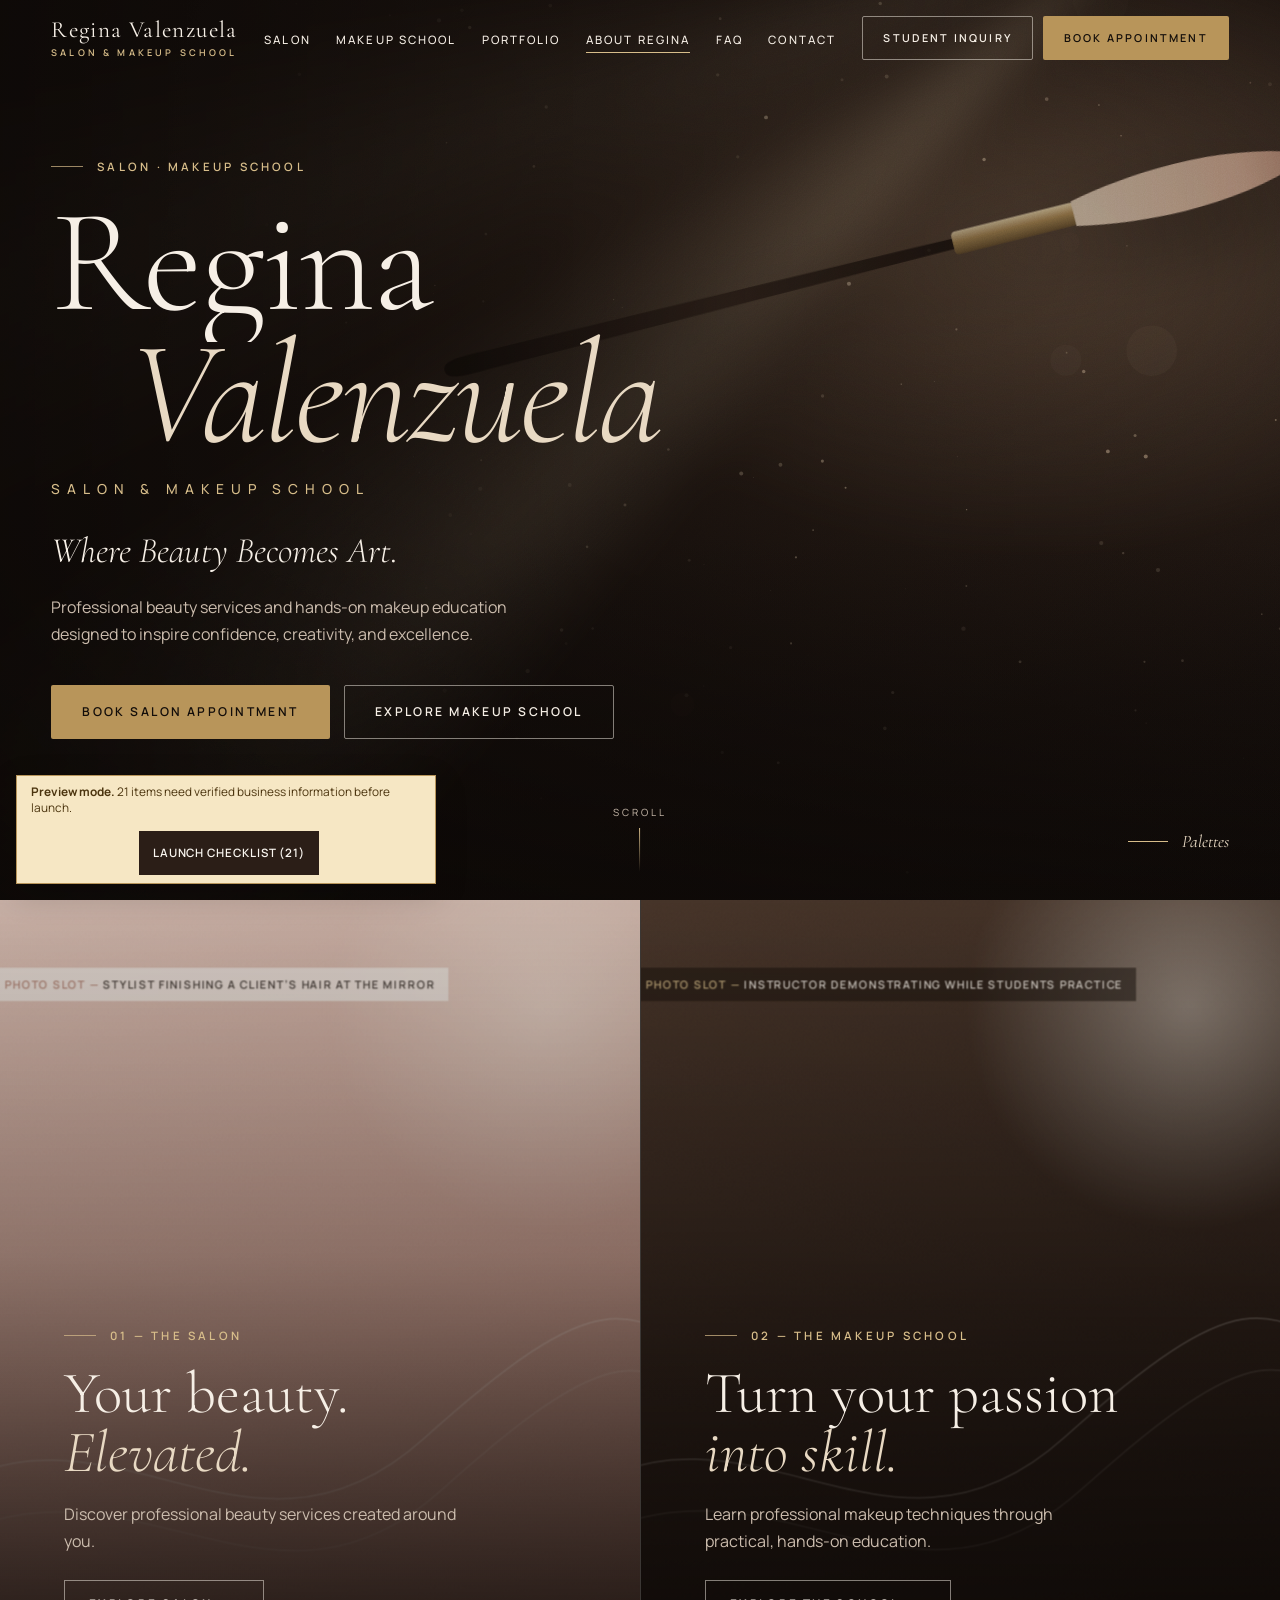
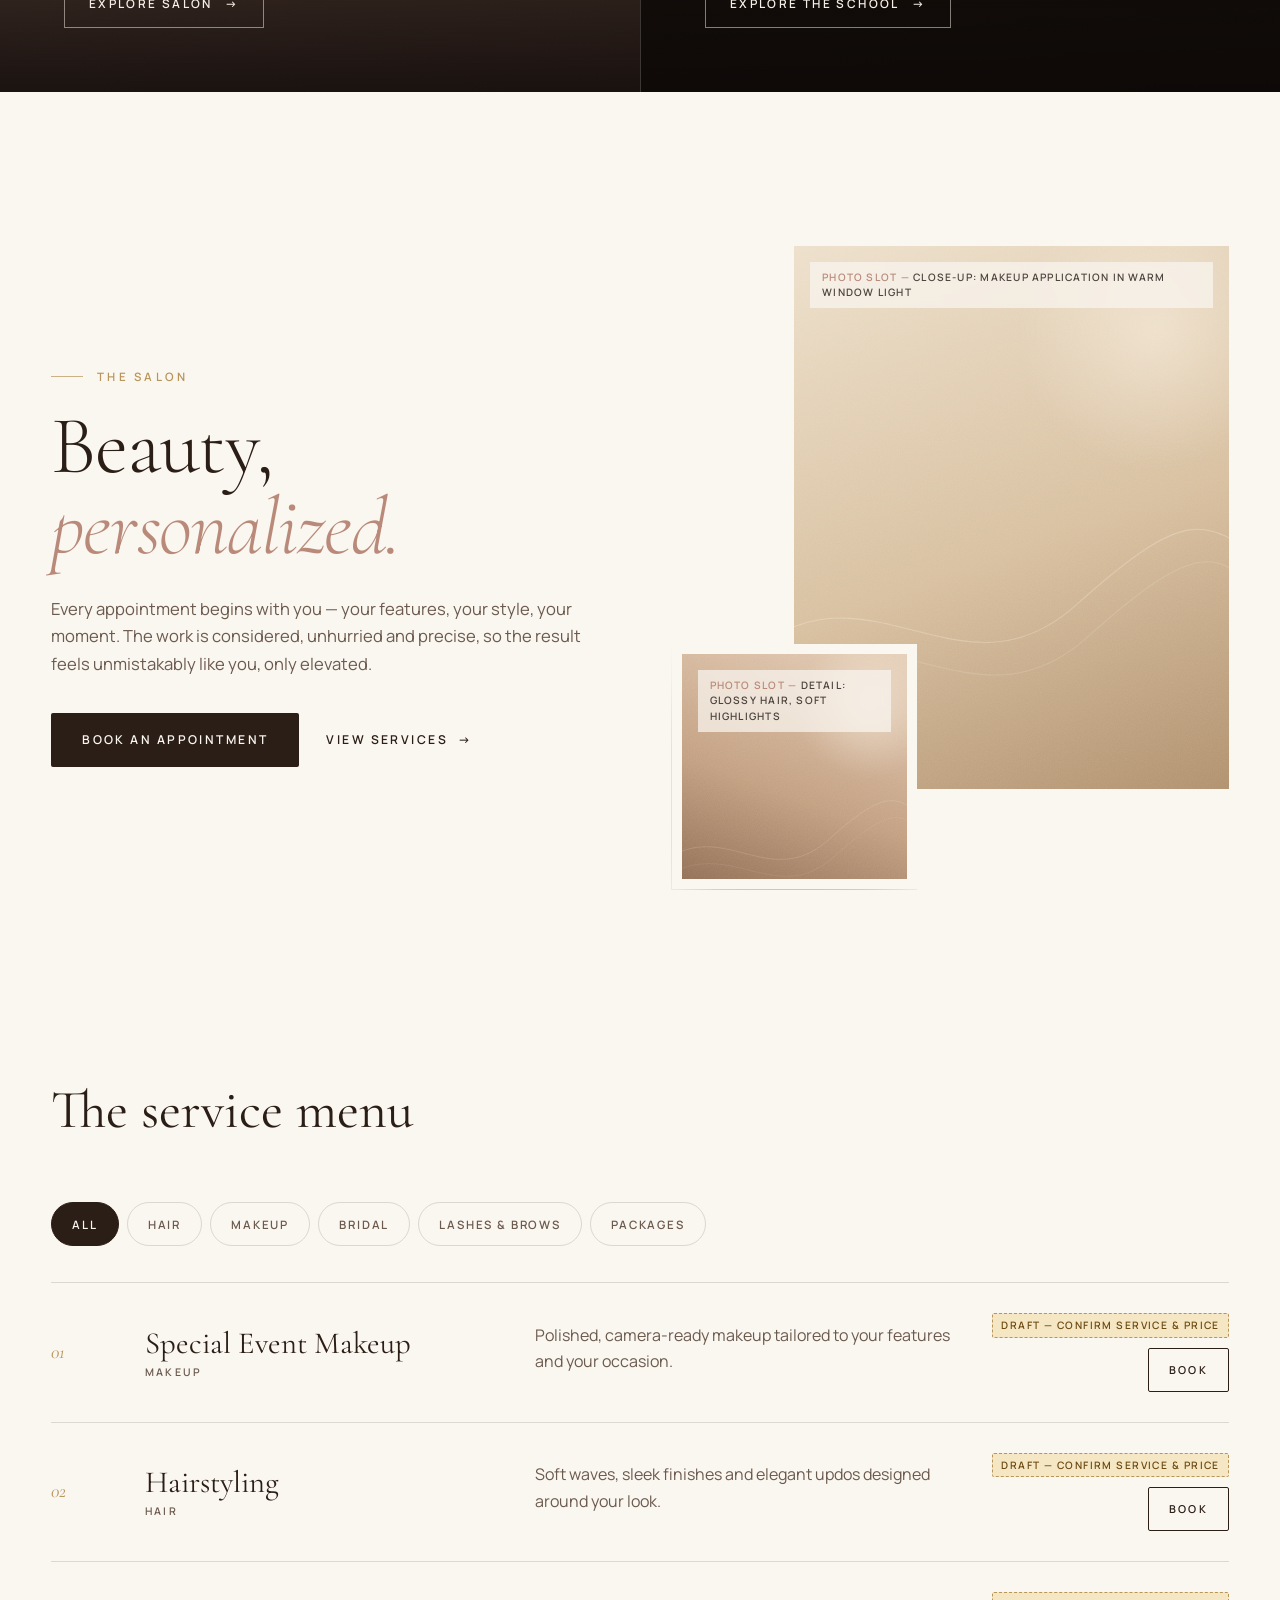
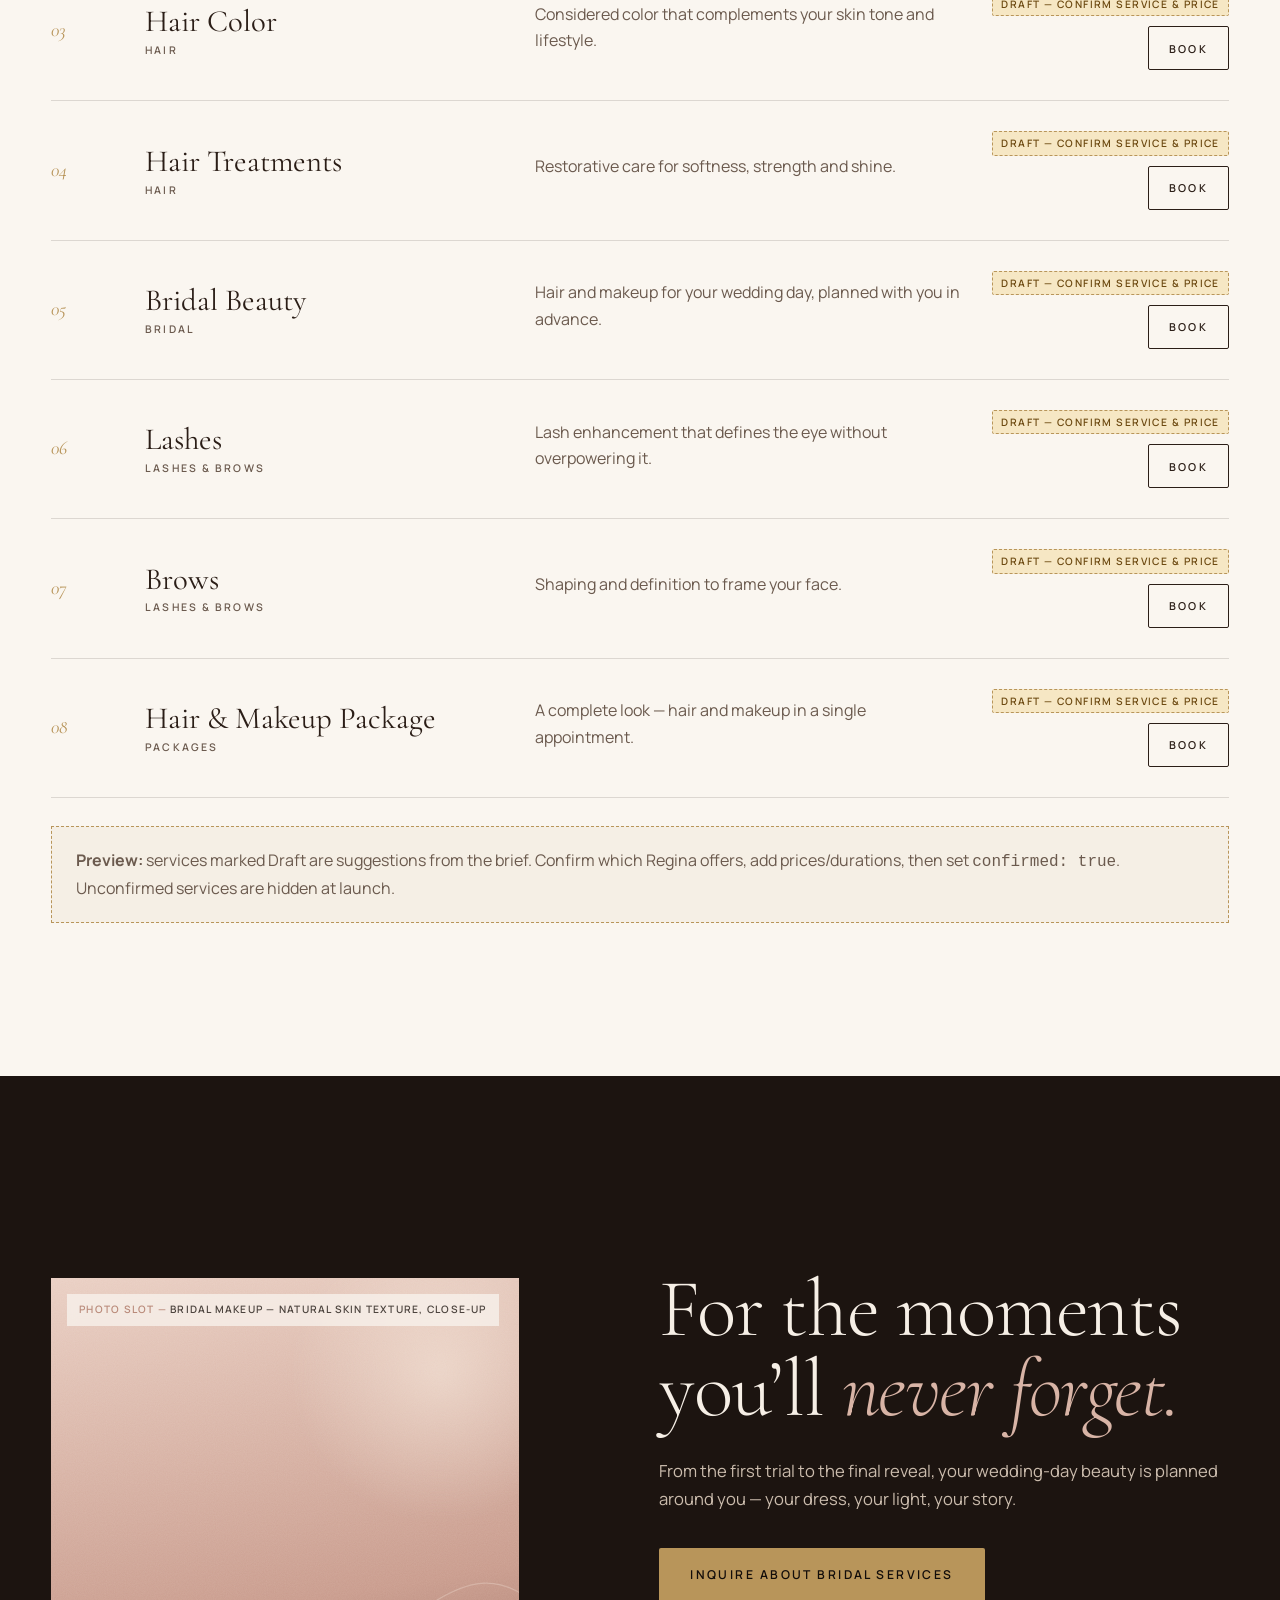
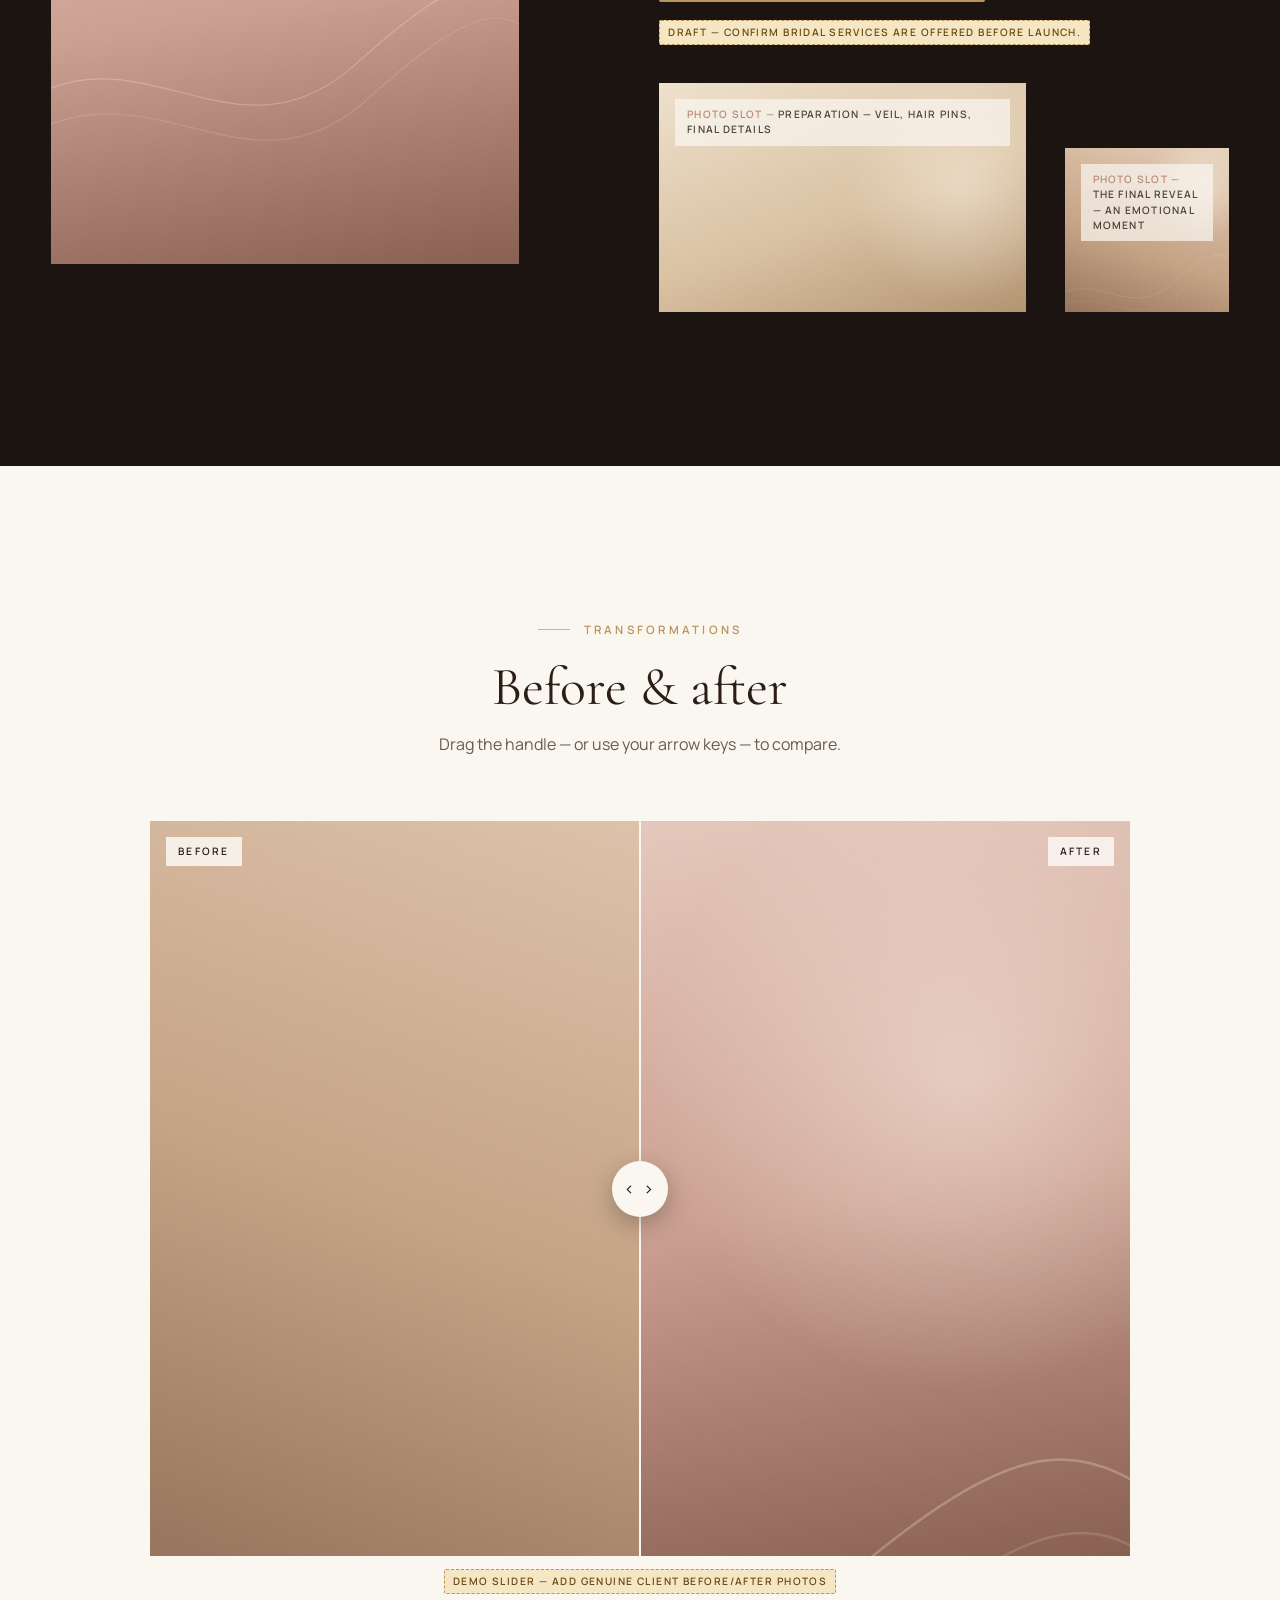
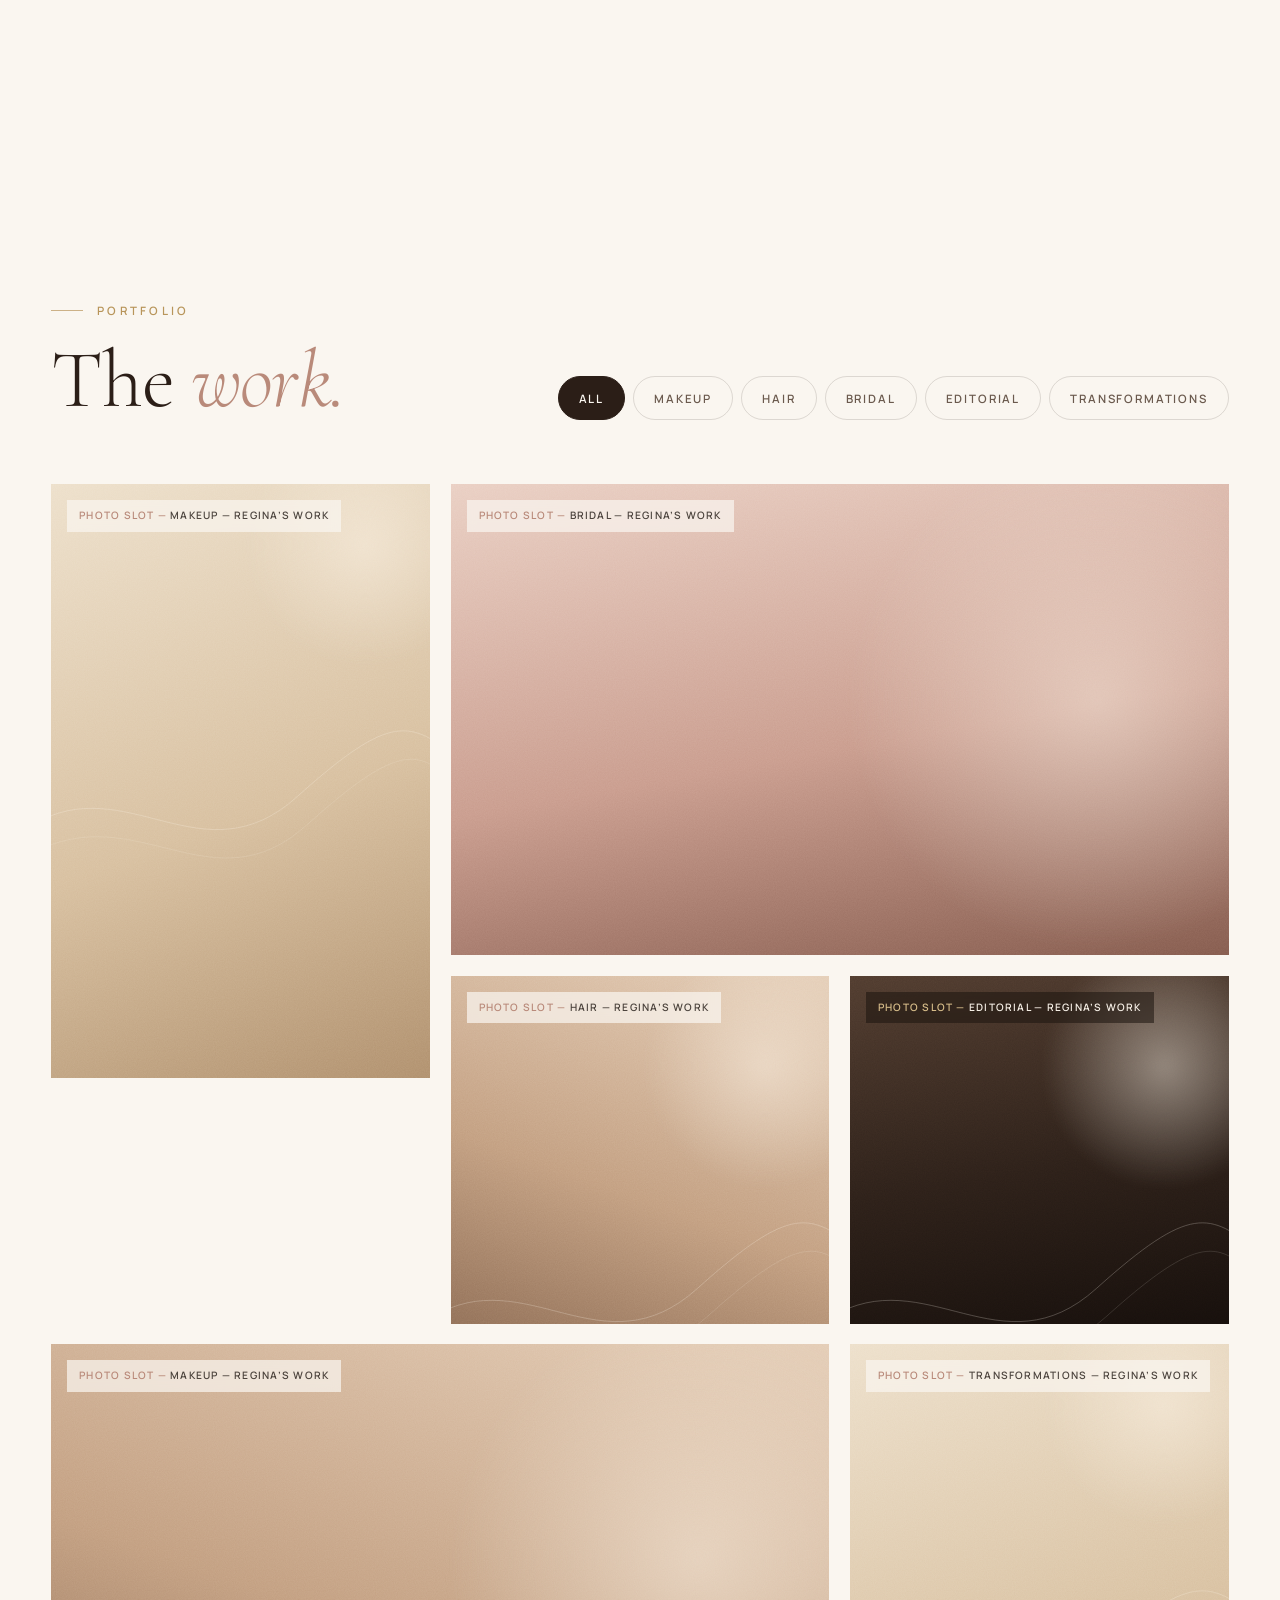
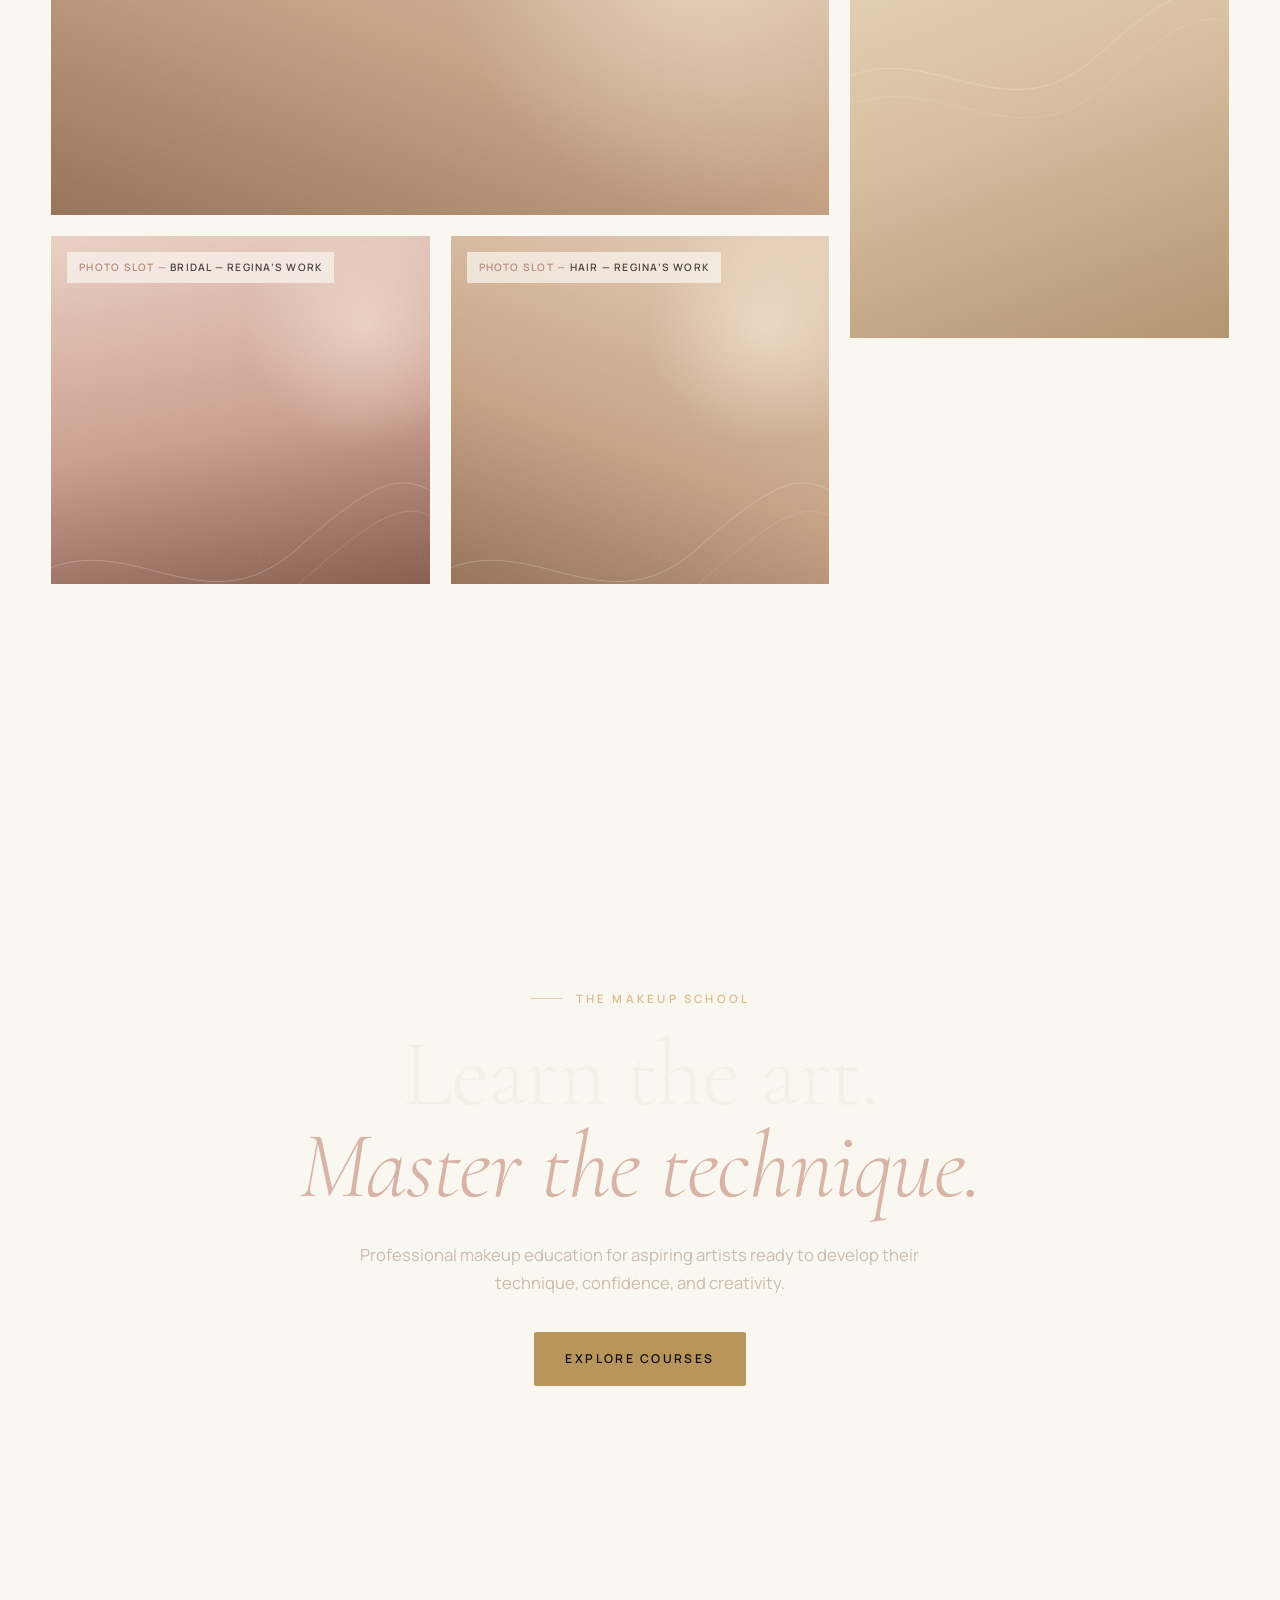
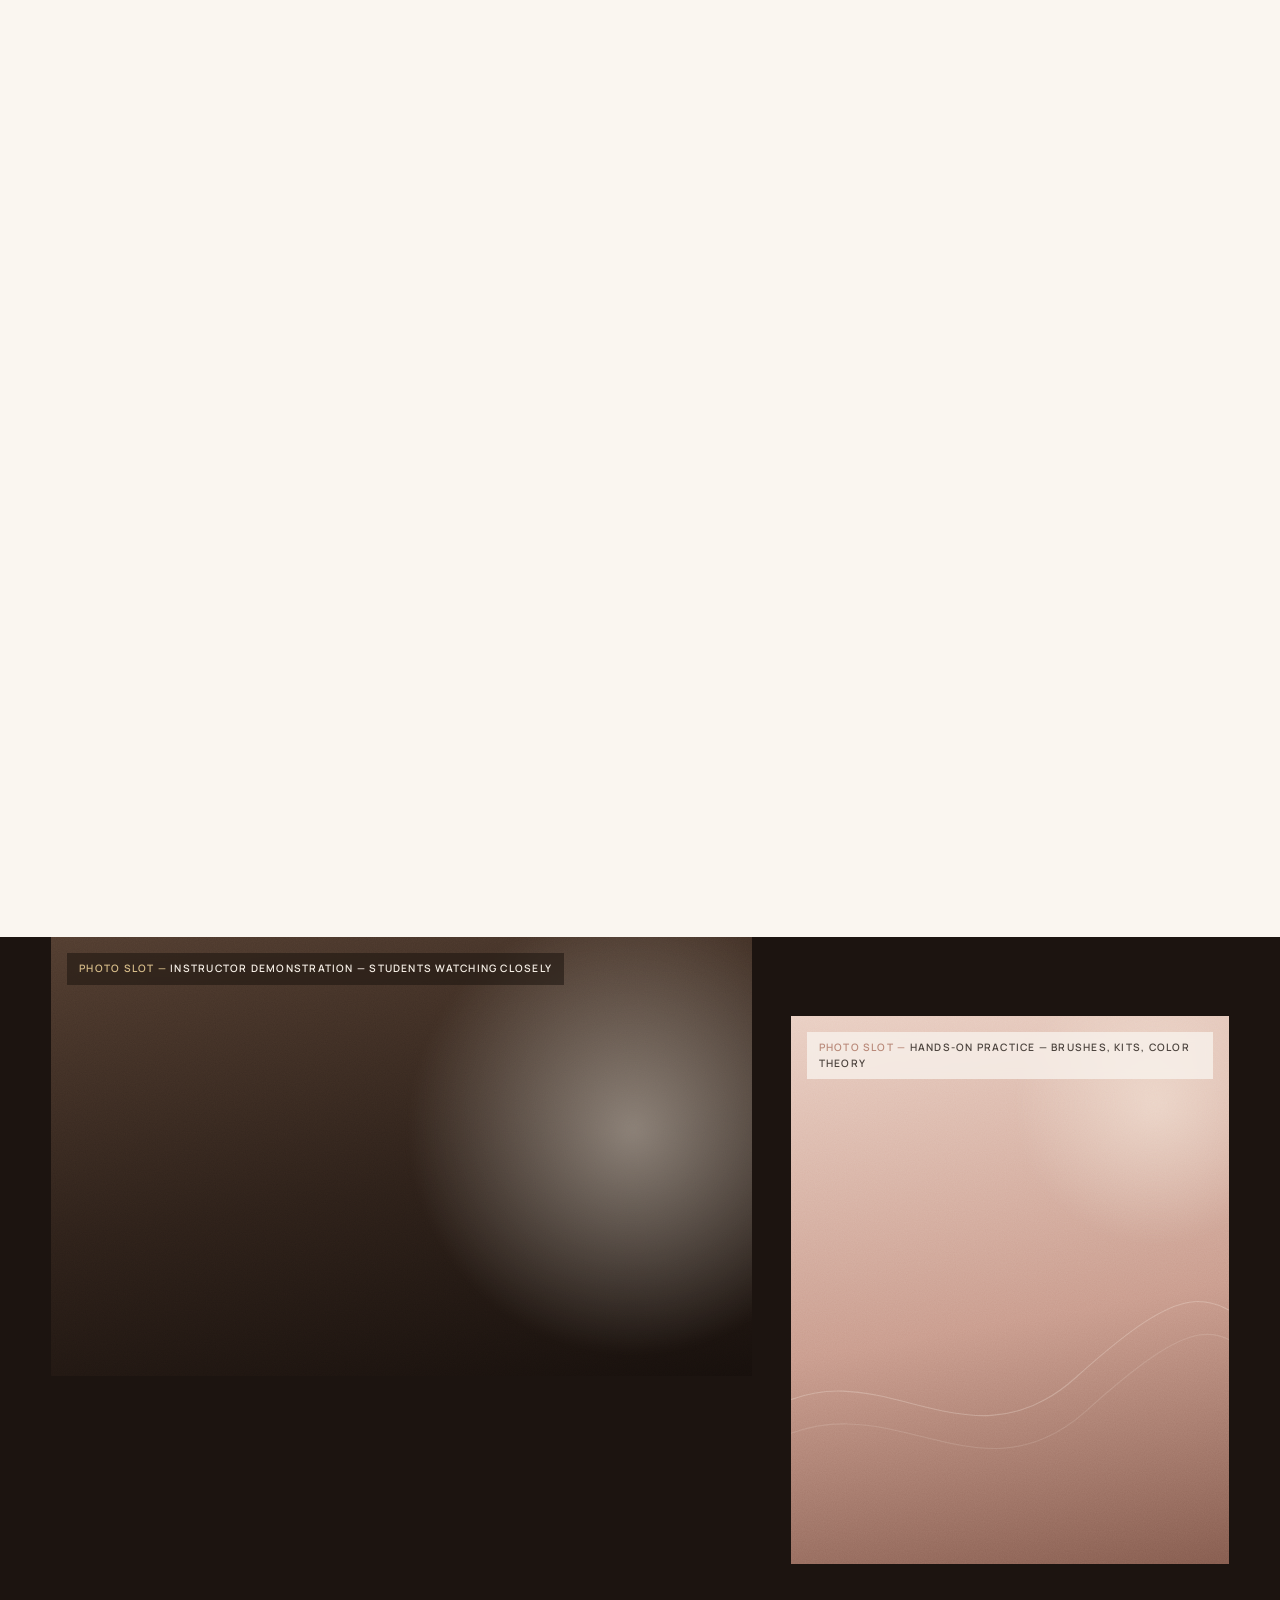
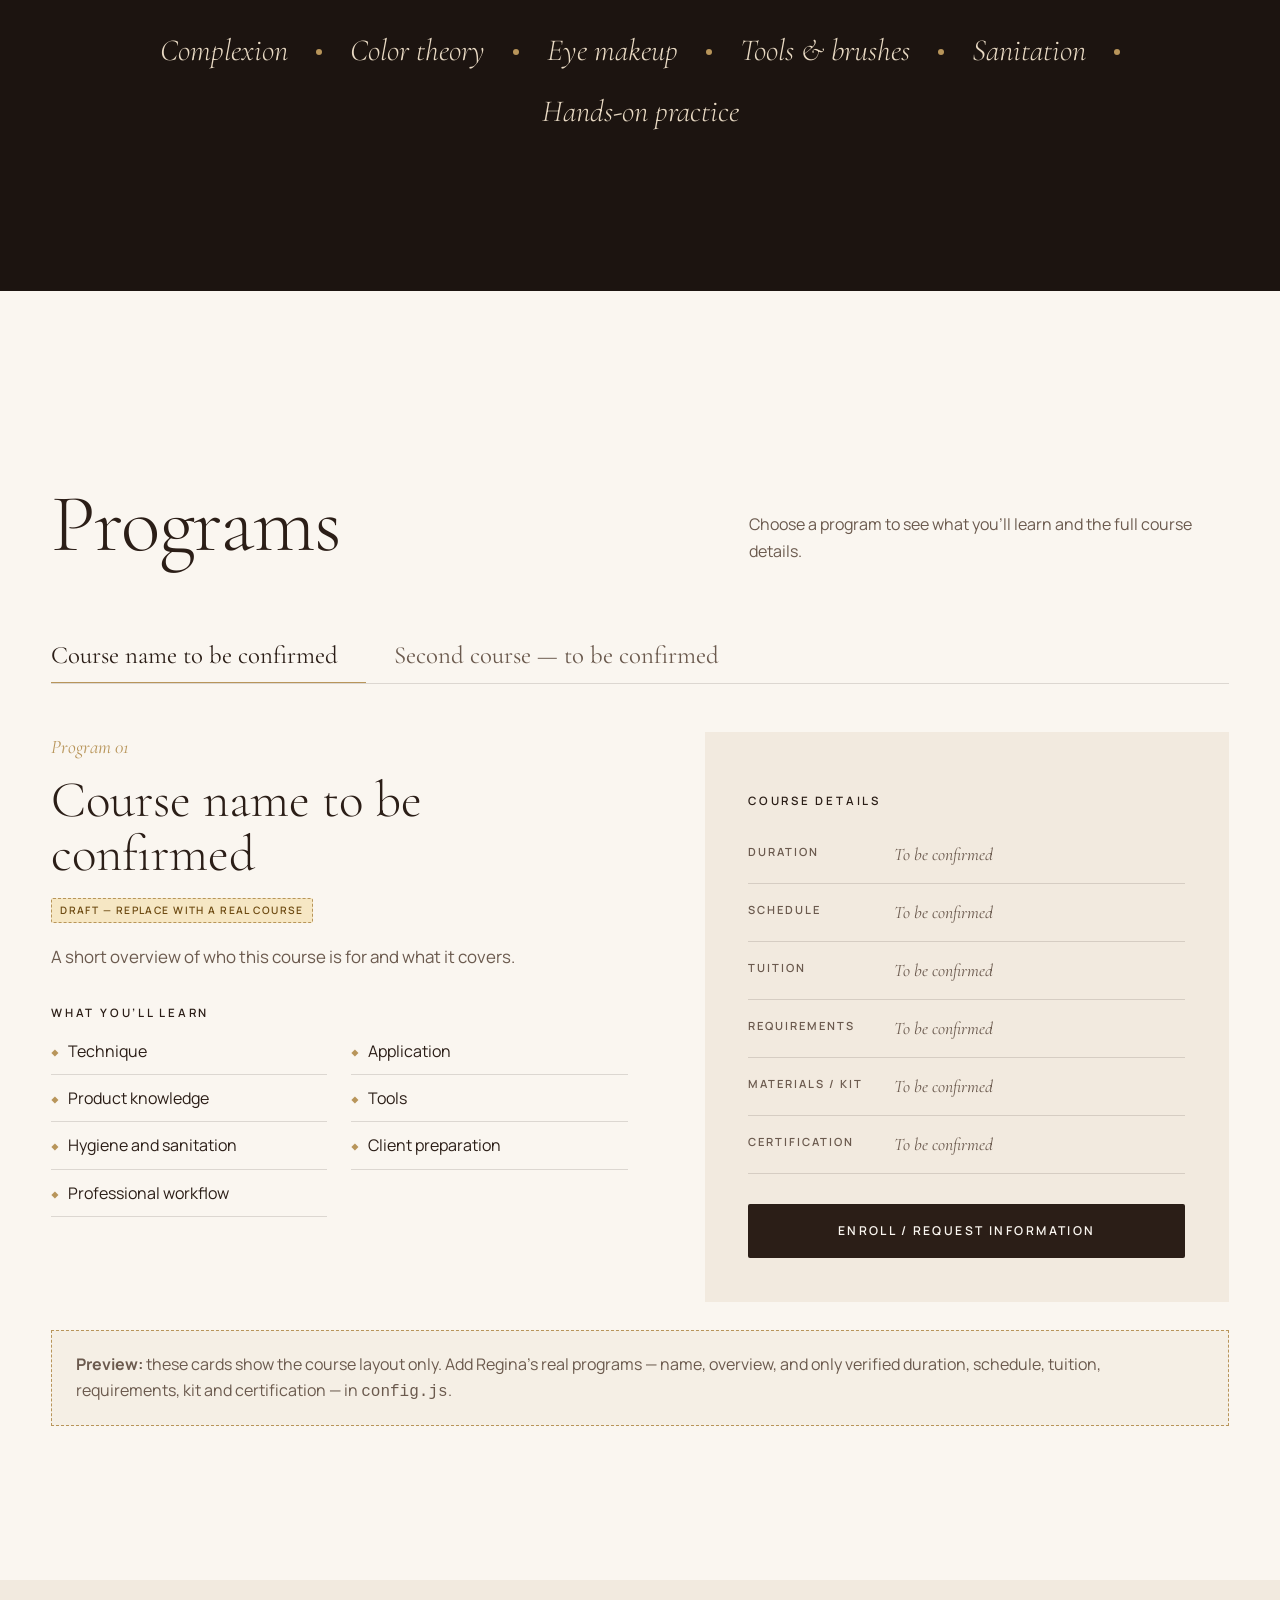
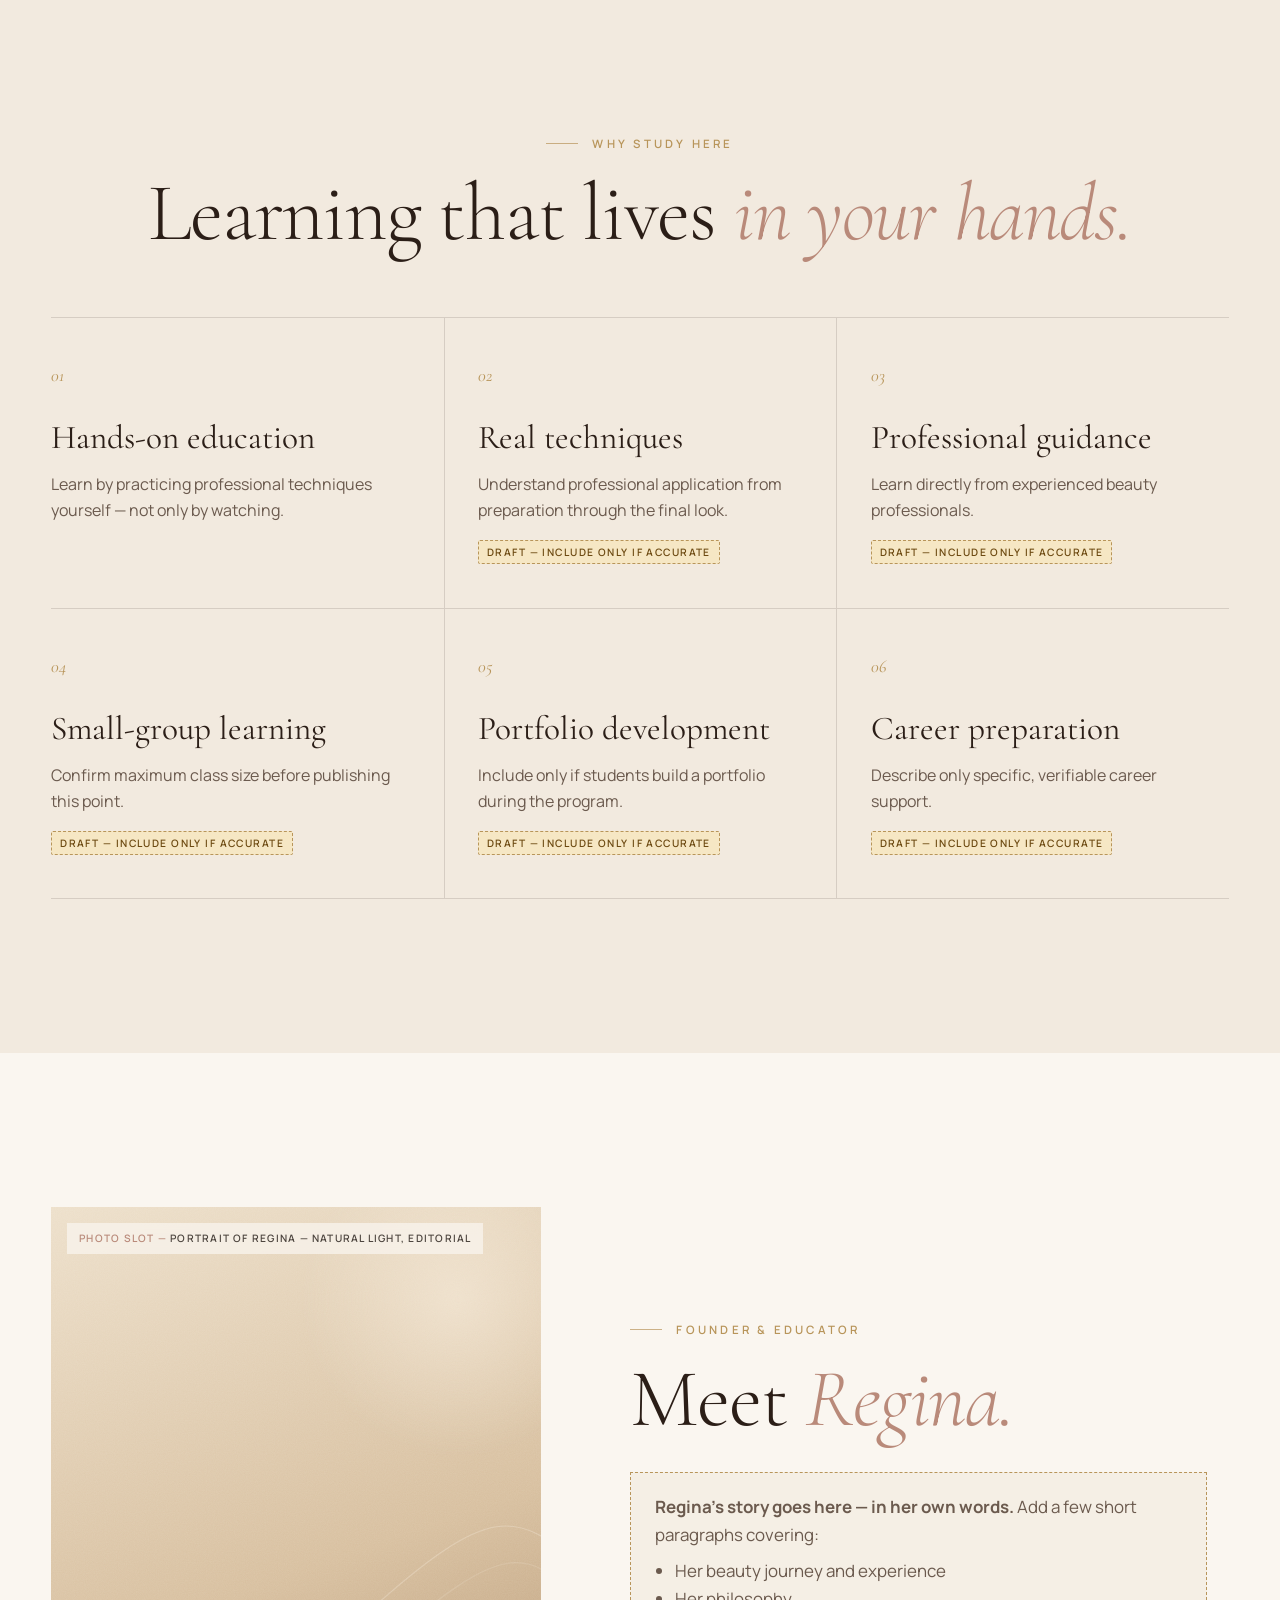
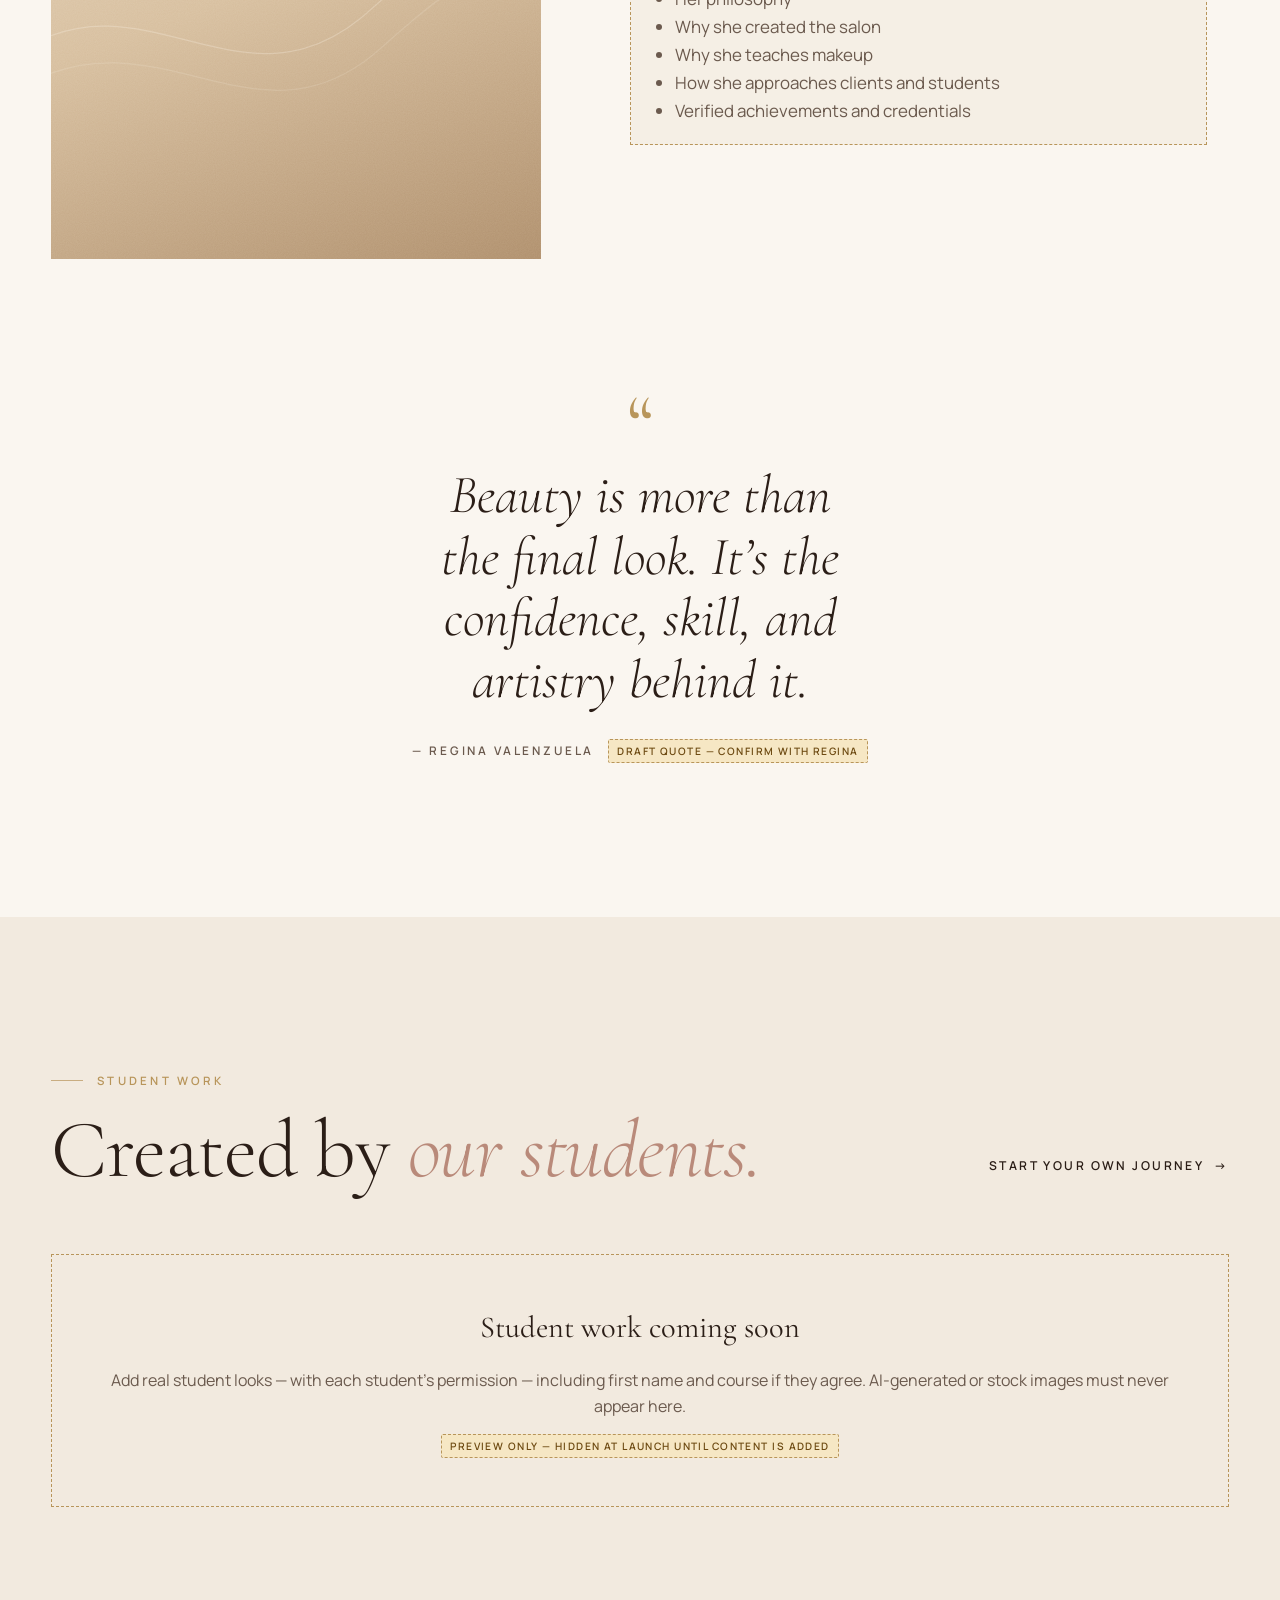
==== index.html @ accd5f9f "Build Regina Valenzuela Salon & Makeup School website Static, dependency-free site: cinematic hero, " ====
<!doctype html>
<html lang="en">
<head>
  <meta charset="utf-8">
  <meta name="viewport" content="width=device-width, initial-scale=1, viewport-fit=cover">
  <title>Regina Valenzuela Salon &amp; Makeup School | Beauty Services &amp; Makeup Classes</title>
  <meta name="description" content="Regina Valenzuela Salon & Makeup School — professional beauty services and hands-on makeup education. Book a salon appointment or explore makeup courses.">
  <meta name="theme-color" content="#1c1410">
  <meta name="color-scheme" content="light">

  <!-- Set the canonical/og:url once the domain is live (see README). -->
  <meta property="og:type" content="website">
  <meta property="og:site_name" content="Regina Valenzuela Salon & Makeup School">
  <meta property="og:title" content="Regina Valenzuela Salon & Makeup School">
  <meta property="og:description" content="Where beauty becomes art. Professional beauty services and hands-on makeup education.">
  <meta property="og:image" content="assets/img/og-image.png">
  <meta property="og:image:width" content="1200">
  <meta property="og:image:height" content="630">
  <meta property="og:image:alt" content="Regina Valenzuela — Salon & Makeup School. Where beauty becomes art.">
  <meta name="twitter:card" content="summary_large_image">
  <meta name="twitter:title" content="Regina Valenzuela Salon & Makeup School">
  <meta name="twitter:description" content="Where beauty becomes art. Professional beauty services and hands-on makeup education.">
  <meta name="twitter:image" content="assets/img/og-image.png">

  <link rel="icon" href="assets/img/favicon.svg" type="image/svg+xml">
  <link rel="icon" href="assets/img/favicon-32.png" sizes="32x32" type="image/png">
  <link rel="apple-touch-icon" href="assets/img/apple-touch-icon.png">
  <link rel="manifest" href="site.webmanifest">

  <link rel="preconnect" href="https://fonts.googleapis.com">
  <link rel="preconnect" href="https://fonts.gstatic.com" crossorigin>
  <link rel="stylesheet" href="https://fonts.googleapis.com/css2?family=Cormorant+Garamond:ital,wght@0,300;0,400;0,500;1,300;1,400&family=Manrope:wght@400;500;600&display=swap">
  <link rel="stylesheet" href="assets/css/styles.css">

  <script src="assets/js/config.js"></script>
  <script src="assets/js/main.js" defer></script>
</head>
<body>
  <a class="skip-link" href="#main">Skip to content</a>

  <!-- Preview banner (only rendered while config.preview is true) -->
  <div class="preview-bar" id="preview-bar" hidden>
    <p><strong>Preview mode.</strong> <span id="preview-count"></span></p>
    <button type="button" class="preview-bar__btn" id="preview-open">View launch checklist</button>
  </div>

  <header class="site-header" id="site-header">
    <div class="site-header__inner">
      <a class="brand" href="#top" aria-label="Regina Valenzuela Salon & Makeup School — home">
        <span class="brand__name">Regina Valenzuela</span>
        <span class="brand__sub">Salon &amp; Makeup School</span>
      </a>
      <nav class="nav" aria-label="Primary">
        <ul class="nav__list">
          <li><a href="#salon">Salon</a></li>
          <li><a href="#school">Makeup School</a></li>
          <li><a href="#portfolio">Portfolio</a></li>
          <li><a href="#about">About Regina</a></li>
          <li><a href="#faq">FAQ</a></li>
          <li><a href="#contact">Contact</a></li>
        </ul>
      </nav>
      <div class="site-header__actions">
        <a class="btn btn--small btn--outline-light js-enroll" href="#inquire">Student Inquiry</a>
        <a class="btn btn--small btn--gold js-book" href="#inquire">Book Appointment</a>
        <button class="menu-toggle" type="button" aria-expanded="false" aria-controls="mobile-menu" id="menu-toggle">
          <span class="menu-toggle__lines" aria-hidden="true"></span>
          <span class="visually-hidden">Menu</span>
        </button>
      </div>
    </div>
  </header>

  <div class="mobile-menu" id="mobile-menu" role="dialog" aria-modal="true" aria-label="Menu" hidden>
    <nav aria-label="Mobile">
      <ul class="mobile-menu__list">
        <li><a href="#salon">Salon</a></li>
        <li><a href="#services">Services</a></li>
        <li><a href="#school">Makeup School</a></li>
        <li><a href="#courses">Courses</a></li>
        <li><a href="#portfolio">Portfolio</a></li>
        <li><a href="#about">About Regina</a></li>
        <li><a href="#reviews">Reviews</a></li>
        <li><a href="#faq">FAQ</a></li>
        <li><a href="#contact">Contact</a></li>
      </ul>
    </nav>
    <div class="mobile-menu__cta">
      <a class="btn btn--gold btn--block js-book" href="#inquire">Book Salon Appointment</a>
      <a class="btn btn--outline-light btn--block js-enroll" href="#inquire">Explore Makeup School</a>
    </div>
  </div>

  <main id="main">

    <!-- ============ HERO ============ -->
    <section class="hero" id="top" aria-labelledby="hero-title">
      <div class="hero__media" aria-hidden="true">
        <div class="hero__light"></div>
        <canvas class="hero__powder" id="powder"></canvas>
        <svg class="hero__brush" viewBox="0 0 900 120" preserveAspectRatio="xMidYMid meet" focusable="false">
          <defs>
            <linearGradient id="handle" x1="0" x2="1">
              <stop offset="0" stop-color="#140d09"/><stop offset=".55" stop-color="#3a2a20"/><stop offset="1" stop-color="#1b120d"/>
            </linearGradient>
            <linearGradient id="ferrule" x1="0" x2="0" y1="0" y2="1">
              <stop offset="0" stop-color="#f1dfb8"/><stop offset=".45" stop-color="#b8955a"/><stop offset="1" stop-color="#6f5530"/>
            </linearGradient>
            <linearGradient id="bristle" x1="0" x2="1">
              <stop offset="0" stop-color="#e9d6c0"/><stop offset=".7" stop-color="#c9a792"/><stop offset="1" stop-color="#a77d6a"/>
            </linearGradient>
          </defs>
          <path d="M20 60 C 20 52, 30 50, 60 51 L 520 55 L 520 65 L 60 69 C 30 70, 20 68, 20 60 Z" fill="url(#handle)"/>
          <rect x="518" y="49" width="120" height="22" rx="4" fill="url(#ferrule)"/>
          <path d="M636 48 C 700 34, 790 30, 860 56 C 876 60, 876 60, 860 64 C 790 90, 700 86, 636 72 Z" fill="url(#bristle)"/>
        </svg>
        <video class="hero__video" id="hero-video" muted loop playsinline preload="none" hidden></video>
        <div class="hero__vignette"></div>
      </div>

      <div class="hero__content">
        <p class="eyebrow eyebrow--light hero__eyebrow reveal-hero" style="--d:.2s">Salon · Makeup School</p>
        <h1 class="hero__title" id="hero-title">
          <span class="hero__line reveal-hero" style="--d:.45s">Regina</span>
          <span class="hero__line reveal-hero" style="--d:.65s">Valenzuela</span>
          <span class="hero__descriptor reveal-hero" style="--d:.95s">Salon &amp; Makeup School</span>
        </h1>
        <p class="hero__tagline reveal-hero" style="--d:1.25s"><em>Where Beauty Becomes Art.</em></p>
        <p class="hero__copy reveal-hero" style="--d:1.45s">Professional beauty services and hands-on makeup education designed to inspire confidence, creativity, and excellence.</p>
        <div class="hero__actions reveal-hero" style="--d:1.65s">
          <a class="btn btn--gold js-book" href="#inquire">Book Salon Appointment</a>
          <a class="btn btn--outline-light" href="#school">Explore Makeup School</a>
        </div>
      </div>

      <p class="hero__reel" aria-hidden="true"><span id="reel-word">Brushes</span></p>
      <a class="hero__scroll" href="#paths"><span>Scroll</span><span class="hero__scroll-line" aria-hidden="true"></span></a>
    </section>

    <!-- ============ TWO PATHS ============ -->
    <section class="paths" id="paths" aria-label="Choose your path">
      <a class="path path--salon" href="#salon">
        <div class="path__media" data-slot="path-salon" data-tone="blush" data-shot="Stylist finishing a client’s hair at the mirror"></div>
        <div class="path__body">
          <p class="eyebrow eyebrow--light">01 — The Salon</p>
          <h2 class="path__title">Your beauty.<br><em>Elevated.</em></h2>
          <p class="path__copy">Discover professional beauty services created around you.</p>
          <span class="path__cta">Explore Salon <span aria-hidden="true">→</span></span>
        </div>
      </a>
      <a class="path path--school" href="#school">
        <div class="path__media" data-slot="path-school" data-tone="espresso" data-shot="Instructor demonstrating while students practice"></div>
        <div class="path__body">
          <p class="eyebrow eyebrow--light">02 — The Makeup School</p>
          <h2 class="path__title">Turn your passion<br><em>into skill.</em></h2>
          <p class="path__copy">Learn professional makeup techniques through practical, hands-on education.</p>
          <span class="path__cta">Explore the School <span aria-hidden="true">→</span></span>
        </div>
      </a>
    </section>

    <!-- ============ SALON ============ -->
    <section class="salon section" id="salon" aria-labelledby="salon-title">
      <div class="container salon__intro">
        <div class="salon__text">
          <p class="eyebrow reveal">The Salon</p>
          <h2 class="display reveal" id="salon-title">Beauty,<br><em>personalized.</em></h2>
          <p class="lede reveal">Every appointment begins with you — your features, your style, your moment. The work is considered, unhurried and precise, so the result feels unmistakably like you, only elevated.</p>
          <div class="reveal">
            <a class="btn btn--dark js-book" href="#inquire">Book an Appointment</a>
            <a class="link-arrow" href="#services">View services <span aria-hidden="true">→</span></a>
          </div>
        </div>
        <div class="salon__images">
          <figure class="frame frame--tall reveal-mask" data-slot="salon-intro-1" data-tone="champagne" data-shot="Close-up: makeup application in warm window light"></figure>
          <figure class="frame frame--small reveal-mask" data-slot="salon-intro-2" data-tone="nude" data-shot="Detail: glossy hair, soft highlights"></figure>
        </div>
      </div>

      <div class="container services" id="services" aria-labelledby="services-title">
        <div class="section-head">
          <p class="eyebrow reveal">Services</p>
          <h2 class="h2 reveal" id="services-title">The service menu</h2>
        </div>
        <div class="filters" role="group" aria-label="Filter services" id="service-filters"></div>
        <div class="service-list" id="service-list" aria-live="polite"></div>
        <p class="note" id="services-note" hidden></p>
      </div>
    </section>

    <!-- ============ BRIDAL ============ -->
    <section class="bridal section section--dark" id="bridal" aria-labelledby="bridal-title">
      <div class="container bridal__grid">
        <figure class="frame frame--tall bridal__img1 reveal-mask" data-slot="bridal-1" data-tone="blush" data-shot="Bridal makeup — natural skin texture, close-up"></figure>
        <div class="bridal__text">
          <p class="eyebrow eyebrow--light reveal">Bridal &amp; Special Occasions</p>
          <h2 class="display display--light reveal" id="bridal-title">For the moments<br>you’ll <em>never forget.</em></h2>
          <p class="lede lede--light reveal">From the first trial to the final reveal, your wedding-day beauty is planned around you — your dress, your light, your story.</p>
          <div class="reveal"><a class="btn btn--gold" href="#inquire" data-inquiry="salon" data-interest="Bridal">Inquire About Bridal Services</a></div>
          <p class="draft-note" id="bridal-draft" hidden>Draft — confirm bridal services are offered before launch.</p>
        </div>
        <figure class="frame frame--wide bridal__img2 reveal-mask" data-slot="bridal-2" data-tone="champagne" data-shot="Preparation — veil, hair pins, final details"></figure>
        <figure class="frame frame--small bridal__img3 reveal-mask" data-slot="bridal-3" data-tone="nude" data-shot="The final reveal — an emotional moment"></figure>
      </div>
    </section>

    <!-- ============ BEFORE / AFTER ============ -->
    <section class="section transformations" id="transformations" aria-labelledby="ba-title">
      <div class="container">
        <div class="section-head section-head--center">
          <p class="eyebrow reveal">Transformations</p>
          <h2 class="h2 reveal" id="ba-title">Before &amp; after</h2>
          <p class="section-sub reveal">Drag the handle — or use your arrow keys — to compare.</p>
        </div>
        <div class="filters filters--center" role="group" aria-label="Filter transformations" id="ba-filters"></div>
        <div class="ba-stage" id="ba-stage"></div>
      </div>
    </section>

    <!-- ============ PORTFOLIO ============ -->
    <section class="section portfolio" id="portfolio" aria-labelledby="portfolio-title">
      <div class="container">
        <div class="section-head section-head--split">
          <div>
            <p class="eyebrow reveal">Portfolio</p>
            <h2 class="display reveal" id="portfolio-title">The <em>work.</em></h2>
          </div>
          <div class="filters" role="group" aria-label="Filter portfolio" id="portfolio-filters"></div>
        </div>
        <div class="portfolio__grid" id="portfolio-grid"></div>
      </div>
    </section>

    <!-- ============ SCHOOL TRANSITION ============ -->
    <section class="school-transition" id="school" aria-labelledby="school-title">
      <div class="school-transition__sticky">
        <svg class="stroke" viewBox="0 0 1600 600" preserveAspectRatio="xMidYMid slice" aria-hidden="true" focusable="false">
          <defs>
            <linearGradient id="strokeGrad" x1="0" x2="1">
              <stop offset="0" stop-color="#d8b4a6"/><stop offset=".5" stop-color="#e8d9c3"/><stop offset="1" stop-color="#b8955a"/>
            </linearGradient>
          </defs>
          <path id="stroke-path" d="M-80 380 C 240 250, 520 470, 820 320 S 1360 170, 1700 300" fill="none" stroke="url(#strokeGrad)" stroke-width="120" stroke-linecap="round"/>
        </svg>
        <div class="school-transition__content">
          <p class="eyebrow eyebrow--light">The Makeup School</p>
          <h2 class="display display--light school-transition__title" id="school-title">Learn the art.<br><em>Master the technique.</em></h2>
          <p class="lede lede--light">Professional makeup education for aspiring artists ready to develop their technique, confidence, and creativity.</p>
          <a class="btn btn--gold" href="#courses">Explore Courses</a>
        </div>
      </div>
    </section>

    <section class="section section--dark school-intro" aria-label="Inside the classroom">
      <div class="container school-intro__grid">
        <figure class="frame frame--wide reveal-mask" data-slot="school-1" data-tone="espresso" data-shot="Instructor demonstration — students watching closely"></figure>
        <figure class="frame frame--tall reveal-mask" data-slot="school-2" data-tone="blush" data-shot="Hands-on practice — brushes, kits, color theory"></figure>
        <ul class="topic-list reveal" aria-label="Areas of study">
          <li>Complexion</li><li>Color theory</li><li>Eye makeup</li><li>Tools &amp; brushes</li><li>Sanitation</li><li>Hands-on practice</li>
        </ul>
      </div>
    </section>

    <!-- ============ COURSES ============ -->
    <section class="section courses" id="courses" aria-labelledby="courses-title">
      <div class="container">
        <div class="section-head section-head--split">
          <div>
            <p class="eyebrow reveal">Courses</p>
            <h2 class="display reveal" id="courses-title">Programs</h2>
          </div>
          <p class="section-sub reveal">Choose a program to see what you’ll learn and the full course details.</p>
        </div>
        <div class="course-tabs" role="tablist" aria-label="Courses" id="course-tabs"></div>
        <div id="course-panels"></div>
        <p class="note" id="courses-note" hidden></p>
      </div>
    </section>

    <!-- ============ WHY STUDY HERE ============ -->
    <section class="section section--cream why" id="why" aria-labelledby="why-title">
      <div class="container">
        <div class="section-head section-head--center">
          <p class="eyebrow reveal">Why study here</p>
          <h2 class="display reveal" id="why-title">Learning that lives <em>in your hands.</em></h2>
        </div>
        <ol class="why__list" id="why-list"></ol>
      </div>
    </section>

    <!-- ============ MEET REGINA ============ -->
    <section class="section about" id="about" aria-labelledby="about-title">
      <div class="container about__grid">
        <figure class="frame frame--portrait about__portrait reveal-mask" data-slot="regina-portrait" data-tone="champagne" data-shot="Portrait of Regina — natural light, editorial"></figure>
        <div class="about__text">
          <p class="eyebrow reveal">Founder &amp; Educator</p>
          <h2 class="display reveal" id="about-title">Meet <em>Regina.</em></h2>
          <div class="about__story reveal" id="regina-story"></div>
          <ul class="credentials" id="regina-credentials" hidden></ul>
        </div>
      </div>
      <figure class="quote container reveal" id="regina-quote">
        <blockquote><p id="regina-quote-text"></p></blockquote>
        <figcaption>— Regina Valenzuela <span class="draft-badge" id="quote-draft" hidden>Draft quote — confirm with Regina</span></figcaption>
      </figure>
    </section>

    <!-- ============ STUDENT WORK ============ -->
    <section class="section section--cream student-work" id="student-work" aria-labelledby="sw-title">
      <div class="container">
        <div class="section-head section-head--split">
          <div>
            <p class="eyebrow reveal">Student Work</p>
            <h2 class="display reveal" id="sw-title">Created by <em>our students.</em></h2>
          </div>
          <a class="link-arrow reveal js-enroll" href="#inquire">Start your own journey <span aria-hidden="true">→</span></a>
        </div>
        <div class="student-grid" id="student-grid"></div>
      </div>
    </section>

    <!-- ============ TESTIMONIALS ============ -->
    <section class="section testimonials" id="reviews" aria-labelledby="reviews-title">
      <div class="container">
        <div class="section-head section-head--center">
          <p class="eyebrow reveal">Kind Words</p>
          <h2 class="display reveal" id="reviews-title">In their <em>words.</em></h2>
        </div>
        <div class="tabs tabs--center" role="tablist" aria-label="Review category">
          <button class="tab" role="tab" id="tab-rev-salon" aria-controls="rev-salon" aria-selected="true">Salon Clients</button>
          <button class="tab" role="tab" id="tab-rev-school" aria-controls="rev-school" aria-selected="false" tabindex="-1">Makeup Students</button>
        </div>
        <div class="tab-panel" role="tabpanel" id="rev-salon" aria-labelledby="tab-rev-salon" tabindex="0"></div>
        <div class="tab-panel" role="tabpanel" id="rev-school" aria-labelledby="tab-rev-school" tabindex="0" hidden></div>
      </div>
    </section>

    <!-- ============ THE EXPERIENCE ============ -->
    <section class="experience section--dark" id="experience" aria-labelledby="exp-title">
      <div class="container">
        <div class="section-head section-head--split">
          <div>
            <p class="eyebrow eyebrow--light">The Experience</p>
            <h2 class="h2 h2--light" id="exp-title">What it feels like</h2>
          </div>
          <div class="tabs" role="tablist" aria-label="Experience">
            <button class="tab tab--light" role="tab" id="tab-exp-salon" aria-controls="exp-salon" aria-selected="true">For Clients</button>
            <button class="tab tab--light" role="tab" id="tab-exp-school" aria-controls="exp-school" aria-selected="false" tabindex="-1">For Students</button>
          </div>
        </div>
        <ol class="steps tab-panel" role="tabpanel" id="exp-salon" aria-labelledby="tab-exp-salon">
          <li><span class="steps__n">01</span><span class="steps__word">Arrive.</span><span class="steps__line">Your time begins the moment you walk in.</span></li>
          <li><span class="steps__n">02</span><span class="steps__word">Consult.</span><span class="steps__line">We listen to how you want to look — and feel.</span></li>
          <li><span class="steps__n">03</span><span class="steps__word">Create.</span><span class="steps__line">Technique and artistry, applied with care.</span></li>
          <li><span class="steps__n">04</span><span class="steps__word">Transform.</span><span class="steps__line">See yourself, elevated.</span></li>
          <li><span class="steps__n">05</span><span class="steps__word">Confidence.</span><span class="steps__line">Leave ready for your moment.</span></li>
        </ol>
        <ol class="steps tab-panel" role="tabpanel" id="exp-school" aria-labelledby="tab-exp-school" hidden>
          <li><span class="steps__n">01</span><span class="steps__word">Discover.</span><span class="steps__line">Find the artist you want to become.</span></li>
          <li><span class="steps__n">02</span><span class="steps__word">Learn.</span><span class="steps__line">Understand the why behind every technique.</span></li>
          <li><span class="steps__n">03</span><span class="steps__word">Practice.</span><span class="steps__line">Build skill through repetition, hands-on.</span></li>
          <li><span class="steps__n">04</span><span class="steps__word">Master.</span><span class="steps__line">Refine until it becomes second nature.</span></li>
          <li><span class="steps__n">05</span><span class="steps__word">Create.</span><span class="steps__line">Make work that is unmistakably yours.</span></li>
        </ol>
      </div>
    </section>

    <!-- ============ SOCIAL ============ -->
    <section class="section social" id="social" aria-labelledby="social-title">
      <div class="container">
        <div class="section-head section-head--split">
          <div>
            <p class="eyebrow reveal">Instagram</p>
            <h2 class="display reveal" id="social-title">Follow the <em>artistry.</em></h2>
          </div>
          <a class="btn btn--dark reveal" id="social-follow" href="#contact" target="_blank" rel="noopener">Follow</a>
        </div>
        <div class="social__strip" id="social-grid"></div>
      </div>
    </section>

    <!-- ============ FAQ ============ -->
    <section class="section section--cream faq" id="faq" aria-labelledby="faq-title">
      <div class="container faq__grid">
        <div>
          <p class="eyebrow reveal">FAQ</p>
          <h2 class="display reveal" id="faq-title">Questions, <em>answered.</em></h2>
          <p class="section-sub reveal">Can’t find what you’re looking for? <a href="#inquire" class="text-link">Send us a message</a>.</p>
        </div>
        <div>
          <div class="tabs" role="tablist" aria-label="FAQ category">
            <button class="tab" role="tab" id="tab-faq-salon" aria-controls="faq-salon" aria-selected="true">Salon</button>
            <button class="tab" role="tab" id="tab-faq-school" aria-controls="faq-school" aria-selected="false" tabindex="-1">Makeup School</button>
          </div>
          <div class="tab-panel faq__list" role="tabpanel" id="faq-salon" aria-labelledby="tab-faq-salon"></div>
          <div class="tab-panel faq__list" role="tabpanel" id="faq-school" aria-labelledby="tab-faq-school" hidden></div>
        </div>
      </div>
    </section>

    <!-- ============ CONTACT ============ -->
    <section class="section section--dark contact" id="contact" aria-labelledby="contact-title">
      <div class="container">
        <div class="section-head section-head--center">
          <p class="eyebrow eyebrow--light reveal">Contact &amp; Booking</p>
          <h2 class="display display--light reveal" id="contact-title">Your next chapter<br><em>starts here.</em></h2>
        </div>

        <div class="choose" role="group" aria-label="What are you looking for?">
          <button type="button" class="choose__card" data-choose="salon" aria-pressed="true">
            <span class="choose__kicker">I’m looking for</span>
            <span class="choose__title">Beauty services</span>
            <span class="choose__cta">Book an appointment →</span>
          </button>
          <button type="button" class="choose__card" data-choose="school" aria-pressed="false">
            <span class="choose__kicker">I want to</span>
            <span class="choose__title">Learn makeup</span>
            <span class="choose__cta">Courses &amp; information →</span>
          </button>
        </div>

        <div class="contact__grid" id="inquire" tabindex="-1">
          <!-- Salon form -->
          <form class="form" id="form-salon" data-form="salon" novalidate aria-labelledby="form-salon-title">
            <h3 class="form__title" id="form-salon-title">Request an appointment</h3>
            <p class="form__intro" id="salon-form-intro">Tell us what you’re looking for and we’ll be in touch to confirm your appointment.</p>
            <div class="form__row">
              <div class="field">
                <label for="s-name">Full name <span aria-hidden="true">*</span></label>
                <input id="s-name" name="name" type="text" autocomplete="name" required>
                <p class="field__error" id="s-name-err"></p>
              </div>
              <div class="field">
                <label for="s-email">Email <span aria-hidden="true">*</span></label>
                <input id="s-email" name="email" type="email" autocomplete="email" required>
                <p class="field__error" id="s-email-err"></p>
              </div>
            </div>
            <div class="form__row">
              <div class="field">
                <label for="s-phone">Phone</label>
                <input id="s-phone" name="phone" type="tel" autocomplete="tel" inputmode="tel">
                <p class="field__error" id="s-phone-err"></p>
              </div>
              <div class="field">
                <label for="s-date">Preferred date</label>
                <input id="s-date" name="preferredDate" type="date">
                <p class="field__error" id="s-date-err"></p>
              </div>
            </div>
            <div class="field">
              <label for="s-service">Service of interest <span aria-hidden="true">*</span></label>
              <select id="s-service" name="service" required></select>
              <p class="field__error" id="s-service-err"></p>
            </div>
            <div class="field">
              <label for="s-message">Anything we should know?</label>
              <textarea id="s-message" name="message" rows="4" maxlength="2000"></textarea>
            </div>
            <div class="hp" aria-hidden="true"><label for="s-company">Company</label><input id="s-company" name="company" type="text" tabindex="-1" autocomplete="off"></div>
            <div class="field field--check">
              <input id="s-consent" name="consent" type="checkbox" required>
              <label for="s-consent">I agree to be contacted about my request. See our <a href="privacy.html" class="text-link">Privacy Policy</a>.</label>
              <p class="field__error" id="s-consent-err"></p>
            </div>
            <button class="btn btn--gold btn--block" type="submit">Send Request</button>
            <div class="form__status" role="status" aria-live="polite"></div>
          </form>

          <!-- School form -->
          <form class="form" id="form-school" data-form="school" novalidate aria-labelledby="form-school-title" hidden>
            <h3 class="form__title" id="form-school-title">Student inquiry</h3>
            <p class="form__intro" id="school-form-intro">Ask about courses, schedules and enrollment. We’ll reply with the details.</p>
            <div class="form__row">
              <div class="field">
                <label for="c-name">Full name <span aria-hidden="true">*</span></label>
                <input id="c-name" name="name" type="text" autocomplete="name" required>
                <p class="field__error" id="c-name-err"></p>
              </div>
              <div class="field">
                <label for="c-email">Email <span aria-hidden="true">*</span></label>
                <input id="c-email" name="email" type="email" autocomplete="email" required>
                <p class="field__error" id="c-email-err"></p>
              </div>
            </div>
            <div class="form__row">
              <div class="field">
                <label for="c-phone">Phone</label>
                <input id="c-phone" name="phone" type="tel" autocomplete="tel" inputmode="tel">
                <p class="field__error" id="c-phone-err"></p>
              </div>
              <div class="field">
                <label for="c-course">Course of interest <span aria-hidden="true">*</span></label>
                <select id="c-course" name="course" required></select>
                <p class="field__error" id="c-course-err"></p>
              </div>
            </div>
            <fieldset class="field">
              <legend>Makeup experience</legend>
              <div class="pills">
                <label class="pill"><input type="radio" name="experience" value="None yet" checked><span>None yet</span></label>
                <label class="pill"><input type="radio" name="experience" value="Self-taught"><span>Self-taught</span></label>
                <label class="pill"><input type="radio" name="experience" value="Working artist"><span>Working artist</span></label>
              </div>
            </fieldset>
            <div class="field">
              <label for="c-message">Questions or goals</label>
              <textarea id="c-message" name="message" rows="4" maxlength="2000"></textarea>
            </div>
            <div class="hp" aria-hidden="true"><label for="c-company">Company</label><input id="c-company" name="company" type="text" tabindex="-1" autocomplete="off"></div>
            <div class="field field--check">
              <input id="c-consent" name="consent" type="checkbox" required>
              <label for="c-consent">I agree to be contacted about the makeup school. See our <a href="privacy.html" class="text-link">Privacy Policy</a>.</label>
              <p class="field__error" id="c-consent-err"></p>
            </div>
            <button class="btn btn--gold btn--block" type="submit">Request Information</button>
            <div class="form__status" role="status" aria-live="polite"></div>
          </form>

          <aside class="details" aria-labelledby="details-title">
            <h3 class="form__title" id="details-title">Visit &amp; connect</h3>
            <div class="details__actions" id="contact-actions"></div>
            <dl class="details__list" id="contact-list"></dl>
            <div class="map" id="map"></div>
          </aside>
        </div>
      </div>
    </section>
  </main>

  <!-- ============ FOOTER ============ -->
  <footer class="footer">
    <div class="container">
      <div class="footer__top">
        <a class="brand brand--footer" href="#top">
          <span class="brand__name">Regina Valenzuela</span>
          <span class="brand__sub">Salon &amp; Makeup School</span>
        </a>
        <p class="footer__tag"><em>Where Beauty Becomes Art.</em></p>
      </div>
      <div class="footer__cols">
        <nav aria-label="Salon">
          <h2 class="footer__h">Salon</h2>
          <ul>
            <li><a href="#salon">Salon</a></li>
            <li><a href="#services">Services</a></li>
            <li><a href="#portfolio">Portfolio</a></li>
            <li><a href="#inquire" class="js-book">Book Appointment</a></li>
          </ul>
        </nav>
        <nav aria-label="Makeup School">
          <h2 class="footer__h">Makeup School</h2>
          <ul>
            <li><a href="#school">Makeup School</a></li>
            <li><a href="#courses">Courses</a></li>
            <li><a href="#student-work">Student Work</a></li>
            <li><a href="#inquire" class="js-enroll">Student Inquiry</a></li>
          </ul>
        </nav>
        <nav aria-label="Studio">
          <h2 class="footer__h">Studio</h2>
          <ul>
            <li><a href="#about">About Regina</a></li>
            <li><a href="#reviews">Reviews</a></li>
            <li><a href="#faq">FAQ</a></li>
            <li><a href="#contact">Contact</a></li>
          </ul>
        </nav>
        <div>
          <h2 class="footer__h">Follow</h2>
          <ul id="footer-social"></ul>
        </div>
      </div>
      <div class="footer__bottom">
        <p>© <span id="year">2026</span> Regina Valenzuela Salon &amp; Makeup School. All rights reserved.</p>
        <ul>
          <li><a href="privacy.html">Privacy Policy</a></li>
          <li><a href="terms.html">Terms</a></li>
        </ul>
      </div>
    </div>
  </footer>

  <!-- Mobile sticky actions -->
  <div class="dock" id="dock">
    <a class="dock__btn dock__btn--gold js-book" href="#inquire">Book Appointment</a>
    <a class="dock__btn js-enroll" href="#inquire">Makeup School</a>
  </div>

  <!-- Lightbox -->
  <dialog class="lightbox" id="lightbox" aria-label="Image viewer">
    <button class="lightbox__close" type="button" data-close>Close <span aria-hidden="true">×</span></button>
    <img id="lightbox-img" alt="">
    <p id="lightbox-cap"></p>
  </dialog>

  <!-- Launch checklist (preview only) -->
  <dialog class="checklist" id="checklist" aria-labelledby="checklist-title">
    <div class="checklist__head">
      <h2 id="checklist-title">Launch checklist</h2>
      <button type="button" class="lightbox__close" data-close>Close <span aria-hidden="true">×</span></button>
    </div>
    <p>These facts must be supplied and verified in <code>assets/js/config.js</code> before launch. Nothing below is displayed as fact until it’s filled in.</p>
    <ul id="checklist-list"></ul>
  </dialog>

  <noscript><p class="noscript">For the full experience please enable JavaScript. You can still navigate every section.</p></noscript>
</body>
</html>
---- assets/css/styles.css ----
/* =====================================================================
   Regina Valenzuela — Salon & Makeup School
   ===================================================================== */

:root {
  --ivory: #faf6f0;
  --cream: #f2eadf;
  --champagne: #e8d9c3;
  --nude: #d9c1a8;
  --blush: #d8b4a6;
  --blush-deep: #b98a7a;
  --espresso: #2b1e17;
  --espresso-2: #1c1410;
  --ink: #120d0a;
  --gold: #b8955a;
  --gold-light: #d7bd8a;
  --text: #2b1e17;
  --muted: #6b5a4e;
  --line: rgba(43, 30, 23, .14);
  --line-light: rgba(250, 246, 240, .18);
  --text-light: #f6efe6;
  --muted-light: #cbbcad;
  --danger: #a3372b;
  --danger-light: #f0a99f;
  --success: #52704e;

  --serif: "Cormorant Garamond", "Cormorant", Garamond, "Times New Roman", serif;
  --sans: "Manrope", system-ui, -apple-system, "Segoe UI", Roboto, sans-serif;

  --gutter: clamp(16px, 4vw, 56px);
  --max: 1320px;
  --radius: 2px;
  --ease: cubic-bezier(.22, .61, .21, 1);
  --ease-out: cubic-bezier(.16, 1, .3, 1);
  --header-h: 76px;
  --grain: url("data:image/svg+xml,%3Csvg xmlns='http://www.w3.org/2000/svg' width='160' height='160'%3E%3Cfilter id='n'%3E%3CfeTurbulence type='fractalNoise' baseFrequency='.9' numOctaves='2' stitchTiles='stitch'/%3E%3CfeColorMatrix values='0 0 0 0 0 0 0 0 0 0 0 0 0 0 0 0 0 0 .5 0'/%3E%3C/filter%3E%3Crect width='100%25' height='100%25' filter='url(%23n)'/%3E%3C/svg%3E");
}

*, *::before, *::after { box-sizing: border-box; }
html { -webkit-text-size-adjust: 100%; scroll-behavior: smooth; scroll-padding-top: calc(var(--header-h) + 8px); }
body {
  margin: 0;
  background: var(--ivory);
  color: var(--text);
  font-family: var(--sans);
  font-size: 16px;
  line-height: 1.65;
  -webkit-font-smoothing: antialiased;
  text-rendering: optimizeLegibility;
  overflow-x: hidden;
}
@supports (overflow: clip) { body { overflow-x: clip; } }
img, video, svg, canvas { display: block; max-width: 100%; }
a { color: inherit; }
button, input, select, textarea { font: inherit; color: inherit; }
button { cursor: pointer; }
h1, h2, h3, p, ul, ol, dl, dd, figure, blockquote { margin: 0; }
ul, ol { padding: 0; list-style: none; }
em { font-style: italic; }
:focus-visible { outline: 2px solid var(--gold); outline-offset: 3px; }
[hidden] { display: none !important; }

.visually-hidden {
  position: absolute !important; width: 1px; height: 1px; padding: 0; margin: -1px;
  overflow: hidden; clip: rect(0 0 0 0); white-space: nowrap; border: 0;
}
.skip-link {
  position: fixed; left: 16px; top: -60px; z-index: 200;
  background: var(--ink); color: var(--ivory); padding: 12px 18px; text-decoration: none;
  transition: top .2s;
}
.skip-link:focus { top: 16px; }
.noscript { padding: 16px; text-align: center; background: var(--cream); }

.container { width: 100%; max-width: var(--max); margin-inline: auto; padding-inline: var(--gutter); }
.section { padding-block: clamp(80px, 12vw, 160px); position: relative; }
.section--cream { background: var(--cream); }
.section--dark { background: var(--espresso-2); color: var(--text-light); }

/* ---------- Type ---------- */
.eyebrow {
  font-family: var(--sans); font-size: .72rem; font-weight: 600;
  letter-spacing: .28em; text-transform: uppercase; color: var(--gold);
  margin-bottom: 20px; display: flex; align-items: center; gap: 14px;
}
.eyebrow::before { content: ""; width: 32px; height: 1px; background: currentColor; opacity: .7; }
.eyebrow--light { color: var(--gold-light); }
.section-head--center .eyebrow { justify-content: center; }

.display {
  font-family: var(--serif); font-weight: 300;
  font-size: clamp(2.7rem, 6.4vw, 5.6rem); line-height: .98; letter-spacing: -.015em;
}
.display em, .h2 em, .path__title em { font-weight: 300; color: var(--blush-deep); }
.display--light em, .section--dark .display em { color: var(--blush); }
.display--light { color: var(--text-light); }
.h2 { font-family: var(--serif); font-weight: 400; font-size: clamp(2.1rem, 4.2vw, 3.4rem); line-height: 1.05; }
.h2--light { color: var(--text-light); }
.lede { font-size: clamp(1.02rem, 1.3vw, 1.14rem); color: var(--muted); max-width: 34em; margin-block: 28px 36px; }
.lede--light { color: var(--muted-light); }
.section-sub { color: var(--muted); max-width: 30em; }
.section--dark .section-sub { color: var(--muted-light); }
.section-head { margin-bottom: clamp(36px, 5vw, 64px); }
.section-head--center { text-align: center; }
.section-head--center .section-sub { margin: 16px auto 0; }
.section-head--split { display: flex; flex-wrap: wrap; align-items: flex-end; justify-content: space-between; gap: 24px 48px; }
.text-link { color: inherit; text-decoration-color: var(--gold); text-underline-offset: 3px; }
.text-link:hover { color: var(--gold); }

/* ---------- Buttons ---------- */
.btn {
  --bh: 54px;
  display: inline-flex; align-items: center; justify-content: center; gap: 10px;
  min-height: var(--bh); padding: 0 30px;
  font-family: var(--sans); font-size: .76rem; font-weight: 600; letter-spacing: .2em; text-transform: uppercase;
  text-decoration: none; text-align: center; line-height: 1.2;
  border: 1px solid transparent; border-radius: var(--radius);
  transition: background .4s var(--ease), color .4s var(--ease), border-color .4s var(--ease), transform .4s var(--ease);
  position: relative; overflow: hidden; isolation: isolate;
}
.btn::after {
  content: ""; position: absolute; inset: 0; z-index: -1;
  background: linear-gradient(110deg, transparent 35%, rgba(255,255,255,.28) 50%, transparent 65%);
  transform: translateX(-120%); transition: transform .9s var(--ease);
}
.btn:hover::after { transform: translateX(120%); }
.btn--gold { background: var(--gold); color: var(--ink); }
.btn--gold:hover { background: var(--gold-light); }
.btn--dark { background: var(--espresso); color: var(--ivory); }
.btn--dark:hover { background: var(--ink); }
.btn--outline-light { border-color: rgba(246, 239, 230, .5); color: var(--text-light); background: transparent; }
.btn--outline-light:hover { border-color: var(--text-light); background: rgba(246, 239, 230, .08); }
.btn--outline { border-color: var(--espresso); color: var(--espresso); }
.btn--outline:hover { background: var(--espresso); color: var(--ivory); }
.btn--small { --bh: 44px; padding: 0 20px; font-size: .68rem; }
.btn--block { width: 100%; }
.link-arrow {
  display: inline-flex; align-items: center; gap: 10px; min-height: 48px; margin-left: 24px;
  font-size: .76rem; font-weight: 600; letter-spacing: .2em; text-transform: uppercase; text-decoration: none;
}
.link-arrow span { transition: transform .4s var(--ease); }
.link-arrow:hover span { transform: translateX(6px); }
.section-head .link-arrow { margin-left: 0; }

/* ---------- Draft markers ---------- */
.draft-badge, .draft-note {
  display: inline-block; font-family: var(--sans); font-size: .64rem; font-weight: 600; font-style: normal;
  letter-spacing: .14em; text-transform: uppercase; line-height: 1.4;
  color: #6d4a12; background: #f6e7c4; border: 1px dashed #b8955a; padding: 4px 8px; border-radius: 2px;
}
.draft-note { margin-top: 18px; }
.is-draft { position: relative; }
.note { margin-top: 28px; padding: 20px 24px; border: 1px dashed var(--gold); color: var(--muted); background: rgba(232, 217, 195, .25); }
.section--dark .note { color: var(--muted-light); background: rgba(232, 217, 195, .06); }
.note strong { color: inherit; }

/* ---------- Preview bar ---------- */
.preview-bar {
  position: fixed; left: 16px; bottom: 16px; z-index: 90;
  display: flex; align-items: center; gap: 14px; flex-wrap: wrap; justify-content: center;
  width: max-content; max-width: min(420px, calc(100% - 32px));
  background: #f6e7c4; color: #4b340e; border: 1px solid #b8955a; padding: 8px 8px 8px 14px;
  font-size: .74rem; line-height: 1.4; box-shadow: 0 10px 30px rgba(0,0,0,.18);
}
.preview-bar p { margin: 0; }
.preview-bar__btn { background: var(--espresso); color: var(--ivory); border: 0; padding: 8px 14px; min-height: 44px; font-size: .72rem; letter-spacing: .08em; text-transform: uppercase; font-weight: 600; }

/* ---------- Header ---------- */
.site-header {
  position: fixed; inset: 0 0 auto 0; z-index: 60; color: var(--text-light);
  transition: background .5s var(--ease), transform .5s var(--ease), box-shadow .5s var(--ease);
}
.site-header__inner {
  height: var(--header-h); max-width: 1480px; margin: 0 auto; padding-inline: var(--gutter);
  display: flex; align-items: center; justify-content: space-between; gap: 24px;
}
.site-header.is-solid { background: rgba(28, 20, 16, .88); backdrop-filter: blur(14px) saturate(1.2); -webkit-backdrop-filter: blur(14px) saturate(1.2); box-shadow: 0 1px 0 var(--line-light); }
.site-header.is-hidden { transform: translateY(-100%); }
.brand { display: flex; flex-direction: column; text-decoration: none; line-height: 1; flex-shrink: 0; }
.brand__name { font-family: var(--serif); font-size: 1.45rem; font-weight: 400; letter-spacing: .06em; }
.brand__sub { font-size: .58rem; letter-spacing: .34em; text-transform: uppercase; margin-top: 6px; color: var(--gold-light); font-weight: 600; }
.nav__list { display: flex; gap: clamp(16px, 2vw, 32px); }
.nav__list a {
  font-size: .72rem; letter-spacing: .18em; text-transform: uppercase; text-decoration: none; font-weight: 500;
  padding: 10px 0; position: relative;
}
.nav__list a::after { content: ""; position: absolute; left: 0; right: 0; bottom: 4px; height: 1px; background: var(--gold-light); transform: scaleX(0); transform-origin: right; transition: transform .5s var(--ease); }
.nav__list a:hover::after, .nav__list a[aria-current="true"]::after { transform: scaleX(1); transform-origin: left; }
.site-header__actions { display: flex; align-items: center; gap: 10px; }
.menu-toggle { display: none; width: 48px; height: 48px; border: 0; background: transparent; position: relative; }
.menu-toggle__lines, .menu-toggle__lines::before, .menu-toggle__lines::after {
  position: absolute; left: 12px; width: 24px; height: 1.5px; background: var(--text-light); transition: transform .4s var(--ease), opacity .3s;
}
.menu-toggle__lines { top: 23px; }
.menu-toggle__lines::before { content: ""; left: 0; top: -7px; }
.menu-toggle__lines::after { content: ""; left: 0; top: 7px; }
.menu-toggle[aria-expanded="true"] .menu-toggle__lines { background: transparent; }
.menu-toggle[aria-expanded="true"] .menu-toggle__lines::before { transform: translateY(7px) rotate(45deg); }
.menu-toggle[aria-expanded="true"] .menu-toggle__lines::after { transform: translateY(-7px) rotate(-45deg); }

.mobile-menu {
  position: fixed; inset: 0; z-index: 55; background: var(--espresso-2); color: var(--text-light);
  padding: calc(var(--header-h) + 24px) var(--gutter) 32px; overflow-y: auto;
  display: flex; flex-direction: column; justify-content: space-between; gap: 32px;
  animation: menuIn .5s var(--ease-out);
}
@keyframes menuIn { from { opacity: 0; } to { opacity: 1; } }
.mobile-menu__list a {
  display: block; font-family: var(--serif); font-size: clamp(1.9rem, 8vw, 2.6rem); font-weight: 300;
  text-decoration: none; padding: 6px 0; line-height: 1.2;
}
.mobile-menu__list li { opacity: 0; transform: translateY(12px); animation: itemIn .6s var(--ease-out) forwards; }
.mobile-menu__list li:nth-child(n) { animation-delay: calc(var(--i, 0) * 40ms + 80ms); }
@keyframes itemIn { to { opacity: 1; transform: none; } }
.mobile-menu__cta { display: grid; gap: 12px; }

@media (max-width: 1140px) {
  .nav { display: none; }
  .menu-toggle { display: block; }
}
@media (max-width: 720px) {
  :root { --header-h: 64px; }
  .site-header__actions .btn { display: none; }
  .brand__name { font-size: 1.22rem; }
  .brand__sub { font-size: .52rem; letter-spacing: .28em; }
}

/* ---------- Hero ---------- */
.hero {
  position: relative; min-height: 100vh; min-height: 100svh; display: grid; align-items: center;
  background: radial-gradient(120% 90% at 70% 30%, #3a2a20 0%, #1c1410 55%, #0d0907 100%);
  color: var(--text-light); overflow: hidden; isolation: isolate;
}
.hero__media { position: absolute; inset: 0; z-index: -1; }
.hero__light {
  position: absolute; inset: -20%;
  background:
    conic-gradient(from 200deg at 78% 8%, transparent 0 18deg, rgba(247, 222, 180, .22) 26deg, transparent 40deg, rgba(247, 222, 180, .1) 52deg, transparent 64deg),
    radial-gradient(40% 35% at 72% 34%, rgba(232, 190, 150, .26), transparent 70%);
  filter: blur(18px); animation: lightDrift 14s ease-in-out infinite alternate;
}
@keyframes lightDrift { from { transform: translate3d(0,0,0) rotate(0); } to { transform: translate3d(-3%, 2%, 0) rotate(2deg); } }
.hero__powder { position: absolute; inset: 0; width: 100%; height: 100%; }
.hero__brush {
  position: absolute; width: min(74vw, 980px); right: -6vw; top: 22%;
  opacity: 0; transform: translate3d(40vw, 0, 0) rotate(-14deg);
  filter: drop-shadow(0 30px 40px rgba(0,0,0,.45));
  animation: brushIn 3.2s var(--ease-out) .1s forwards;
}
@keyframes brushIn {
  0% { opacity: 0; transform: translate3d(40vw, 4vh, 0) rotate(-6deg); }
  100% { opacity: .9; transform: translate3d(0, 0, 0) rotate(-14deg); }
}
.hero__video { position: absolute; inset: 0; width: 100%; height: 100%; object-fit: cover; opacity: 0; transition: opacity 1.6s var(--ease); }
.hero__video.is-ready { opacity: .75; }
.hero.has-video .hero__brush { display: none; }
.hero__vignette {
  position: absolute; inset: 0;
  background: linear-gradient(90deg, rgba(13,9,7,.86) 0%, rgba(13,9,7,.5) 45%, rgba(13,9,7,.1) 100%),
              linear-gradient(0deg, rgba(13,9,7,.7), transparent 40%);
}
.hero__vignette::after { content: ""; position: absolute; inset: 0; background-image: var(--grain); opacity: .22; mix-blend-mode: overlay; }
.hero__content {
  width: 100%; max-width: var(--max); margin: 0 auto; padding: calc(var(--header-h) + 40px) var(--gutter) 120px;
}
.hero__title { font-family: var(--serif); font-weight: 300; line-height: .9; margin-bottom: 26px; }
.hero__line { display: block; font-size: clamp(3.6rem, 11.5vw, 9.6rem); letter-spacing: -.02em; }
.hero__line:nth-child(2) { padding-left: clamp(0px, 6vw, 110px); font-style: italic; color: var(--champagne); }
.hero__descriptor {
  display: block; margin-top: 22px; font-family: var(--sans); font-size: clamp(.7rem, 1.1vw, .86rem);
  letter-spacing: .5em; text-transform: uppercase; font-weight: 500; color: var(--gold-light);
}
.hero__tagline { font-family: var(--serif); font-size: clamp(1.6rem, 2.8vw, 2.3rem); font-weight: 300; margin-bottom: 14px; }
.hero__copy { max-width: 32em; color: var(--muted-light); margin-bottom: 38px; }
.hero__actions { display: flex; flex-wrap: wrap; gap: 14px; }
.reveal-hero { opacity: 0; transform: translateY(26px); animation: heroIn 1.4s var(--ease-out) forwards; animation-delay: var(--d, 0s); }
.hero__line.reveal-hero { clip-path: inset(0 0 100% 0); transform: translateY(40%); animation-name: heroLine; }
@keyframes heroIn { to { opacity: 1; transform: none; } }
@keyframes heroLine { to { opacity: 1; transform: none; clip-path: inset(0 0 -10% 0); } }
.hero__reel {
  position: absolute; right: var(--gutter); bottom: 44px; font-family: var(--serif); font-style: italic;
  font-size: 1.1rem; color: var(--champagne); display: flex; align-items: center; gap: 14px;
}
.hero__reel::before { content: ""; width: 40px; height: 1px; background: var(--gold-light); }
.hero__reel span { display: inline-block; transition: opacity .6s, transform .6s var(--ease); }
.hero__reel span.is-out { opacity: 0; transform: translateY(8px); }
.hero__scroll {
  position: absolute; left: 50%; bottom: 20px; transform: translateX(-50%);
  display: flex; flex-direction: column; align-items: center; gap: 8px; text-decoration: none;
  font-size: .62rem; letter-spacing: .3em; text-transform: uppercase; color: var(--muted-light); padding: 8px;
}
.hero__scroll-line { width: 1px; height: 44px; background: linear-gradient(var(--gold-light), transparent); animation: scrollLine 2.4s var(--ease) infinite; transform-origin: top; }
@keyframes scrollLine { 0% { transform: scaleY(0); } 50% { transform: scaleY(1); } 100% { transform: scaleY(1); opacity: 0; } }
@media (max-width: 720px) {
  .hero { align-items: end; }
  .hero__brush { width: 128vw; right: -22vw; top: 9%; }
  .hero__content { padding-bottom: 104px; }
  .hero__actions .btn { width: 100%; }
  .hero__reel { display: none; }
}

/* ---------- Frames (image slots) ---------- */
.frame, .path__media { position: relative; overflow: hidden; background: var(--champagne); }
.frame img, .path__media img, .frame video { width: 100%; height: 100%; object-fit: cover; }
.frame--tall { aspect-ratio: 4 / 5; }
.frame--portrait { aspect-ratio: 3 / 4; }
.frame--wide { aspect-ratio: 16 / 10; }
.frame--small { aspect-ratio: 1 / 1; }
.art {
  position: absolute; inset: 0; display: flex; align-items: flex-start;
  background: var(--art-bg); transition: transform 1.6s var(--ease);
}
.art::before { content: ""; position: absolute; inset: 0; background-image: var(--grain); opacity: .35; mix-blend-mode: soft-light; }
.art::after {
  content: ""; position: absolute; width: 70%; aspect-ratio: 1; right: -18%; top: -12%; border-radius: 50%;
  background: radial-gradient(circle, rgba(255,247,235,.45), transparent 65%); filter: blur(6px);
}
.art[data-tone="champagne"] { --art-bg: linear-gradient(160deg, #efe3d0 0%, #dcc6a8 55%, #b89a78 100%); }
.art[data-tone="nude"] { --art-bg: linear-gradient(200deg, #e7d2bd 0%, #c9a88b 60%, #9c7b62 100%); }
.art[data-tone="blush"] { --art-bg: linear-gradient(170deg, #ecd4c9 0%, #cfa597 55%, #8f6557 100%); }
.art[data-tone="espresso"] { --art-bg: linear-gradient(170deg, #5a4436 0%, #33251d 55%, #1a120e 100%); }
.art__lines { position: absolute; inset: 0; opacity: .45; }
.art__cap {
  position: relative; z-index: 1; margin: 16px; padding: 8px 12px; max-width: calc(100% - 32px);
  font-size: .64rem; letter-spacing: .12em; text-transform: uppercase; font-weight: 600; line-height: 1.5;
  color: rgba(28,20,16,.78); background: rgba(250,246,240,.72); backdrop-filter: blur(4px);
}
.art[data-tone="espresso"] .art__cap { color: var(--text-light); background: rgba(28,20,16,.55); }
.art__cap::before { content: "Photo slot — "; color: var(--blush-deep); }
.art[data-tone="espresso"] .art__cap::before { color: var(--gold-light); }
body:not(.is-preview) .art__cap { display: none; }

/* ---------- Paths ---------- */
.paths { display: flex; min-height: 88vh; background: var(--ink); }
.path {
  position: relative; flex: 1 1 50%; display: flex; align-items: flex-end; overflow: hidden;
  text-decoration: none; color: var(--text-light); isolation: isolate;
  transition: flex-grow 1.1s var(--ease);
}
.path__media { position: absolute; inset: 0; z-index: -1; }
.path__media .art__cap { margin-top: calc(var(--header-h) + 16px); }
.path__media .art, .path__media img { transform: scale(1.08); transition: transform 1.8s var(--ease); }
.path::before { content: ""; position: absolute; inset: 0; z-index: 0; background: linear-gradient(0deg, rgba(13,9,7,.9) 0%, rgba(13,9,7,.35) 55%, rgba(13,9,7,.15)); transition: background .8s; pointer-events: none; }
.path__body { position: relative; z-index: 1; padding: clamp(28px, 5vw, 72px); max-width: 560px; }
.path__title { font-family: var(--serif); font-weight: 300; font-size: clamp(2.4rem, 4.6vw, 4.4rem); line-height: 1; text-transform: none; margin-bottom: 18px; }
.path__title em { color: var(--champagne); }
.path__copy { color: var(--muted-light); margin-bottom: 26px; max-width: 26em; }
.path__cta {
  display: inline-flex; align-items: center; gap: 12px; min-height: 48px; padding: 0 24px;
  border: 1px solid rgba(246,239,230,.5); font-size: .74rem; letter-spacing: .2em; text-transform: uppercase; font-weight: 600;
  transition: background .5s var(--ease), color .5s var(--ease), border-color .5s;
}
.path + .path { border-left: 1px solid var(--line-light); }
@media (hover: hover) and (min-width: 900px) {
  .paths:hover .path { flex-grow: .8; }
  .paths .path:hover { flex-grow: 1.25; }
  .path:hover .path__media .art, .path:hover .path__media img { transform: scale(1); }
  .path:hover .path__cta { background: var(--gold); border-color: var(--gold); color: var(--ink); }
}
.path:focus-visible { outline-offset: -6px; }
.path:focus-visible .path__cta { background: var(--gold); border-color: var(--gold); color: var(--ink); }
@media (max-width: 899px) {
  .paths { flex-direction: column; min-height: 0; }
  .path { min-height: 78svh; }
  .path + .path { border-left: 0; border-top: 1px solid var(--line-light); }
  .path__media .art, .path__media img { transform: none; }
}

/* ---------- Salon ---------- */
.salon__intro { display: grid; grid-template-columns: 1fr 1.05fr; gap: clamp(40px, 7vw, 120px); align-items: center; margin-bottom: clamp(96px, 12vw, 180px); }
.salon__images { position: relative; padding-bottom: 18%; }
.salon__images .frame--tall { width: 78%; margin-left: auto; }
.salon__images .frame--small { position: absolute; width: 44%; left: 0; bottom: 0; box-shadow: 0 30px 60px -20px rgba(43,30,23,.35); border: 10px solid var(--ivory); }
@media (max-width: 899px) {
  .salon__intro { grid-template-columns: 1fr; }
  .salon__images .frame--tall { width: 84%; }
}

.filters { display: flex; flex-wrap: wrap; gap: 8px; margin-bottom: 36px; }
.filters--center { justify-content: center; }
.section-head .filters { margin-bottom: 0; }
.chip {
  min-height: 44px; padding: 0 20px; border-radius: 40px; border: 1px solid var(--line); background: transparent;
  font-size: .72rem; letter-spacing: .16em; text-transform: uppercase; font-weight: 600; color: var(--muted);
  transition: background .4s var(--ease), color .4s, border-color .4s;
}
.chip:hover { border-color: var(--espresso); color: var(--espresso); }
.chip[aria-pressed="true"] { background: var(--espresso); border-color: var(--espresso); color: var(--ivory); }

.service-list { border-top: 1px solid var(--line); }
.service {
  display: grid; grid-template-columns: 70px 1.1fr 1.3fr auto; gap: 24px; align-items: center;
  padding: 30px 0; border-bottom: 1px solid var(--line); position: relative;
  animation: fadeUp .7s var(--ease-out) both;
}
@keyframes fadeUp { from { opacity: 0; transform: translateY(14px); } to { opacity: 1; transform: none; } }
.service__n { font-family: var(--serif); font-style: italic; font-size: 1.2rem; color: var(--gold); }
.service__name { font-family: var(--serif); font-size: clamp(1.6rem, 2.4vw, 2.1rem); font-weight: 400; line-height: 1.1; }
.service__cat { display: block; font-family: var(--sans); font-size: .66rem; letter-spacing: .2em; text-transform: uppercase; color: var(--muted); margin-top: 6px; font-weight: 600; }
.service__desc { color: var(--muted); }
.service__meta { display: flex; gap: 18px; margin-top: 8px; font-size: .82rem; color: var(--espresso); font-weight: 500; }
.service__meta span:empty { display: none; }
.service__side { display: flex; flex-direction: column; align-items: flex-end; gap: 10px; }
.service .draft-badge { position: static; }
.service::before {
  content: ""; position: absolute; left: 0; right: 0; bottom: -1px; height: 1px; background: var(--gold);
  transform: scaleX(0); transform-origin: left; transition: transform .8s var(--ease);
}
.service:hover::before, .service:focus-within::before { transform: scaleX(1); }
@media (max-width: 899px) {
  .service { grid-template-columns: 44px 1fr; gap: 10px 16px; padding: 26px 0; }
  .service__desc-wrap { grid-column: 2; }
  .service__side { grid-column: 2; align-items: flex-start; flex-direction: row; flex-wrap: wrap; align-items: center; }
}

/* ---------- Bridal ---------- */
.bridal__grid { display: grid; grid-template-columns: repeat(12, 1fr); gap: clamp(20px, 3vw, 40px); align-items: center; }
.bridal__img1 { grid-column: 1 / 6; grid-row: 1 / 3; }
.bridal__text { grid-column: 7 / 13; grid-row: 1; }
.bridal__img2 { grid-column: 7 / 11; grid-row: 2; }
.bridal__img3 { grid-column: 11 / 13; grid-row: 2; align-self: end; }
@media (max-width: 899px) {
  .bridal__grid { grid-template-columns: repeat(6, 1fr); }
  .bridal__text { grid-column: 1 / -1; grid-row: 1; }
  .bridal__img1 { grid-column: 1 / 5; grid-row: 2; }
  .bridal__img2 { grid-column: 1 / -1; grid-row: 3; }
  .bridal__img3 { grid-column: 5 / 7; grid-row: 2; align-self: end; }
}

/* ---------- Before/after ---------- */
.ba-stage { display: grid; gap: 32px; max-width: 980px; margin: 0 auto; }
.ba {
  position: relative; aspect-ratio: 4 / 3; overflow: hidden; user-select: none; -webkit-user-select: none;
  --pos: 50%; background: var(--champagne); touch-action: pan-y;
}
.ba__img { position: absolute; inset: 0; width: 100%; height: 100%; object-fit: cover; pointer-events: none; }
.ba__after-wrap { position: absolute; inset: 0; clip-path: inset(0 0 0 var(--pos)); }
.ba__label {
  position: absolute; top: 16px; z-index: 2; padding: 6px 12px; font-size: .64rem; letter-spacing: .22em; text-transform: uppercase; font-weight: 600;
  background: rgba(250,246,240,.85); color: var(--espresso); pointer-events: none;
}
.ba__label--before { left: 16px; }
.ba__label--after { right: 16px; }
.ba__handle {
  position: absolute; top: 0; bottom: 0; left: var(--pos); width: 2px; margin-left: -1px; background: var(--ivory); z-index: 3; pointer-events: none;
}
.ba__handle::after {
  content: "‹ ›"; position: absolute; top: 50%; left: 50%; transform: translate(-50%, -50%);
  width: 56px; height: 56px; border-radius: 50%; background: var(--ivory); color: var(--espresso);
  display: grid; place-items: center; font-size: 1.1rem; letter-spacing: .1em; box-shadow: 0 8px 24px rgba(0,0,0,.25);
}
.ba__range {
  position: absolute; inset: 0; width: 100%; height: 100%; margin: 0; opacity: 0; cursor: ew-resize; z-index: 4;
  -webkit-appearance: none; appearance: none; touch-action: pan-y;
}
.ba__range::-webkit-slider-thumb { -webkit-appearance: none; width: 56px; height: 100vh; }
.ba__range::-moz-range-thumb { width: 56px; height: 100vh; border: 0; }
.ba:has(.ba__range:focus-visible) { outline: 2px solid var(--gold); outline-offset: 4px; }
.ba__cap { margin-top: 12px; color: var(--muted); font-size: .9rem; text-align: center; }
.ba--demo .ba__label { background: rgba(250,246,240,.9); }

/* ---------- Portfolio ---------- */
.portfolio__grid { display: grid; grid-template-columns: repeat(12, 1fr); grid-auto-rows: clamp(70px, 8vw, 118px); grid-auto-flow: dense; gap: clamp(12px, 1.6vw, 24px); }
.pf { position: relative; overflow: hidden; background: var(--champagne); animation: fadeUp .8s var(--ease-out) both; margin: 0; }
.pf--tall { grid-column: span 4; grid-row: span 5; }
.pf--wide { grid-column: span 8; grid-row: span 4; }
.pf--square { grid-column: span 4; grid-row: span 3; }
.pf img, .pf .art { width: 100%; height: 100%; object-fit: cover; transition: transform 1.4s var(--ease), filter 1s; }
.pf__btn { position: absolute; inset: 0; width: 100%; padding: 0; border: 0; background: none; }
.pf figcaption {
  position: absolute; left: 0; right: 0; bottom: 0; padding: 18px; color: var(--ivory); font-size: .72rem; letter-spacing: .18em; text-transform: uppercase; font-weight: 600;
  background: linear-gradient(0deg, rgba(13,9,7,.65), transparent); opacity: 0; transform: translateY(8px); transition: opacity .6s, transform .6s var(--ease); pointer-events: none;
}
@media (hover: hover) {
  .pf:hover img, .pf:hover .art { transform: scale(1.04); }
  .pf:hover figcaption { opacity: 1; transform: none; }
}
@media (hover: none) { .pf figcaption { opacity: 1; transform: none; } }
.pf:focus-within figcaption { opacity: 1; transform: none; }
@media (max-width: 899px) {
  .portfolio__grid { grid-template-columns: repeat(6, 1fr); grid-auto-rows: 64px; }
  .pf--tall { grid-column: span 3; grid-row: span 5; }
  .pf--wide { grid-column: span 6; grid-row: span 4; }
  .pf--square { grid-column: span 3; grid-row: span 3; }
}

/* ---------- School transition ---------- */
.school-transition { position: relative; height: 200vh; background: var(--ivory); --p: 0; }
.school-transition__sticky {
  position: sticky; top: 0; height: 100vh; height: 100svh; overflow: hidden; display: grid; place-items: center;
  background: color-mix(in srgb, var(--espresso-2) calc(var(--p) * 100%), var(--ivory));
}
@supports not (background: color-mix(in srgb, red 50%, blue)) {
  .school-transition__sticky { background: var(--espresso-2); }
}
.stroke { position: absolute; inset: 0; width: 100%; height: 100%; opacity: calc(1 - var(--p) * .86); }
.school-transition__content {
  position: relative; z-index: 1; text-align: center; max-width: 880px; padding: 0 var(--gutter);
  opacity: clamp(0, calc((var(--p) - .45) * 4), 1); transform: translateY(calc((1 - clamp(0, calc((var(--p) - .45) * 4), 1)) * 30px));
}
.school-transition__content .eyebrow { justify-content: center; }
.school-transition__content .lede { margin-inline: auto; }
.school-transition__title { font-size: clamp(2.9rem, 7.4vw, 6.6rem); }
html:not(.js) .school-transition, .reduce-motion .school-transition { height: auto; }
html:not(.js) .school-transition__sticky, .reduce-motion .school-transition__sticky { position: relative; background: var(--espresso-2); padding: 120px 0; height: auto; min-height: 80vh; }
html:not(.js) .school-transition__content, .reduce-motion .school-transition__content { opacity: 1; transform: none; }
.reduce-motion .stroke { opacity: .35; }

.school-intro { padding-top: 0; }
.school-intro__grid { display: grid; grid-template-columns: 1.6fr 1fr; gap: clamp(20px, 3vw, 40px); align-items: start; }
.school-intro__grid .frame--tall { margin-top: 18%; }
.topic-list { grid-column: 1 / -1; display: flex; flex-wrap: wrap; gap: 10px 28px; justify-content: center; padding-top: 24px; }
.topic-list li { font-family: var(--serif); font-size: clamp(1.3rem, 2.4vw, 2rem); font-style: italic; font-weight: 300; color: var(--champagne); display: flex; align-items: center; gap: 28px; }
.topic-list li:not(:last-child)::after { content: ""; width: 6px; height: 6px; border-radius: 50%; background: var(--gold); }
@media (max-width: 720px) {
  .school-intro__grid { grid-template-columns: 1fr; }
  .school-intro__grid .frame--tall { margin-top: 0; width: 70%; margin-left: auto; }
}

/* ---------- Courses ---------- */
.course-tabs { display: flex; gap: 0; border-bottom: 1px solid var(--line); margin-bottom: 48px; overflow-x: auto; scrollbar-width: none; }
.course-tabs::-webkit-scrollbar { display: none; }
.course-tab {
  flex: 0 0 auto; min-height: 56px; padding: 0 28px 0 0; margin-right: 28px; background: none; border: 0; border-bottom: 2px solid transparent; margin-bottom: -1px;
  font-family: var(--serif); font-size: clamp(1.2rem, 2vw, 1.55rem); color: var(--muted); text-align: left; transition: color .3s, border-color .4s;
}
.course-tab[aria-selected="true"] { color: var(--espresso); border-bottom-color: var(--gold); }
.course { display: grid; grid-template-columns: 1.1fr 1fr; gap: clamp(32px, 6vw, 96px); animation: fadeUp .7s var(--ease-out) both; }
.course__num { font-family: var(--serif); font-style: italic; color: var(--gold); font-size: 1.2rem; }
.course__name { font-family: var(--serif); font-weight: 300; font-size: clamp(2.2rem, 4vw, 3.4rem); line-height: 1.05; margin: 10px 0 20px; }
.course__overview { color: var(--muted); font-size: 1.06rem; margin-bottom: 32px; max-width: 32em; }
.course__h { font-size: .72rem; letter-spacing: .24em; text-transform: uppercase; font-weight: 600; color: var(--espresso); margin-bottom: 16px; }
.course__learn { display: grid; grid-template-columns: repeat(2, minmax(0, 1fr)); gap: 10px 24px; margin-bottom: 36px; }
.course__learn li { display: flex; gap: 12px; align-items: baseline; padding-bottom: 10px; border-bottom: 1px solid var(--line); }
.course__learn li::before { content: ""; width: 5px; height: 5px; background: var(--gold); transform: rotate(45deg) translateY(-2px); flex-shrink: 0; }
.course__card { background: var(--cream); padding: clamp(24px, 3.4vw, 44px); align-self: start; }
.course__details { display: grid; margin-bottom: 30px; }
.course__details div { display: grid; grid-template-columns: 130px 1fr; gap: 16px; padding: 14px 0; border-bottom: 1px solid var(--line); }
.course__details dt { font-size: .7rem; letter-spacing: .18em; text-transform: uppercase; font-weight: 600; color: var(--muted); padding-top: 3px; }
.course__details dd { font-weight: 500; }
.course__details .tbc { color: var(--muted); font-style: italic; font-weight: 400; font-family: var(--serif); font-size: 1.1rem; }
.course__actions { display: grid; gap: 10px; }
@media (max-width: 899px) {
  .course { grid-template-columns: 1fr; }
  .course__details div { grid-template-columns: 110px 1fr; }
}
@media (max-width: 420px) { .course__learn { grid-template-columns: 1fr; } }

/* ---------- Why ---------- */
.why__list { display: grid; grid-template-columns: repeat(3, 1fr); border-top: 1px solid var(--line); counter-reset: why; }
.why__item { padding: clamp(28px, 3.4vw, 48px) clamp(20px, 2.6vw, 36px) clamp(28px, 3.4vw, 48px) 0; border-bottom: 1px solid var(--line); counter-increment: why; position: relative; }
.why__item:not(:nth-child(3n + 1)) { padding-left: clamp(20px, 2.6vw, 36px); border-left: 1px solid var(--line); }
.why__item::before { content: counter(why, decimal-leading-zero); font-family: var(--serif); font-style: italic; color: var(--gold); font-size: 1.1rem; display: block; margin-bottom: 30px; }
.why__title { font-family: var(--serif); font-size: clamp(1.7rem, 2.6vw, 2.2rem); font-weight: 400; line-height: 1.1; margin-bottom: 14px; }
.why__text { color: var(--muted); }
.why__item .draft-badge { margin-top: 16px; }
@media (max-width: 899px) {
  .why__list { grid-template-columns: 1fr 1fr; }
  .why__item:not(:nth-child(3n + 1)) { padding-left: 0; border-left: 0; }
  .why__item:nth-child(even) { padding-left: 24px; border-left: 1px solid var(--line); }
}
@media (max-width: 560px) {
  .why__list { grid-template-columns: 1fr; }
  .why__item:nth-child(even) { padding-left: 0; border-left: 0; }
}

/* ---------- About ---------- */
.about__grid { display: grid; grid-template-columns: .9fr 1.1fr; gap: clamp(40px, 7vw, 120px); align-items: center; }
.about__story { margin-top: 32px; display: grid; gap: 18px; color: var(--muted); font-size: 1.06rem; max-width: 34em; }
.about__story .note { margin-top: 0; }
.about__story ul { list-style: disc; padding-left: 20px; margin-top: 8px; }
.credentials { margin-top: 30px; display: grid; gap: 10px; }
.credentials li { padding-left: 22px; position: relative; font-weight: 500; }
.credentials li::before { content: ""; position: absolute; left: 0; top: .7em; width: 10px; height: 1px; background: var(--gold); }
.quote { margin-top: clamp(80px, 11vw, 150px); text-align: center; }
.quote blockquote p {
  font-family: var(--serif); font-weight: 300; font-style: italic; font-size: clamp(1.9rem, 4.2vw, 3.6rem); line-height: 1.15;
  max-width: 22ch; margin: 0 auto; text-wrap: balance;
}
.quote blockquote p::before { content: "“"; display: block; font-size: 1.6em; line-height: .6; color: var(--gold); font-style: normal; margin-bottom: 12px; }
.quote figcaption { margin-top: 28px; font-size: .74rem; letter-spacing: .24em; text-transform: uppercase; font-weight: 600; color: var(--muted); display: flex; gap: 14px; justify-content: center; align-items: center; flex-wrap: wrap; }
@media (max-width: 899px) {
  .about__grid { grid-template-columns: 1fr; }
  .about__portrait { max-width: 520px; }
}

/* ---------- Student work / social ---------- */
.student-grid { display: grid; grid-template-columns: repeat(auto-fill, minmax(min(100%, 240px), 1fr)); gap: clamp(12px, 1.6vw, 24px); }
.student-grid .pf { aspect-ratio: 4 / 5; }
.student-grid .pf:nth-child(3n + 2) { transform: translateY(32px); }
.student-grid figcaption { opacity: 1; transform: none; text-transform: none; letter-spacing: .02em; font-size: .86rem; }
.student-grid figcaption strong { display: block; font-family: var(--serif); font-size: 1.2rem; font-weight: 400; }
.empty {
  border: 1px dashed var(--gold); padding: clamp(28px, 4vw, 48px); text-align: center; color: var(--muted);
  display: grid; gap: 14px; justify-items: center;
}
.empty__title { font-family: var(--serif); font-size: clamp(1.4rem, 2.4vw, 1.9rem); color: var(--espresso); font-weight: 400; }
.section--dark .empty { color: var(--muted-light); }
.section--dark .empty__title { color: var(--text-light); }

.social__strip { display: grid; grid-template-columns: repeat(6, 1fr); gap: 8px; }
.social__tile { position: relative; aspect-ratio: 1; overflow: hidden; display: block; background: var(--champagne); }
.social__tile:nth-child(odd) { margin-top: 24px; }
.social__tile img { width: 100%; height: 100%; object-fit: cover; transition: transform 1.2s var(--ease); }
.social__tile:hover img { transform: scale(1.05); }
@media (max-width: 720px) { .social__strip { grid-template-columns: repeat(3, 1fr); } }

/* ---------- Tabs ---------- */
.tabs { display: inline-flex; gap: 4px; padding: 4px; border: 1px solid var(--line); border-radius: 40px; margin-bottom: 36px; max-width: 100%; }
.tabs--center { display: flex; width: max-content; margin-inline: auto; }
.tab {
  min-height: 44px; padding: 0 22px; border-radius: 40px; border: 0; background: transparent; white-space: nowrap;
  font-size: .72rem; letter-spacing: .16em; text-transform: uppercase; font-weight: 600; color: var(--muted); transition: background .4s var(--ease), color .4s;
}
.tab[aria-selected="true"] { background: var(--espresso); color: var(--ivory); }
.section--dark .tabs { border-color: var(--line-light); }
.tab--light { color: var(--muted-light); }
.tab--light[aria-selected="true"] { background: var(--champagne); color: var(--ink); }
.section-head .tabs { margin-bottom: 0; }
@media (max-width: 420px) { .tab { padding: 0 14px; letter-spacing: .1em; } }

/* ---------- Testimonials ---------- */
.review-list { display: grid; grid-template-columns: repeat(auto-fit, minmax(min(100%, 320px), 1fr)); gap: 24px; }
.review { padding: clamp(28px, 3vw, 44px); background: var(--cream); display: flex; flex-direction: column; gap: 24px; animation: fadeUp .7s var(--ease-out) both; }
.review blockquote p { font-family: var(--serif); font-size: 1.4rem; line-height: 1.35; font-weight: 400; }
.review figcaption { margin-top: auto; font-size: .78rem; letter-spacing: .14em; text-transform: uppercase; font-weight: 600; }
.review figcaption span { display: block; color: var(--muted); letter-spacing: .06em; text-transform: none; font-weight: 400; margin-top: 4px; }

/* ---------- Experience ---------- */
.experience { padding-block: clamp(80px, 12vw, 160px); position: relative; overflow: hidden; }
.experience::before { content: ""; position: absolute; inset: 0; background: radial-gradient(60% 50% at 80% 20%, rgba(184,149,90,.14), transparent 70%); pointer-events: none; }
.steps { position: relative; }
.steps li {
  display: grid; grid-template-columns: 60px minmax(0, 1fr) minmax(0, 1fr); gap: 20px; align-items: baseline;
  padding: clamp(18px, 2.4vw, 30px) 0; border-bottom: 1px solid var(--line-light);
}
.steps__n { font-family: var(--serif); font-style: italic; color: var(--gold-light); }
.steps__word {
  font-family: var(--serif); font-weight: 300; font-size: clamp(2.6rem, 7vw, 6rem); line-height: 1; letter-spacing: -.01em;
  color: transparent; -webkit-text-stroke: 1px rgba(232, 217, 195, .55);
  background: linear-gradient(90deg, var(--champagne) 50%, transparent 50%) 100% 0 / 200% 100% no-repeat;
  -webkit-background-clip: text; background-clip: text;
  transition: background-position 1.4s var(--ease);
}
.steps li.is-in .steps__word { background-position: 0 0; }
.steps__line { color: var(--muted-light); max-width: 24em; }
@media (max-width: 720px) {
  .steps li { grid-template-columns: 36px 1fr; }
  .steps__line { grid-column: 2; }
}

/* ---------- FAQ ---------- */
.faq__grid { display: grid; grid-template-columns: .8fr 1.2fr; gap: clamp(40px, 6vw, 100px); align-items: start; }
.faq__grid .section-sub { margin-top: 24px; }
.faq__item { border-bottom: 1px solid var(--line); }
.faq__item:first-child { border-top: 1px solid var(--line); }
.faq__q {
  width: 100%; display: flex; justify-content: space-between; align-items: center; gap: 20px; text-align: left;
  padding: 22px 0; min-height: 64px; background: none; border: 0;
  font-family: var(--serif); font-size: clamp(1.25rem, 2vw, 1.5rem); font-weight: 400; line-height: 1.25;
}
.faq__icon { width: 18px; height: 18px; position: relative; flex-shrink: 0; }
.faq__icon::before, .faq__icon::after { content: ""; position: absolute; left: 0; right: 0; top: 50%; height: 1px; background: var(--espresso); transition: transform .5s var(--ease); }
.faq__icon::after { transform: rotate(90deg); }
.faq__q[aria-expanded="true"] .faq__icon::after { transform: rotate(0); }
.faq__a { display: grid; grid-template-rows: 0fr; transition: grid-template-rows .6s var(--ease); }
.faq__a > div { overflow: hidden; }
.faq__a p { padding: 0 40px 24px 0; color: var(--muted); }
.faq__q[aria-expanded="true"] + .faq__a { grid-template-rows: 1fr; }
@media (max-width: 899px) { .faq__grid { grid-template-columns: 1fr; } }

/* ---------- Contact ---------- */
.choose { display: grid; grid-template-columns: 1fr 1fr; gap: 16px; margin-bottom: 48px; }
.choose__card {
  text-align: left; padding: clamp(24px, 3vw, 40px); background: transparent; border: 1px solid var(--line-light); color: var(--text-light);
  display: grid; gap: 6px; transition: background .5s var(--ease), border-color .5s;
}
.choose__card:hover { border-color: var(--gold-light); }
.choose__card[aria-pressed="true"] { background: rgba(232, 217, 195, .08); border-color: var(--gold); }
.choose__kicker { font-size: .7rem; letter-spacing: .24em; text-transform: uppercase; color: var(--gold-light); font-weight: 600; }
.choose__title { font-family: var(--serif); font-size: clamp(1.8rem, 3.4vw, 2.8rem); font-weight: 300; line-height: 1.1; }
.choose__cta { font-size: .78rem; letter-spacing: .12em; text-transform: uppercase; color: var(--muted-light); margin-top: 8px; font-weight: 600; }
@media (max-width: 560px) { .choose { grid-template-columns: 1fr; } }

.contact__grid { display: grid; grid-template-columns: 1.25fr 1fr; gap: clamp(28px, 5vw, 80px); align-items: start; outline: none; }
@media (max-width: 899px) { .contact__grid { grid-template-columns: 1fr; } }

.form { display: grid; gap: 20px; }
.form__title { font-family: var(--serif); font-size: clamp(1.8rem, 3vw, 2.4rem); font-weight: 300; }
.form__intro { color: var(--muted-light); margin-top: -8px; }
.form__row { display: grid; grid-template-columns: 1fr 1fr; gap: 20px; }
@media (max-width: 560px) { .form__row { grid-template-columns: 1fr; } }
.field { display: grid; gap: 8px; border: 0; padding: 0; margin: 0; min-width: 0; }
.field label, .field legend { font-size: .72rem; letter-spacing: .16em; text-transform: uppercase; font-weight: 600; color: var(--champagne); padding: 0; }
.field legend { margin-bottom: 8px; }
.field input:not([type="checkbox"]):not([type="radio"]), .field select, .field textarea {
  width: 100%; min-height: 52px; padding: 12px 16px; font-size: 1rem; /* 16px avoids iOS zoom */
  background: rgba(250, 246, 240, .05); color: var(--text-light);
  border: 1px solid rgba(246, 239, 230, .28); border-radius: var(--radius);
  transition: border-color .3s, background .3s;
}
.field select { appearance: none; -webkit-appearance: none; background-image: linear-gradient(45deg, transparent 50%, var(--gold-light) 50%), linear-gradient(135deg, var(--gold-light) 50%, transparent 50%); background-position: calc(100% - 22px) 50%, calc(100% - 16px) 50%; background-size: 6px 6px; background-repeat: no-repeat; padding-right: 44px; }
.field select option { color: var(--ink); background: var(--ivory); }
.field input[type="date"] { color-scheme: dark; }
.field textarea { resize: vertical; min-height: 120px; }
.field input:focus, .field select:focus, .field textarea:focus { outline: none; border-color: var(--gold-light); background: rgba(250, 246, 240, .09); }
.field [aria-invalid="true"] { border-color: var(--danger-light) !important; }
.field__error { color: var(--danger-light); font-size: .86rem; min-height: 0; }
.field__error:empty { display: none; }
.field--check { grid-template-columns: 24px 1fr; align-items: start; gap: 12px; }
.field--check input { width: 22px; height: 22px; margin: 2px 0 0; accent-color: var(--gold); }
.field--check label { text-transform: none; letter-spacing: 0; font-size: .92rem; font-weight: 400; color: var(--muted-light); }
.field--check .field__error { grid-column: 2; }
.pills { display: flex; flex-wrap: wrap; gap: 8px; }
.pill { position: relative; }
.pill input { position: absolute; opacity: 0; inset: 0; margin: 0; cursor: pointer; }
.pill span { display: inline-flex; align-items: center; min-height: 44px; padding: 0 18px; border: 1px solid rgba(246,239,230,.28); border-radius: 40px; font-size: .9rem; color: var(--muted-light); transition: all .3s; }
.pill input:checked + span { border-color: var(--gold); color: var(--text-light); background: rgba(184,149,90,.18); }
.pill input:focus-visible + span { outline: 2px solid var(--gold); outline-offset: 2px; }
.hp { position: absolute; left: -9999px; width: 1px; height: 1px; overflow: hidden; }
.form__status:empty { display: none; }
.form__status { padding: 18px 20px; border: 1px solid; font-size: .95rem; }
.form__status.is-success { border-color: #8fb088; background: rgba(143,176,136,.12); color: #d9ead3; }
.form__status.is-error { border-color: var(--danger-light); background: rgba(240,169,159,.1); color: #f7d3cd; }
.form__status.is-info { border-color: var(--gold); background: rgba(184,149,90,.12); color: var(--champagne); }
.form__status strong { display: block; font-family: var(--serif); font-size: 1.3rem; font-weight: 400; margin-bottom: 4px; }
.form button[type="submit"][aria-busy="true"] { opacity: .7; pointer-events: none; }

.details { display: grid; gap: 28px; }
.details__actions { display: grid; grid-template-columns: 1fr 1fr; gap: 10px; }
.details__actions .btn { padding: 0 14px; }
.details__actions .btn:first-child:nth-last-child(odd) { grid-column: 1 / -1; }
.details__list { display: grid; gap: 0; }
.details__list > div { display: grid; grid-template-columns: 100px 1fr; gap: 16px; padding: 16px 0; border-bottom: 1px solid var(--line-light); }
.details__list dt { font-size: .7rem; letter-spacing: .18em; text-transform: uppercase; color: var(--gold-light); font-weight: 600; padding-top: 3px; }
.details__list dd { color: var(--text-light); overflow-wrap: anywhere; }
.details__list dd a { text-decoration-color: var(--gold); text-underline-offset: 3px; }
.details__list .tbc { color: var(--muted-light); font-style: italic; font-family: var(--serif); font-size: 1.1rem; }
.hours { display: grid; gap: 4px; }
.hours div { display: flex; justify-content: space-between; gap: 16px; }
.map { aspect-ratio: 4 / 3; background: rgba(250,246,240,.04); border: 1px solid var(--line-light); position: relative; overflow: hidden; }
.map iframe { width: 100%; height: 100%; border: 0; filter: grayscale(.4) sepia(.2) contrast(.95); }
.map__empty { position: absolute; inset: 0; display: grid; place-items: center; text-align: center; padding: 24px; color: var(--muted-light); font-family: var(--serif); font-style: italic; font-size: 1.1rem; }
.map__load { position: absolute; inset: 0; display: grid; place-items: center; }

/* ---------- Footer ---------- */
.footer { background: var(--ink); color: var(--muted-light); padding: clamp(64px, 8vw, 110px) 0 calc(28px + env(safe-area-inset-bottom)); }
.footer__top { display: flex; flex-wrap: wrap; justify-content: space-between; align-items: flex-end; gap: 24px; padding-bottom: 48px; border-bottom: 1px solid var(--line-light); }
.brand--footer { color: var(--text-light); }
.brand--footer .brand__name { font-size: clamp(2rem, 4.4vw, 3.6rem); font-weight: 300; }
.brand--footer .brand__sub { margin-top: 12px; font-size: .66rem; }
.footer__tag { font-family: var(--serif); font-size: 1.4rem; color: var(--champagne); }
.footer__cols { display: grid; grid-template-columns: repeat(4, 1fr); gap: 32px; padding: 48px 0; }
.footer__h { font-family: var(--sans); font-size: .7rem; letter-spacing: .24em; text-transform: uppercase; color: var(--gold-light); font-weight: 600; margin-bottom: 16px; }
.footer__cols a { display: inline-block; padding: 6px 0; text-decoration: none; color: var(--muted-light); transition: color .3s; }
.footer__cols a:hover { color: var(--text-light); }
.footer__cols .muted { font-style: italic; font-family: var(--serif); font-size: 1.05rem; }
.footer__bottom { display: flex; flex-wrap: wrap; justify-content: space-between; gap: 16px; padding-top: 28px; border-top: 1px solid var(--line-light); font-size: .82rem; }
.footer__bottom ul { display: flex; gap: 24px; }
.footer__bottom a { text-decoration: none; padding: 6px 0; display: inline-block; }
.footer__bottom a:hover { color: var(--text-light); }
@media (max-width: 720px) {
  .footer__cols { grid-template-columns: 1fr 1fr; }
  .footer { padding-bottom: calc(96px + env(safe-area-inset-bottom)); }
}

/* ---------- Mobile dock ---------- */
.dock { display: none; }
@media (max-width: 720px) {
  .dock {
    position: fixed; left: 0; right: 0; bottom: 0; z-index: 50; display: grid; grid-template-columns: 1fr 1fr; gap: 8px;
    padding: 10px 12px calc(10px + env(safe-area-inset-bottom)); background: rgba(18,13,10,.92); backdrop-filter: blur(12px); -webkit-backdrop-filter: blur(12px);
    border-top: 1px solid var(--line-light); transform: translateY(110%); transition: transform .6s var(--ease);
  }
  .dock.is-visible { transform: none; }
  .dock__btn {
    min-height: 50px; display: grid; place-items: center; text-decoration: none; text-align: center;
    font-size: .68rem; letter-spacing: .16em; text-transform: uppercase; font-weight: 600; color: var(--text-light);
    border: 1px solid rgba(246,239,230,.4);
  }
  .dock__btn--gold { background: var(--gold); border-color: var(--gold); color: var(--ink); }
  .preview-bar { left: auto; right: 12px; transform: none; bottom: auto; top: calc(var(--header-h) + 8px); padding: 0; background: transparent; border: 0; box-shadow: none; }
  .preview-bar p { display: none; }
  .preview-bar__btn { border: 1px solid #b8955a; box-shadow: 0 6px 20px rgba(0,0,0,.3); }
  body.menu-open .dock { transform: translateY(110%); }
}

/* ---------- Dialogs ---------- */
.lightbox, .checklist { border: 0; padding: 0; background: transparent; max-width: 100vw; max-height: 100vh; }
.lightbox::backdrop, .checklist::backdrop { background: rgba(13, 9, 7, .9); backdrop-filter: blur(6px); }
.lightbox[open] { display: grid; place-items: center; gap: 12px; width: 100vw; height: 100vh; padding: 64px 16px 24px; color: var(--text-light); animation: menuIn .4s var(--ease-out); }
.lightbox img { max-height: calc(100vh - 140px); width: auto; max-width: min(100%, 1200px); object-fit: contain; }
.lightbox__close {
  position: absolute; top: 12px; right: 12px; min-height: 44px; padding: 0 16px; background: transparent; color: var(--text-light);
  border: 1px solid var(--line-light); font-size: .72rem; letter-spacing: .18em; text-transform: uppercase; font-weight: 600;
}
.checklist[open] { width: min(640px, calc(100vw - 32px)); max-height: calc(100vh - 48px); overflow: auto; background: var(--ivory); color: var(--text); padding: 28px; margin: auto; }
.checklist__head { display: flex; justify-content: space-between; align-items: center; gap: 16px; margin-bottom: 12px; }
.checklist__head h2 { font-family: var(--serif); font-weight: 400; font-size: 2rem; }
.checklist .lightbox__close { position: static; color: var(--text); border-color: var(--line); }
.checklist p { color: var(--muted); margin-bottom: 16px; font-size: .95rem; }
.checklist code { background: var(--cream); padding: 2px 6px; font-size: .88em; }
.checklist li { padding: 10px 0 10px 28px; border-bottom: 1px solid var(--line); position: relative; font-size: .92rem; }
.checklist li::before { content: ""; position: absolute; left: 4px; top: 16px; width: 12px; height: 12px; border: 1px solid var(--gold); }
.checklist li strong { display: block; font-weight: 600; }
.checklist li span { color: var(--muted); }

/* ---------- Scroll reveals ---------- */
.js .reveal { opacity: 0; transform: translateY(28px); transition: opacity 1.2s var(--ease-out), transform 1.2s var(--ease-out); transition-delay: var(--rd, 0s); }
.js .reveal.is-in { opacity: 1; transform: none; }
.js .reveal-mask { clip-path: inset(12% 0 12% 0); transition: clip-path 1.6s var(--ease-out); }
.js .reveal-mask > * { transform: scale(1.12); transition: transform 2.2s var(--ease-out); }
.js .reveal-mask.is-in { clip-path: inset(0 0 0 0); }
.js .reveal-mask.is-in > * { transform: scale(1); }

/* ---------- Reduced motion ---------- */
@media (prefers-reduced-motion: reduce) {
  html { scroll-behavior: auto; }
  *, *::before, *::after { animation-duration: .01ms !important; animation-iteration-count: 1 !important; transition-duration: .01ms !important; }
  .reveal-hero, .hero__line.reveal-hero { opacity: 1; transform: none; clip-path: none; animation: none; }
  .hero__brush { animation: none; opacity: .85; transform: rotate(-14deg); }
  .js .reveal, .js .reveal-mask, .js .reveal-mask > * { opacity: 1; transform: none; clip-path: none; }
  .steps__word { background-position: 0 0; }
  .hero__scroll-line { animation: none; }
}

@media print {
  .site-header, .dock, .preview-bar, .hero__media, .mobile-menu { display: none !important; }
  .js .reveal, .js .reveal-mask { opacity: 1; transform: none; clip-path: none; }
}

/* ---------- Legal & 404 pages ---------- */
.legal-header { display: flex; justify-content: space-between; align-items: center; gap: 16px; padding: 20px var(--gutter); background: var(--espresso-2); color: var(--text-light); }
.legal-header .link-arrow { margin: 0; }
.legal { max-width: 820px; padding-block: clamp(56px, 9vw, 110px); }
.legal .display { margin-bottom: 24px; }
.legal h2 { font-family: var(--serif); font-weight: 400; font-size: 1.8rem; margin: 44px 0 12px; }
.legal p, .legal li { color: var(--muted); margin-bottom: 12px; max-width: 42em; }
.legal ul { list-style: disc; padding-left: 20px; }
.legal__updated { font-size: .9rem; }
.legal__actions { display: flex; flex-wrap: wrap; gap: 12px; }
.footer--slim { padding: 0 0 calc(28px + env(safe-area-inset-bottom)); }
.footer--slim .footer__bottom { border-top: 0; }
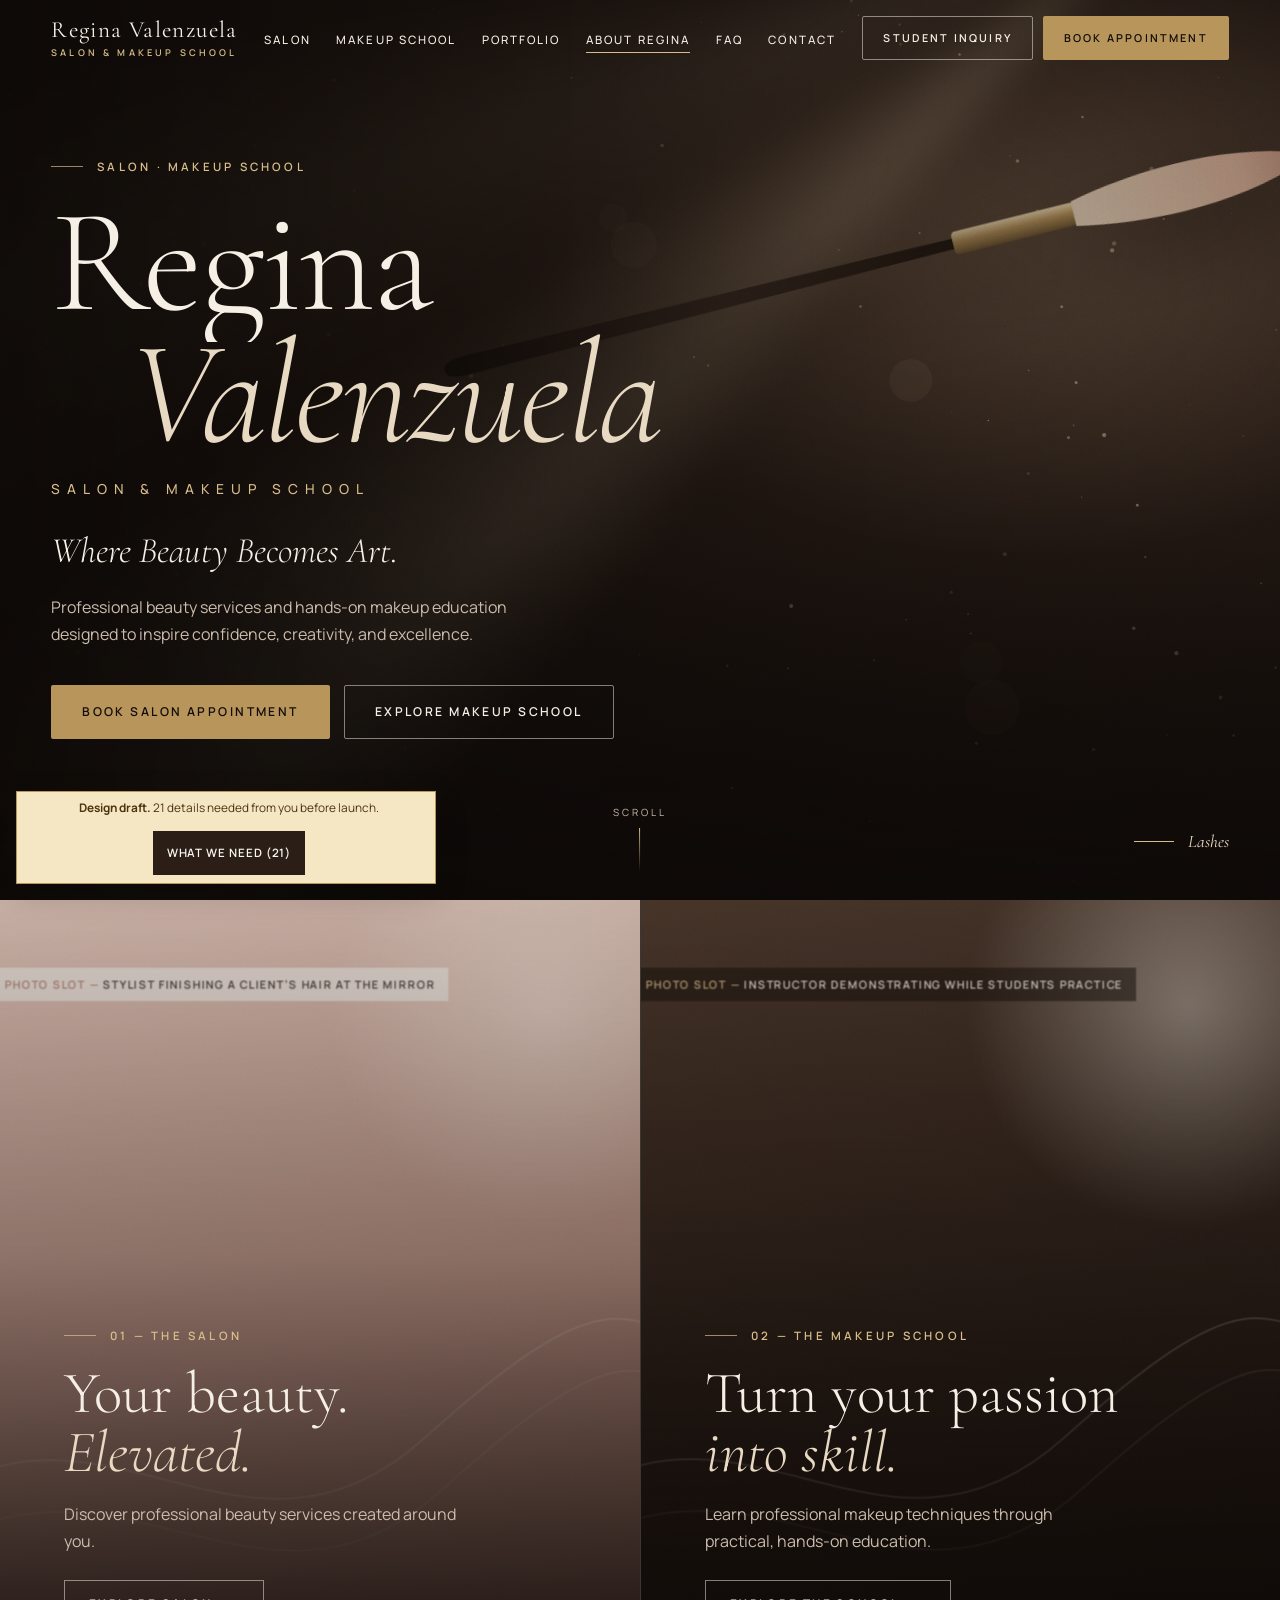
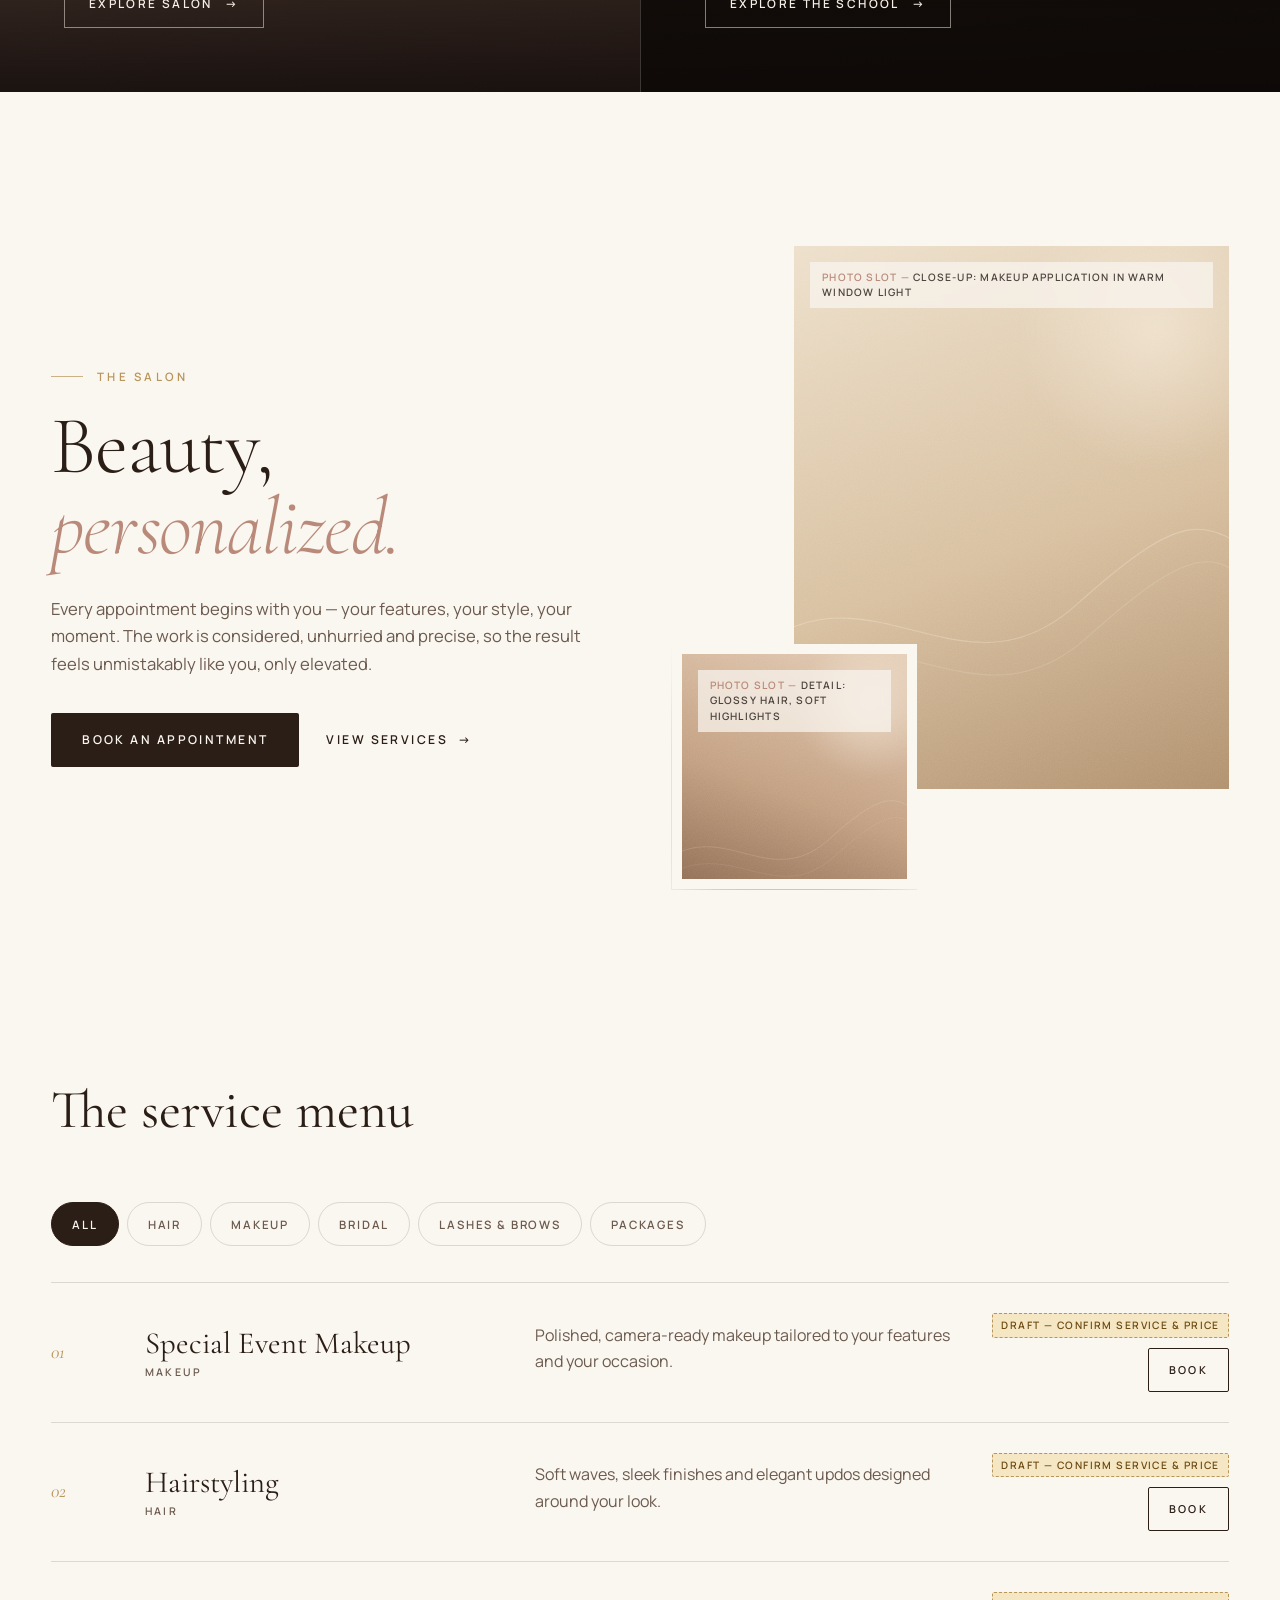
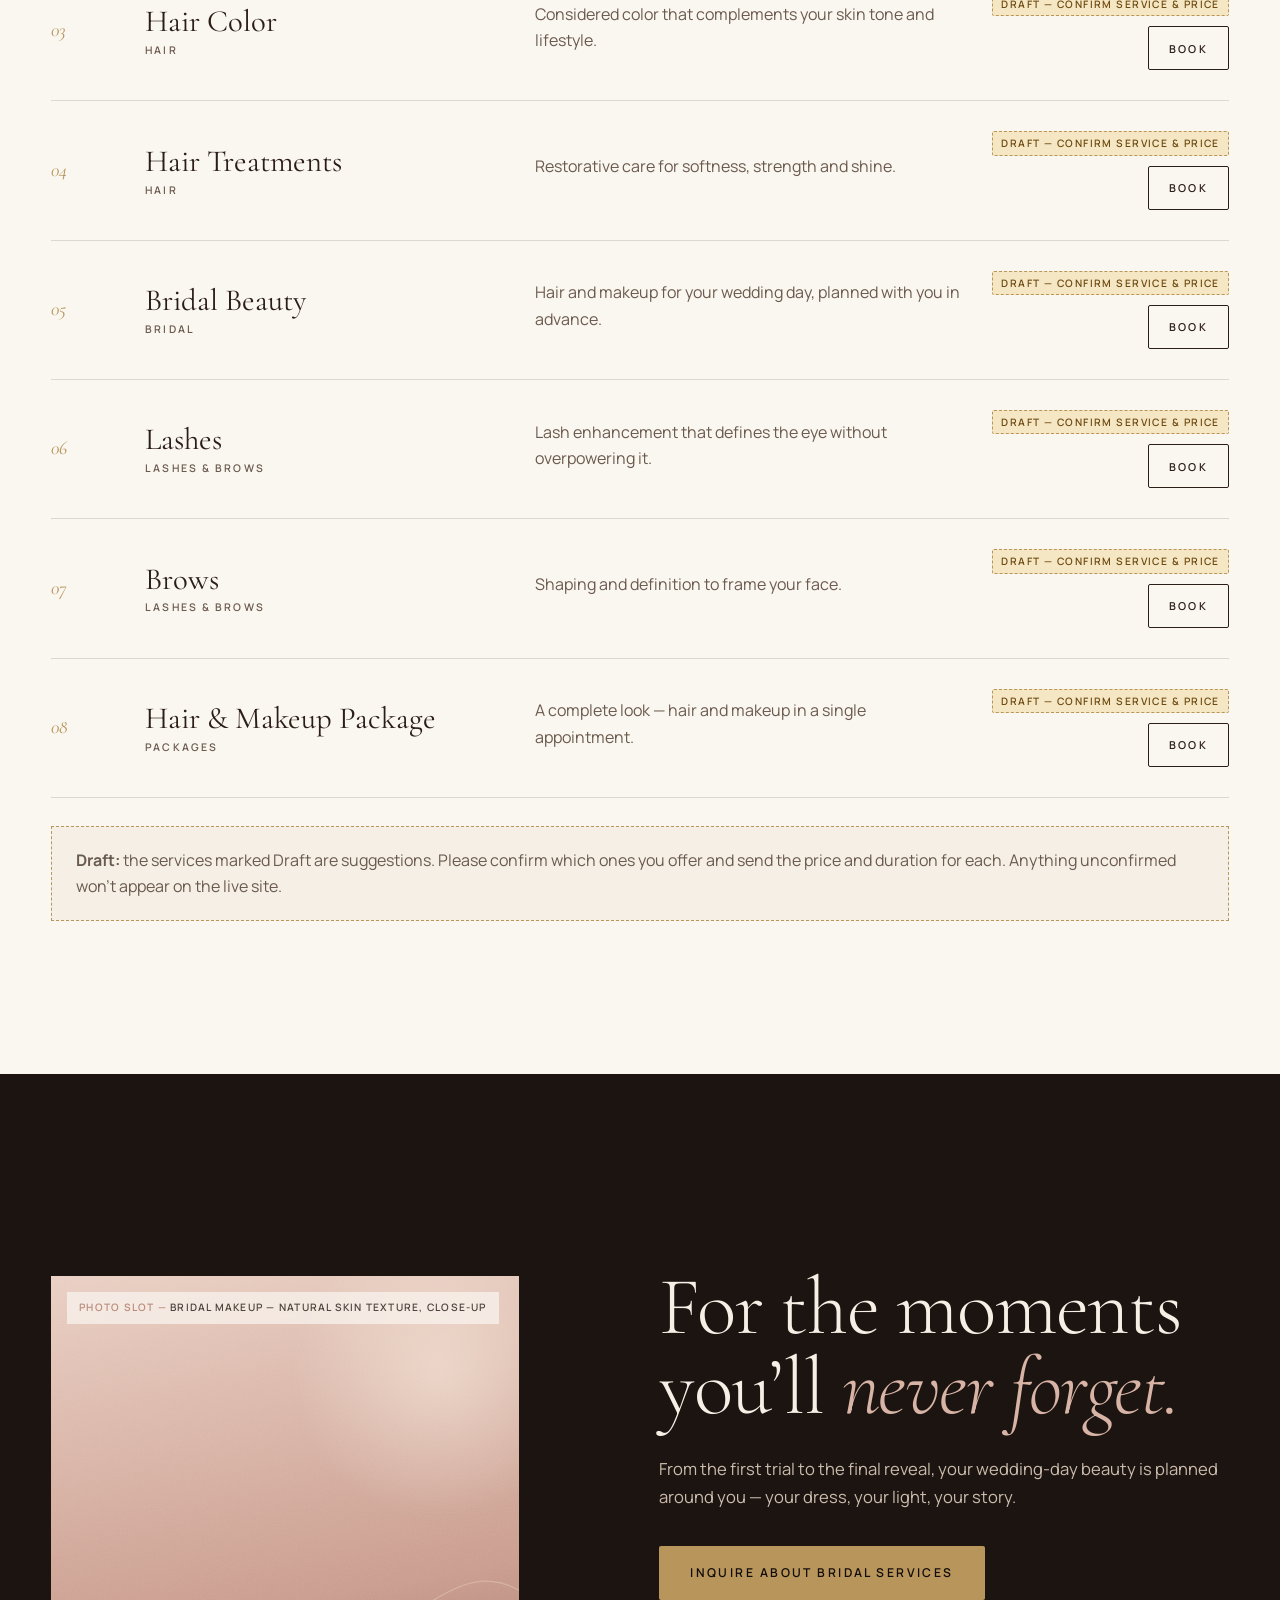
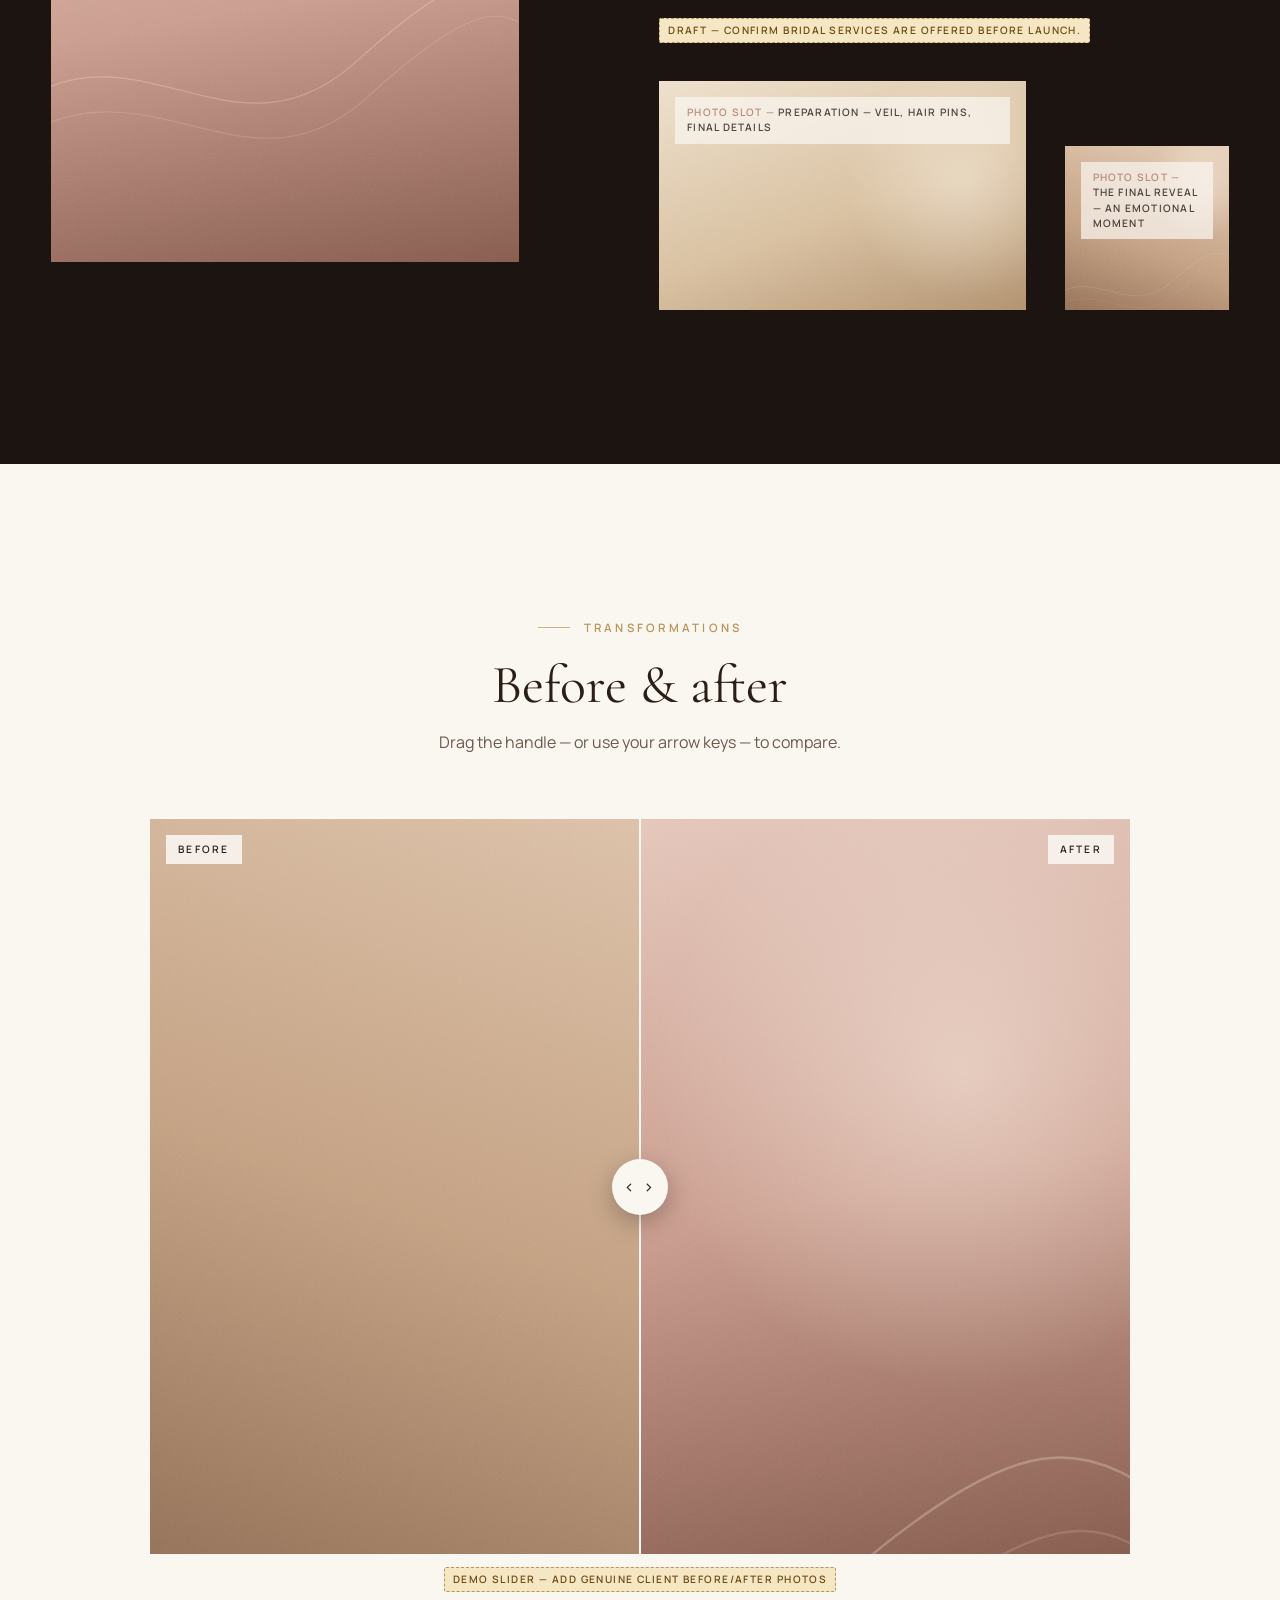
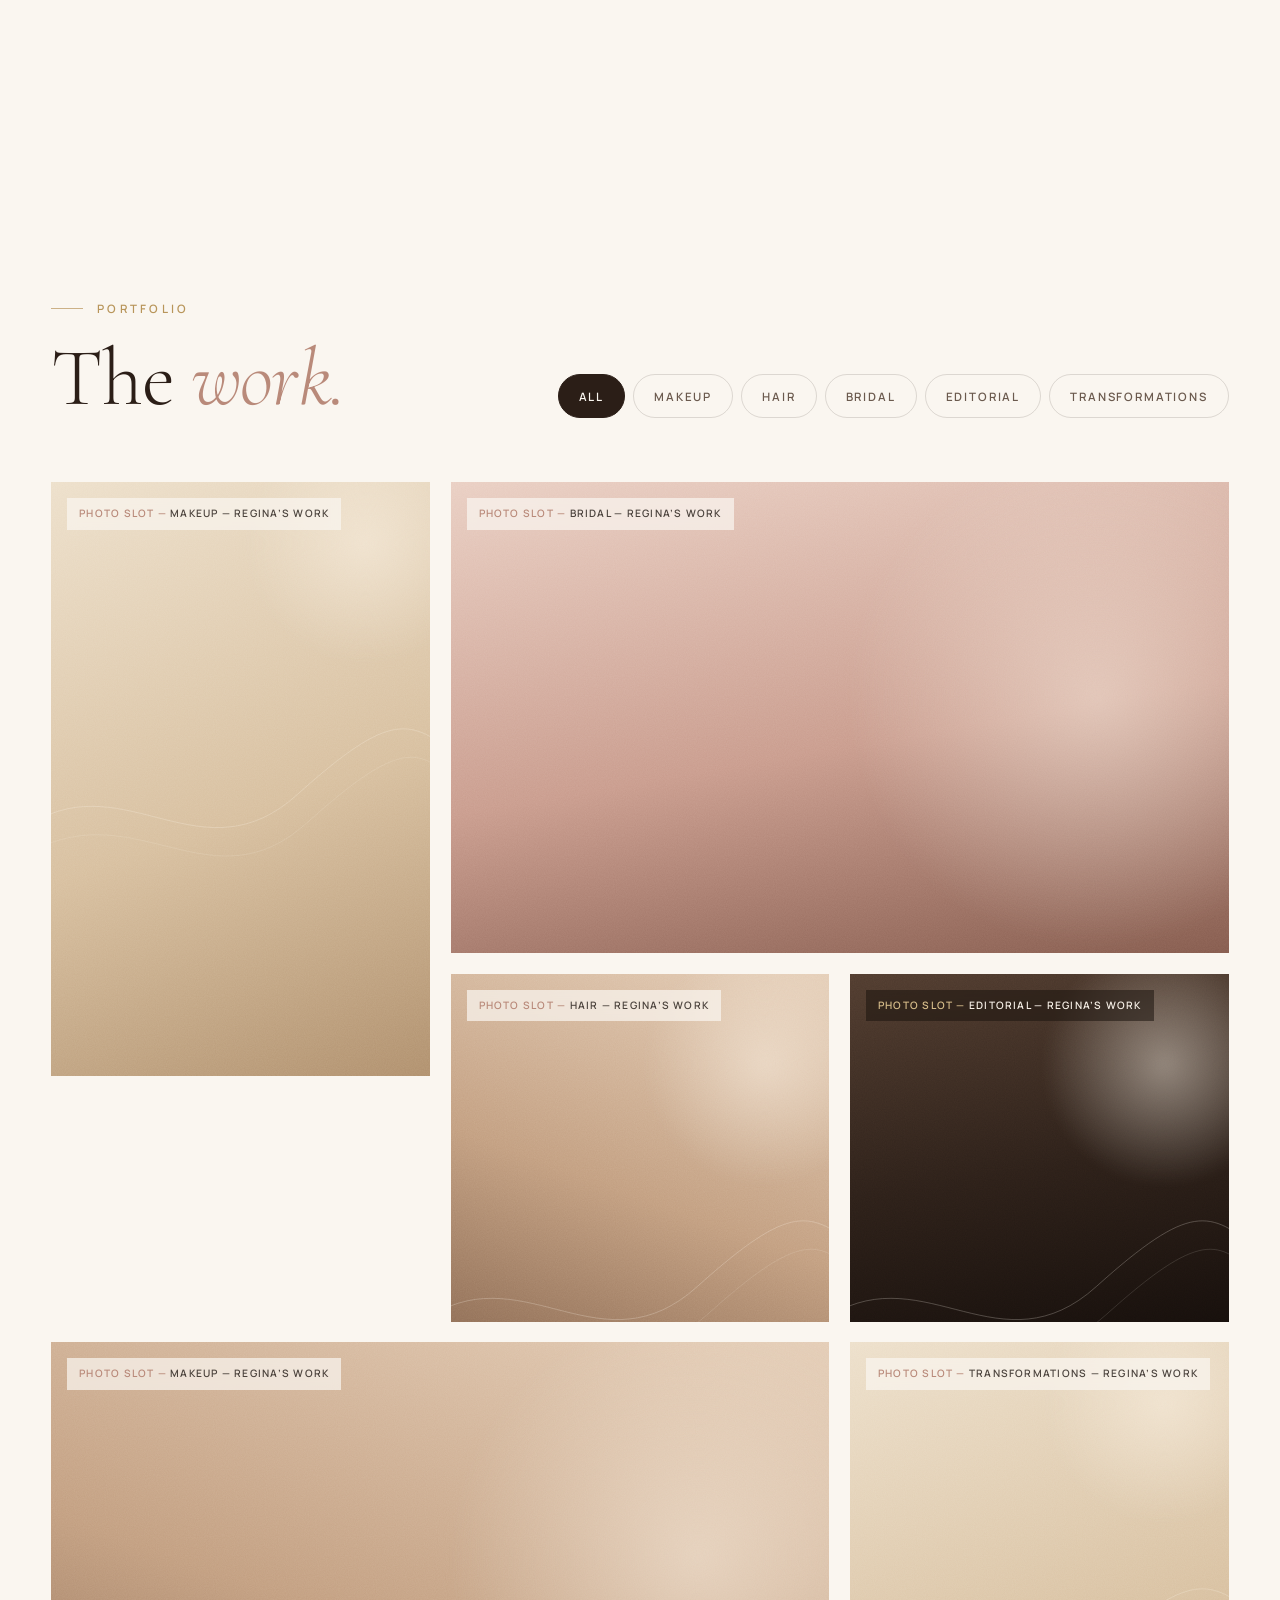
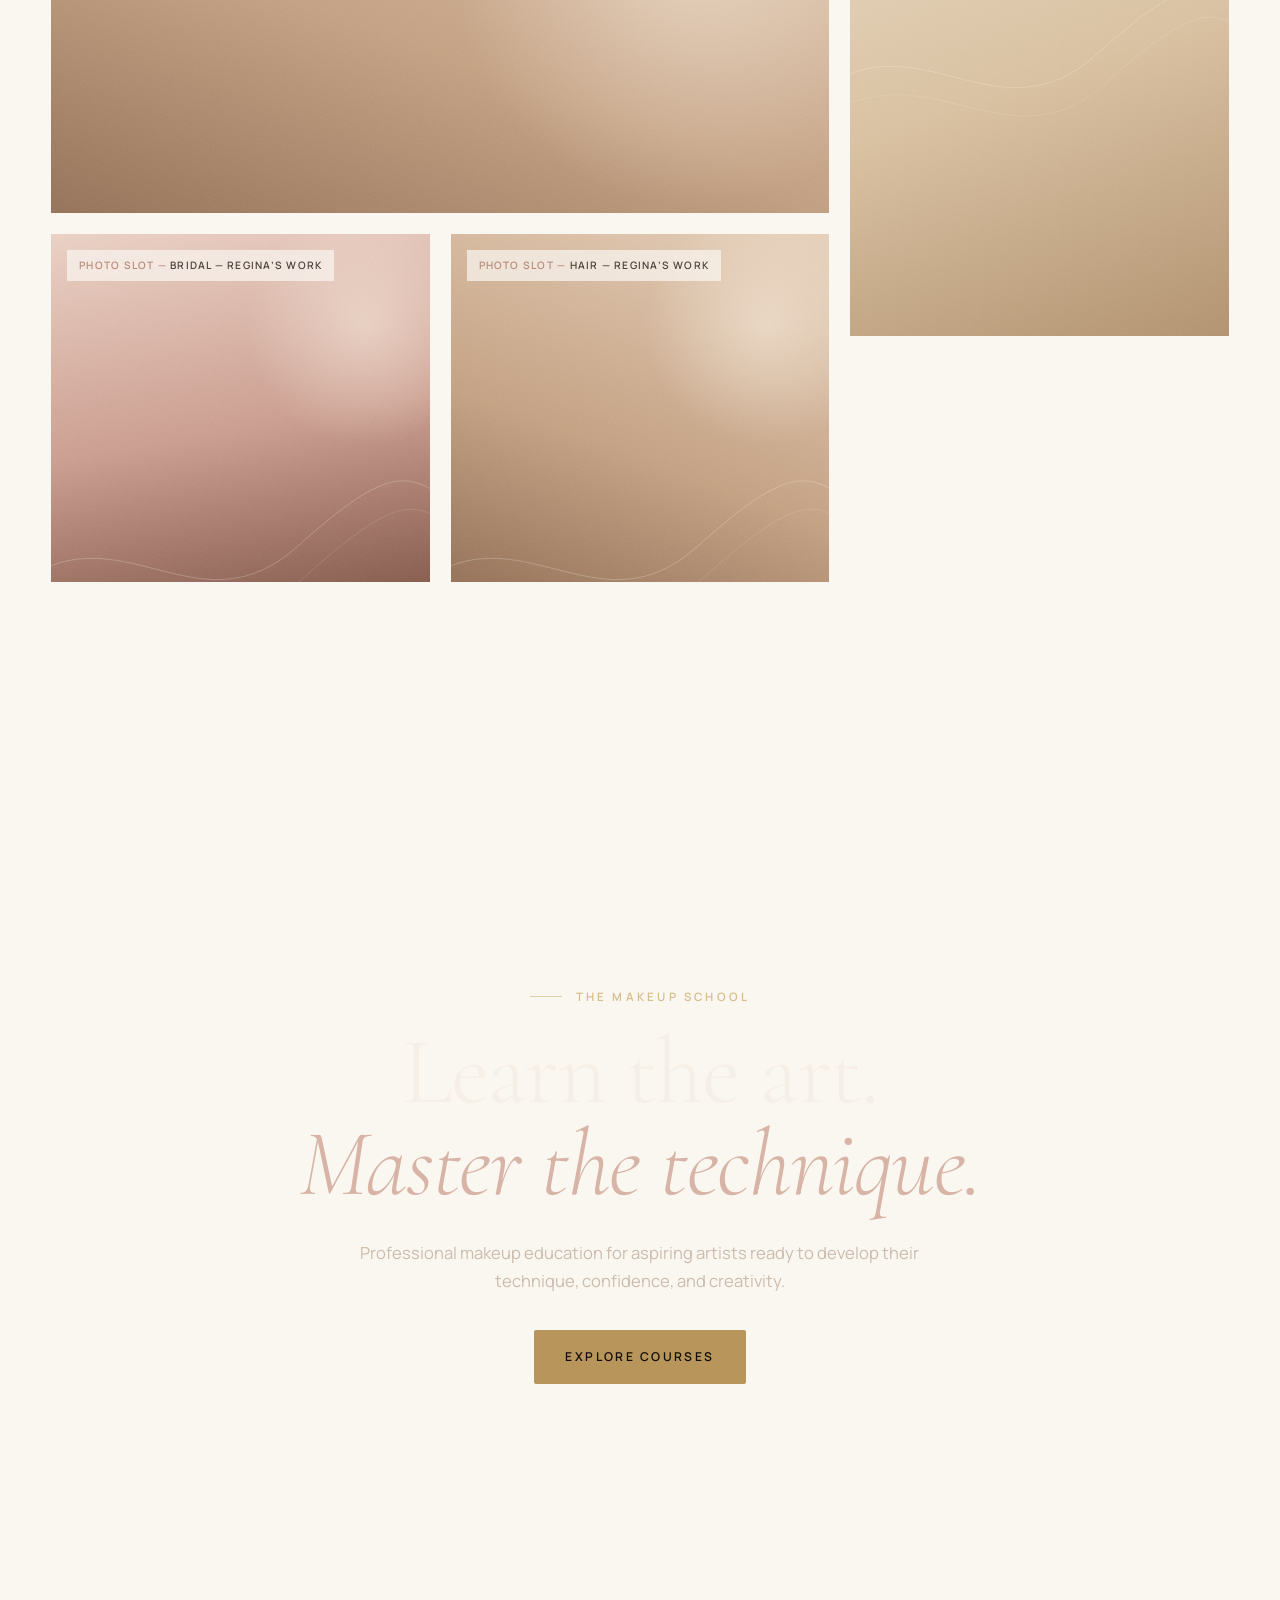
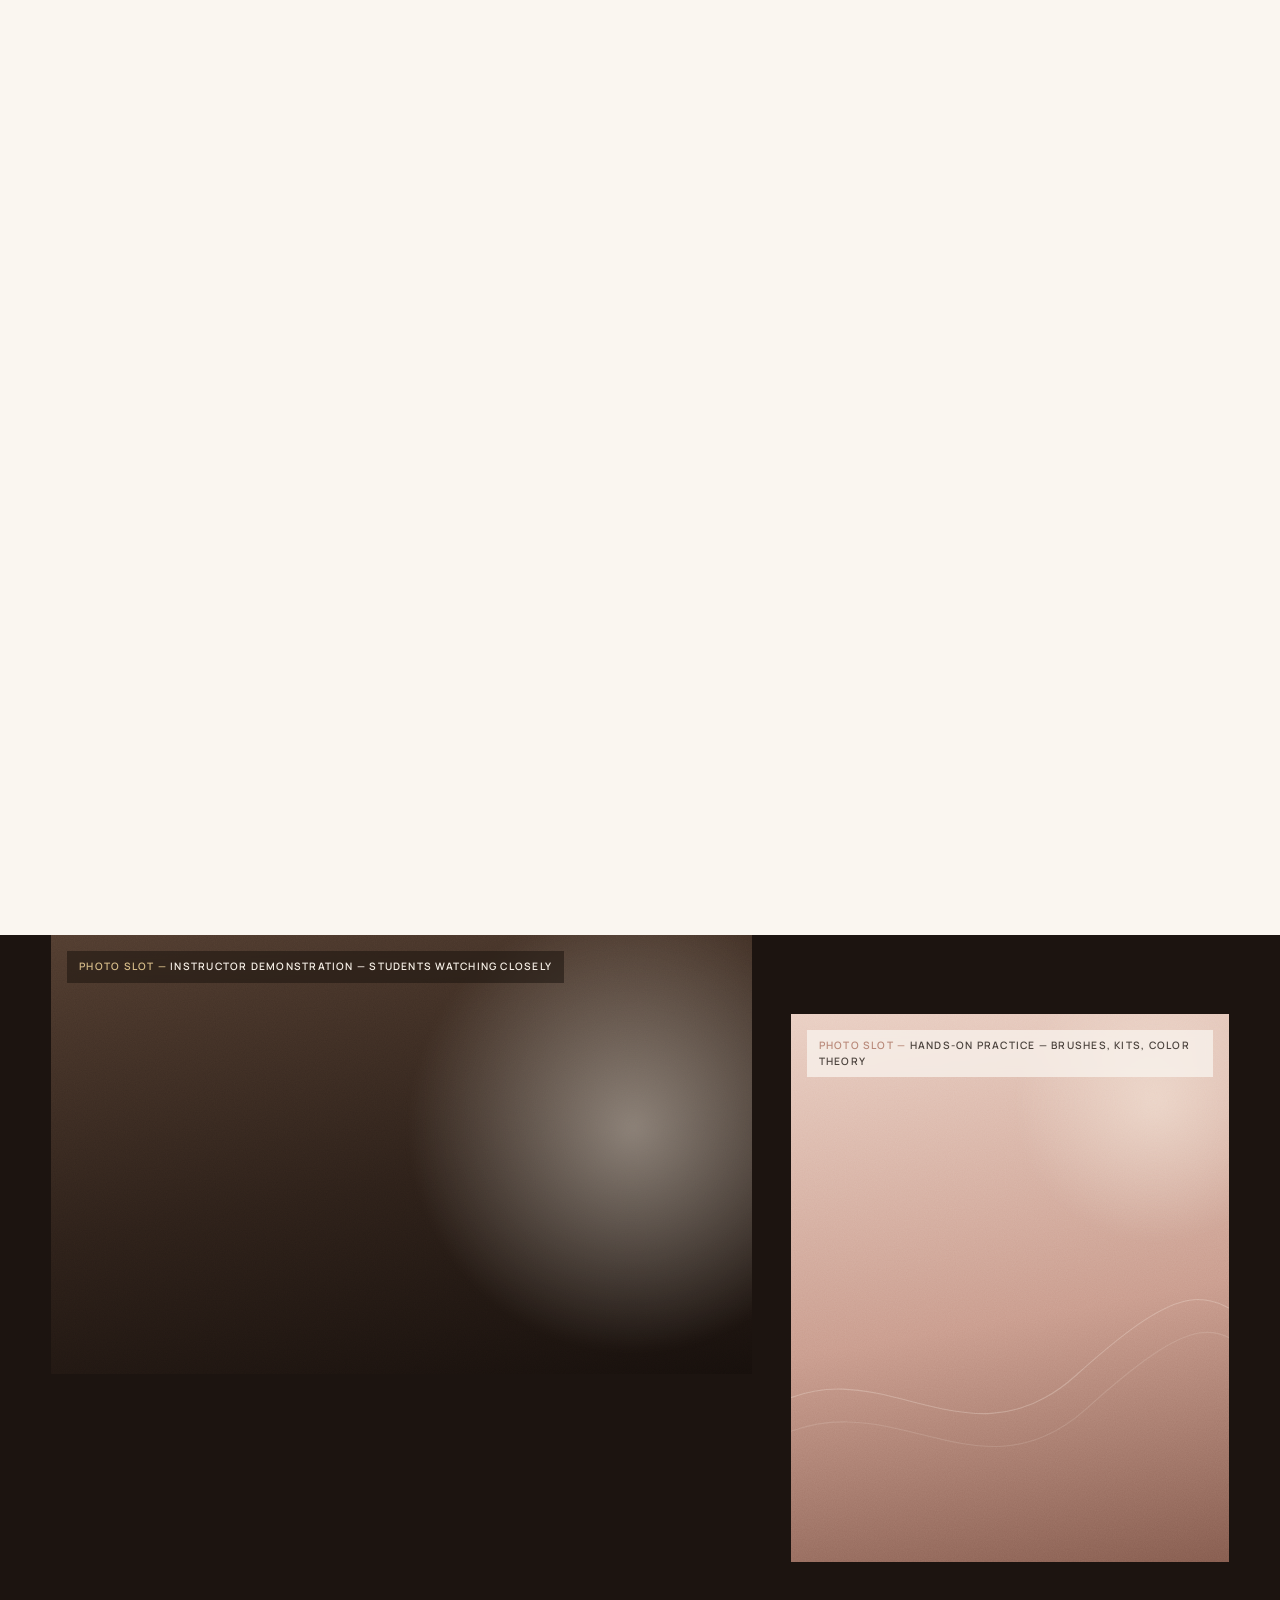
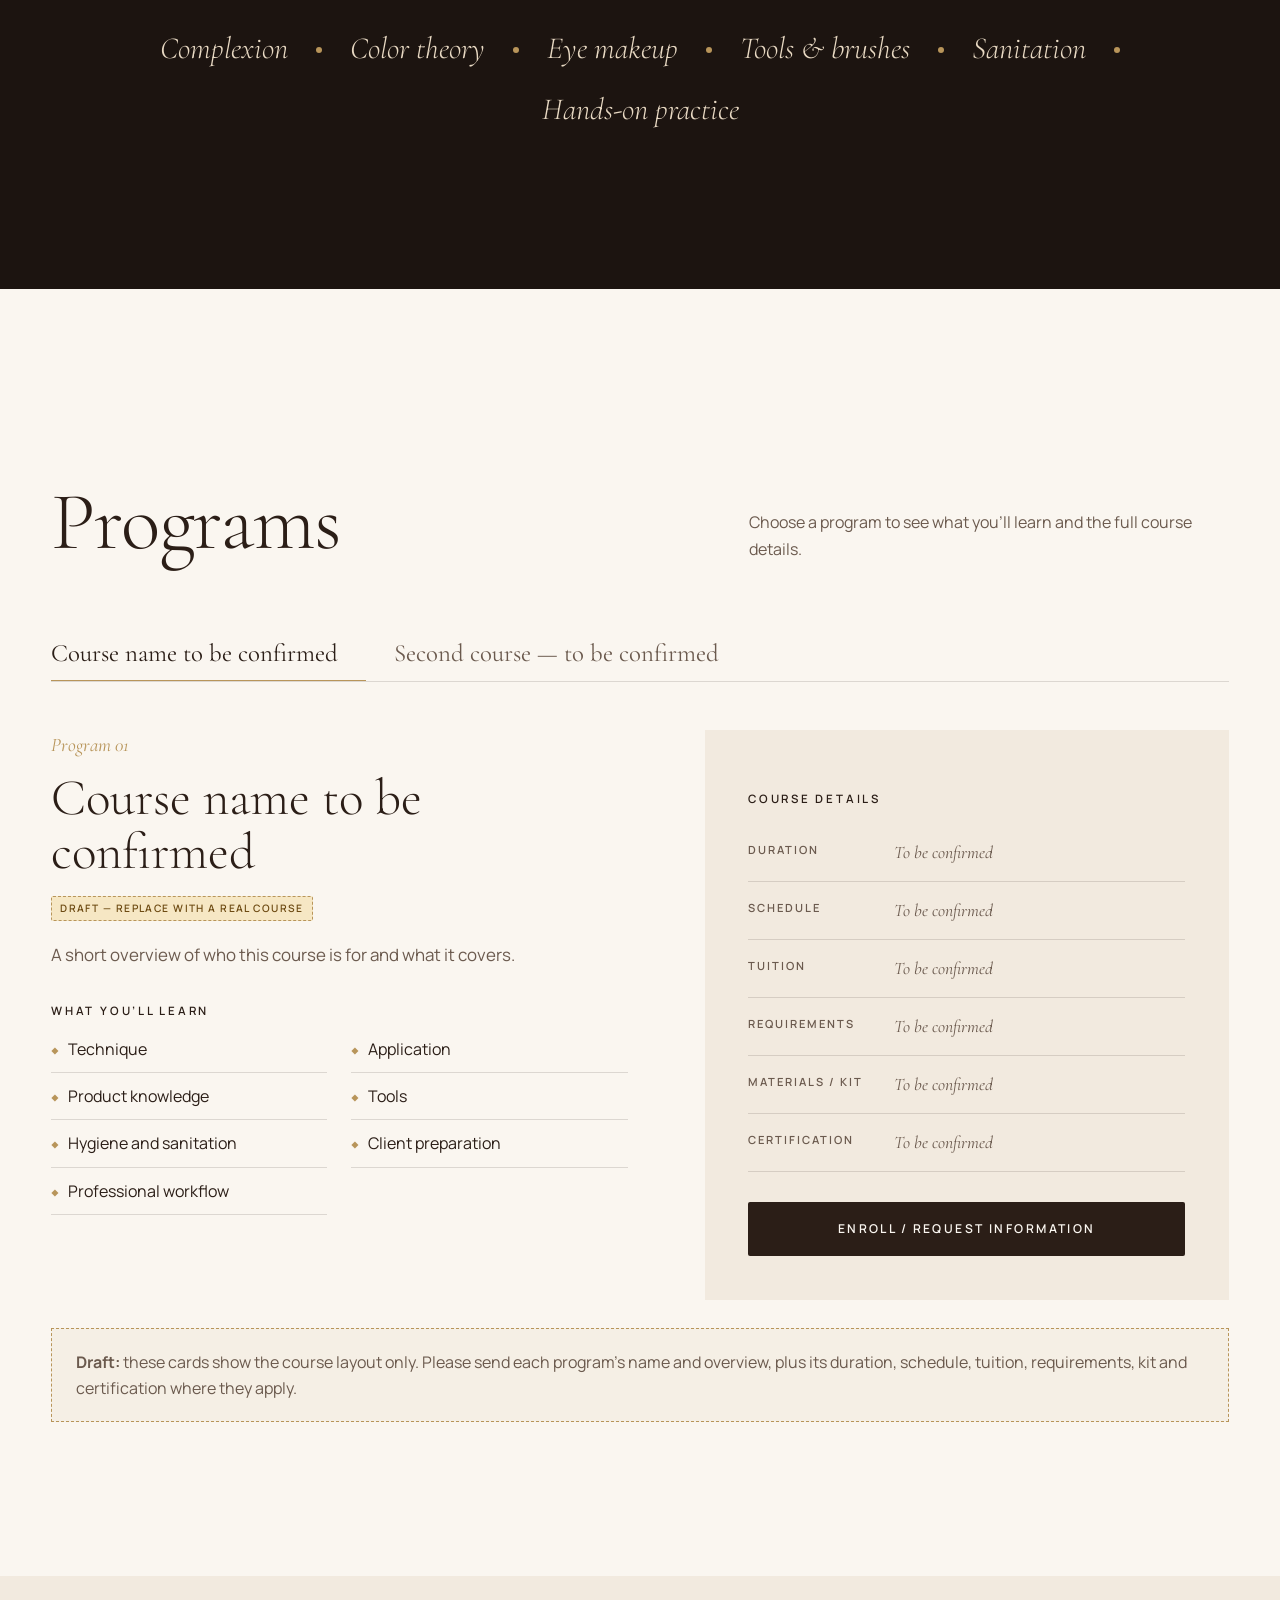
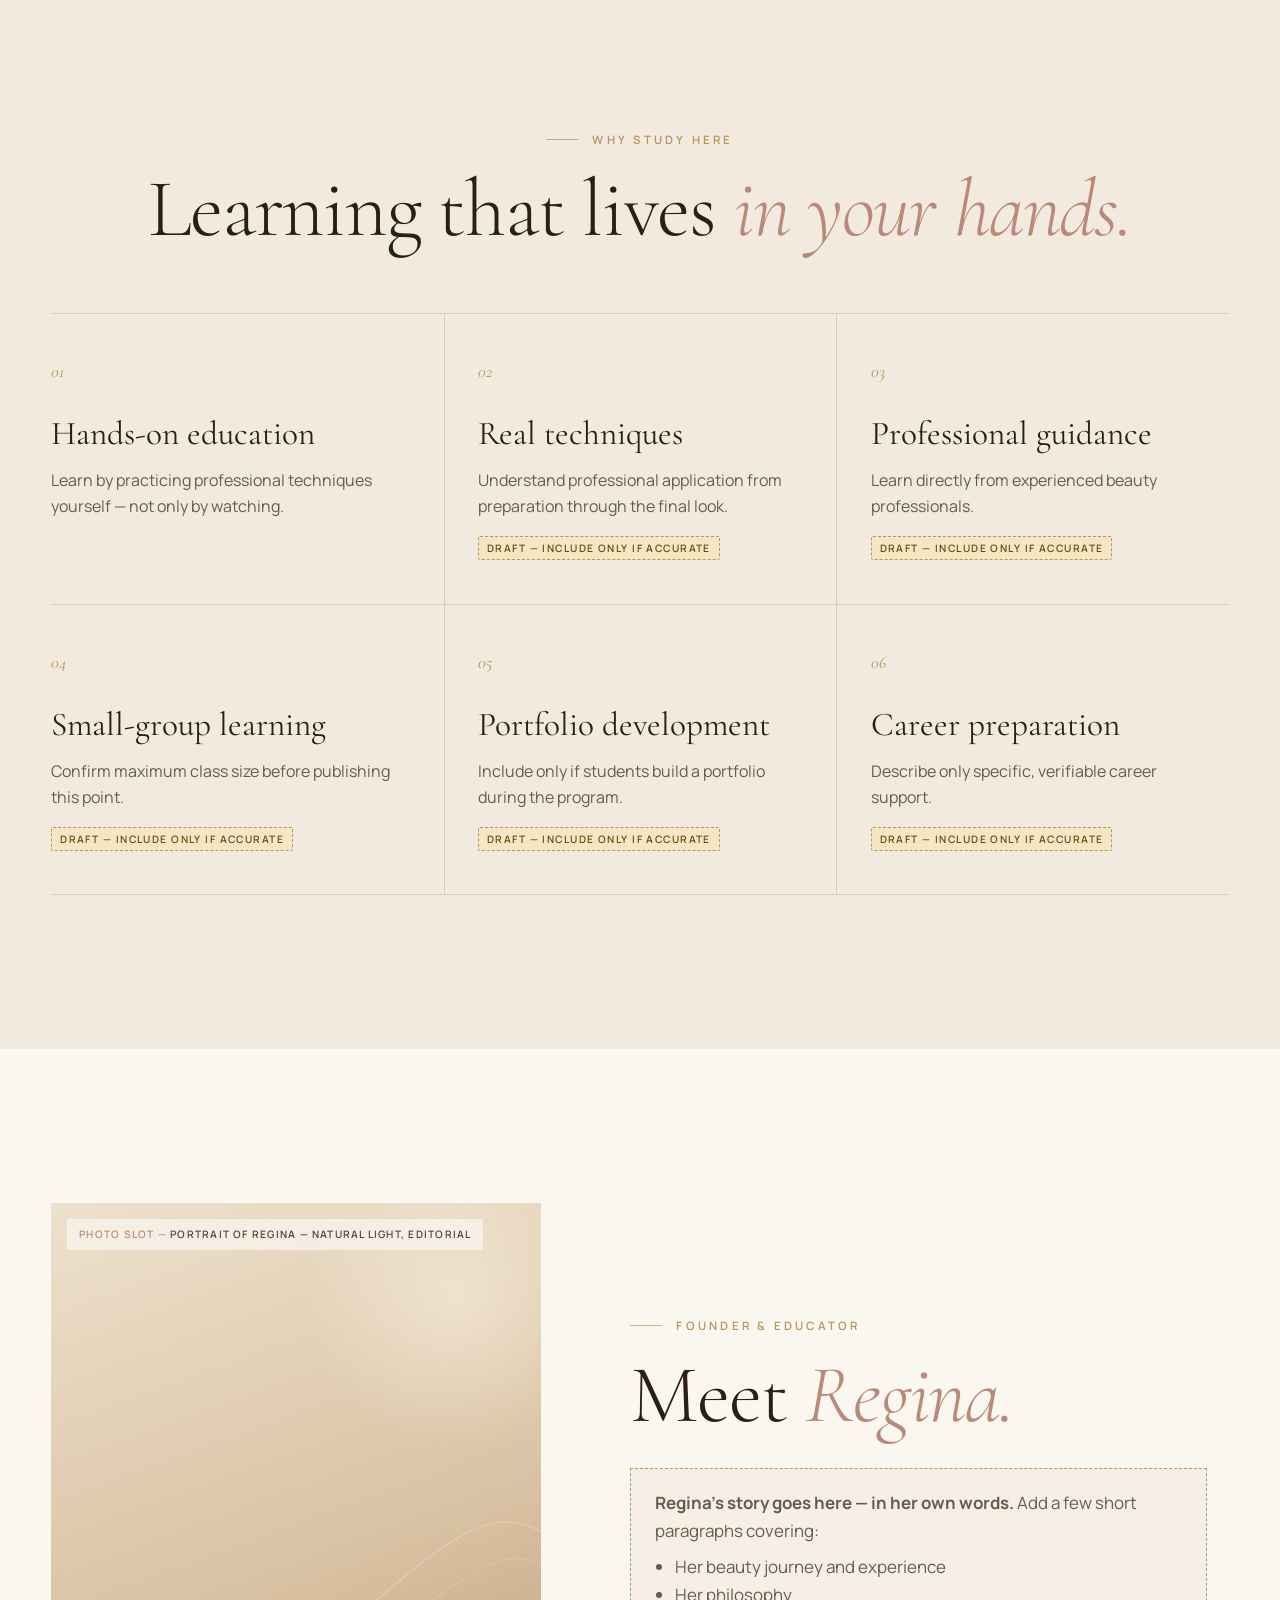
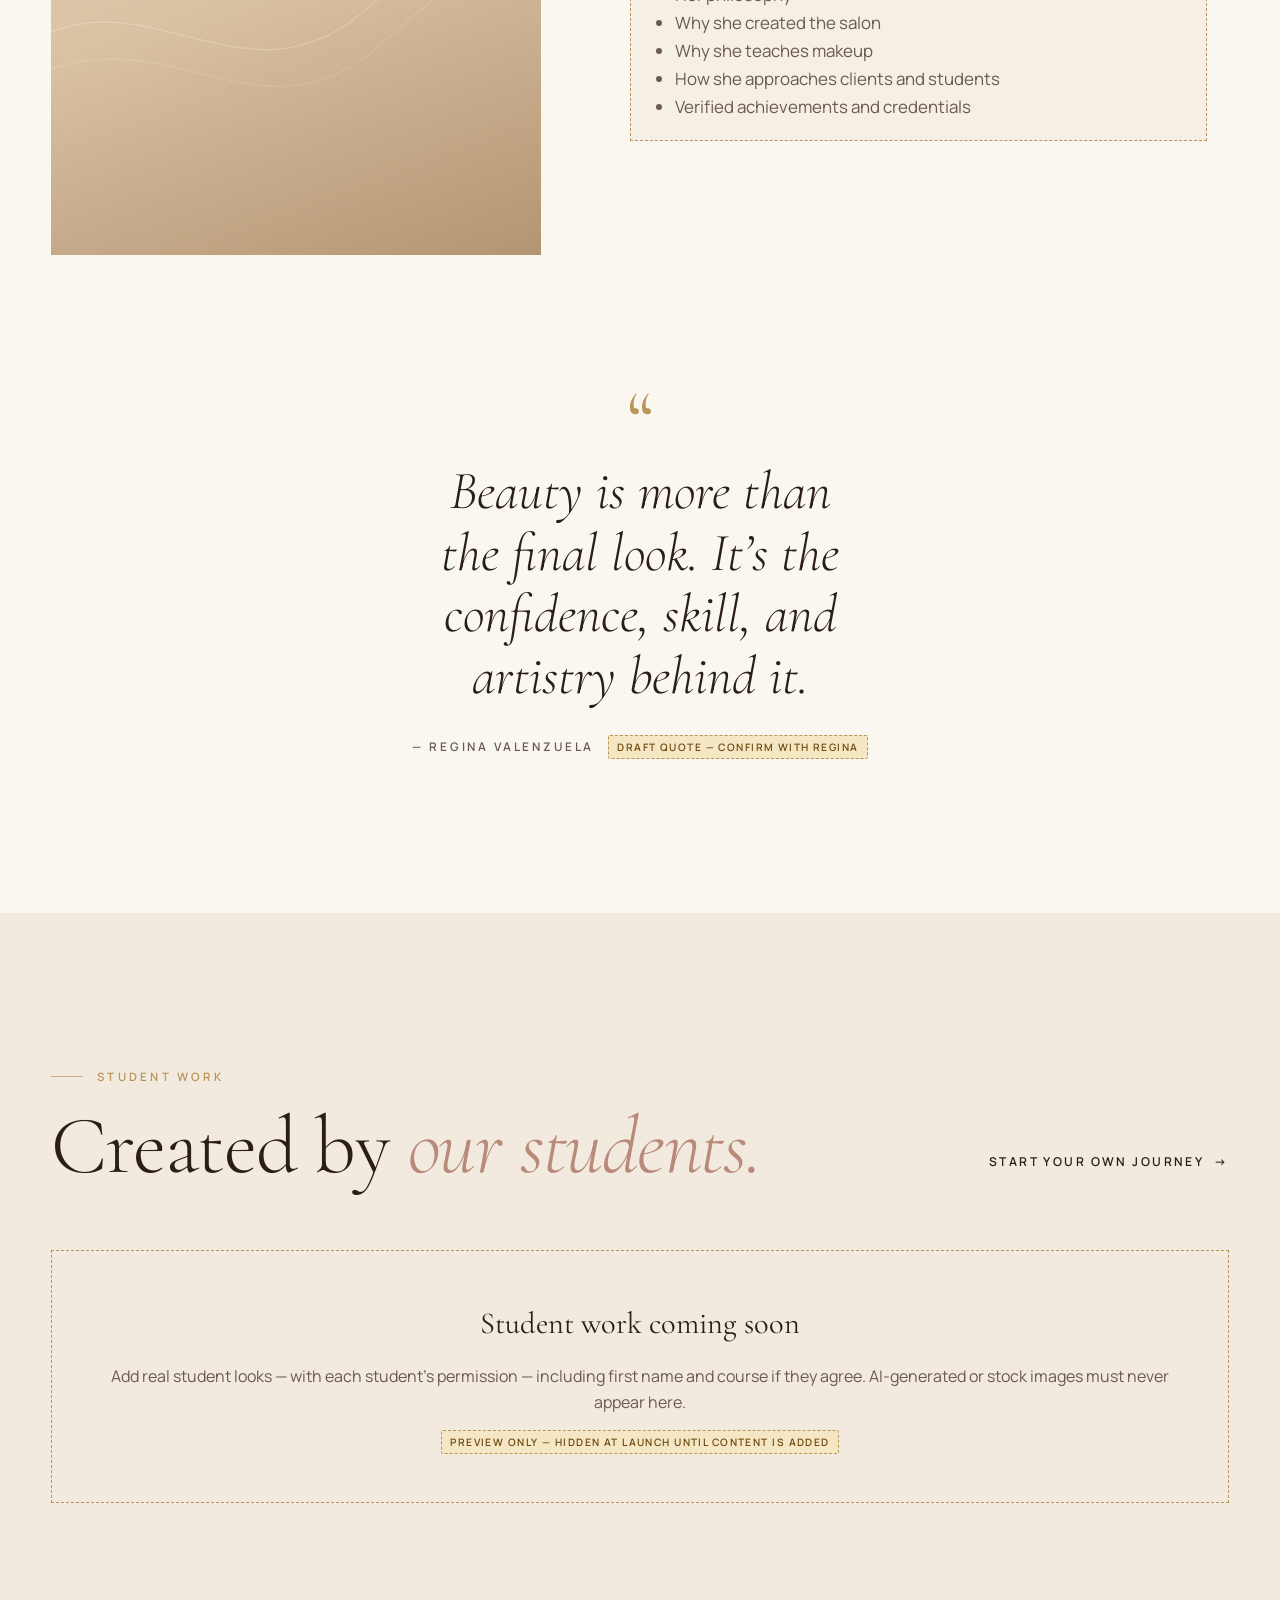
==== commit 45af5b07: "Use client-friendly wording in draft preview mode Preview bar, checklist and draft notes now speak t" ====
--- a/index.html
+++ b/index.html
@@ -40,7 +40,7 @@
 
   <!-- Preview banner (only rendered while config.preview is true) -->
   <div class="preview-bar" id="preview-bar" hidden>
-    <p><strong>Preview mode.</strong> <span id="preview-count"></span></p>
+    <p><strong>Design draft.</strong> <span id="preview-count"></span></p>
     <button type="button" class="preview-bar__btn" id="preview-open">View launch checklist</button>
   </div>
 
@@ -597,10 +597,10 @@
   <!-- Launch checklist (preview only) -->
   <dialog class="checklist" id="checklist" aria-labelledby="checklist-title">
     <div class="checklist__head">
-      <h2 id="checklist-title">Launch checklist</h2>
+      <h2 id="checklist-title">What we need from you</h2>
       <button type="button" class="lightbox__close" data-close>Close <span aria-hidden="true">×</span></button>
     </div>
-    <p>These facts must be supplied and verified in <code>assets/js/config.js</code> before launch. Nothing below is displayed as fact until it’s filled in.</p>
+    <p>This draft shows the design with placeholders. Nothing is presented as fact until you’ve confirmed it. Please send or approve the items below before launch.</p>
     <ul id="checklist-list"></ul>
   </dialog>
 
--- a/assets/css/styles.css
+++ b/assets/css/styles.css
@@ -167,7 +167,7 @@
 
 /* ---------- Header ---------- */
 .site-header {
-  position: fixed; inset: 0 0 auto 0; z-index: 60; color: var(--text-light);
+  position: fixed; inset: 0 0 auto 0; z-index: 60; color: var(--text-light); padding-top: env(safe-area-inset-top, 0px);
   transition: background .5s var(--ease), transform .5s var(--ease), box-shadow .5s var(--ease);
 }
 .site-header__inner {
@@ -803,7 +803,7 @@
 .checklist li { padding: 10px 0 10px 28px; border-bottom: 1px solid var(--line); position: relative; font-size: .92rem; }
 .checklist li::before { content: ""; position: absolute; left: 4px; top: 16px; width: 12px; height: 12px; border: 1px solid var(--gold); }
 .checklist li strong { display: block; font-weight: 600; }
-.checklist li span { color: var(--muted); }
+.checklist li span { display: none; } /* config paths: see README */
 
 /* ---------- Scroll reveals ---------- */
 .js .reveal { opacity: 0; transform: translateY(28px); transition: opacity 1.2s var(--ease-out), transform 1.2s var(--ease-out); transition-delay: var(--rd, 0s); }
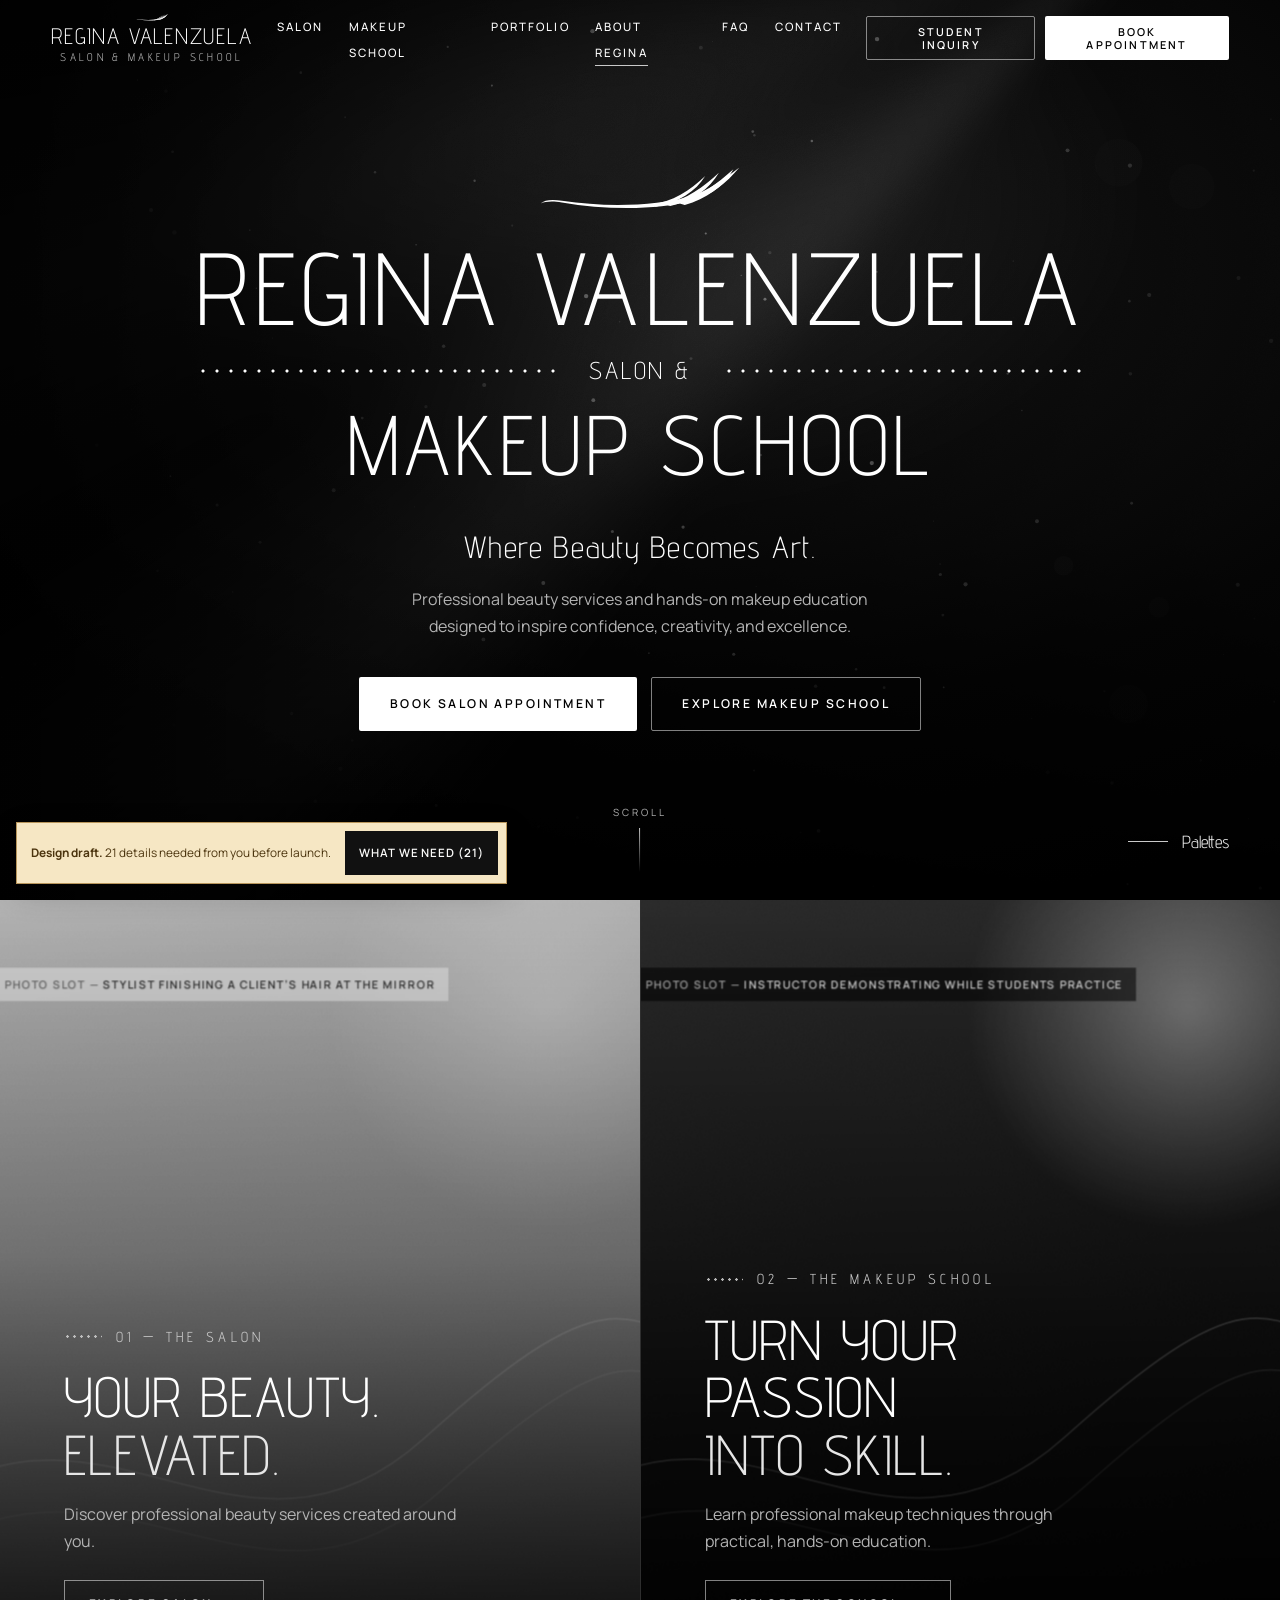
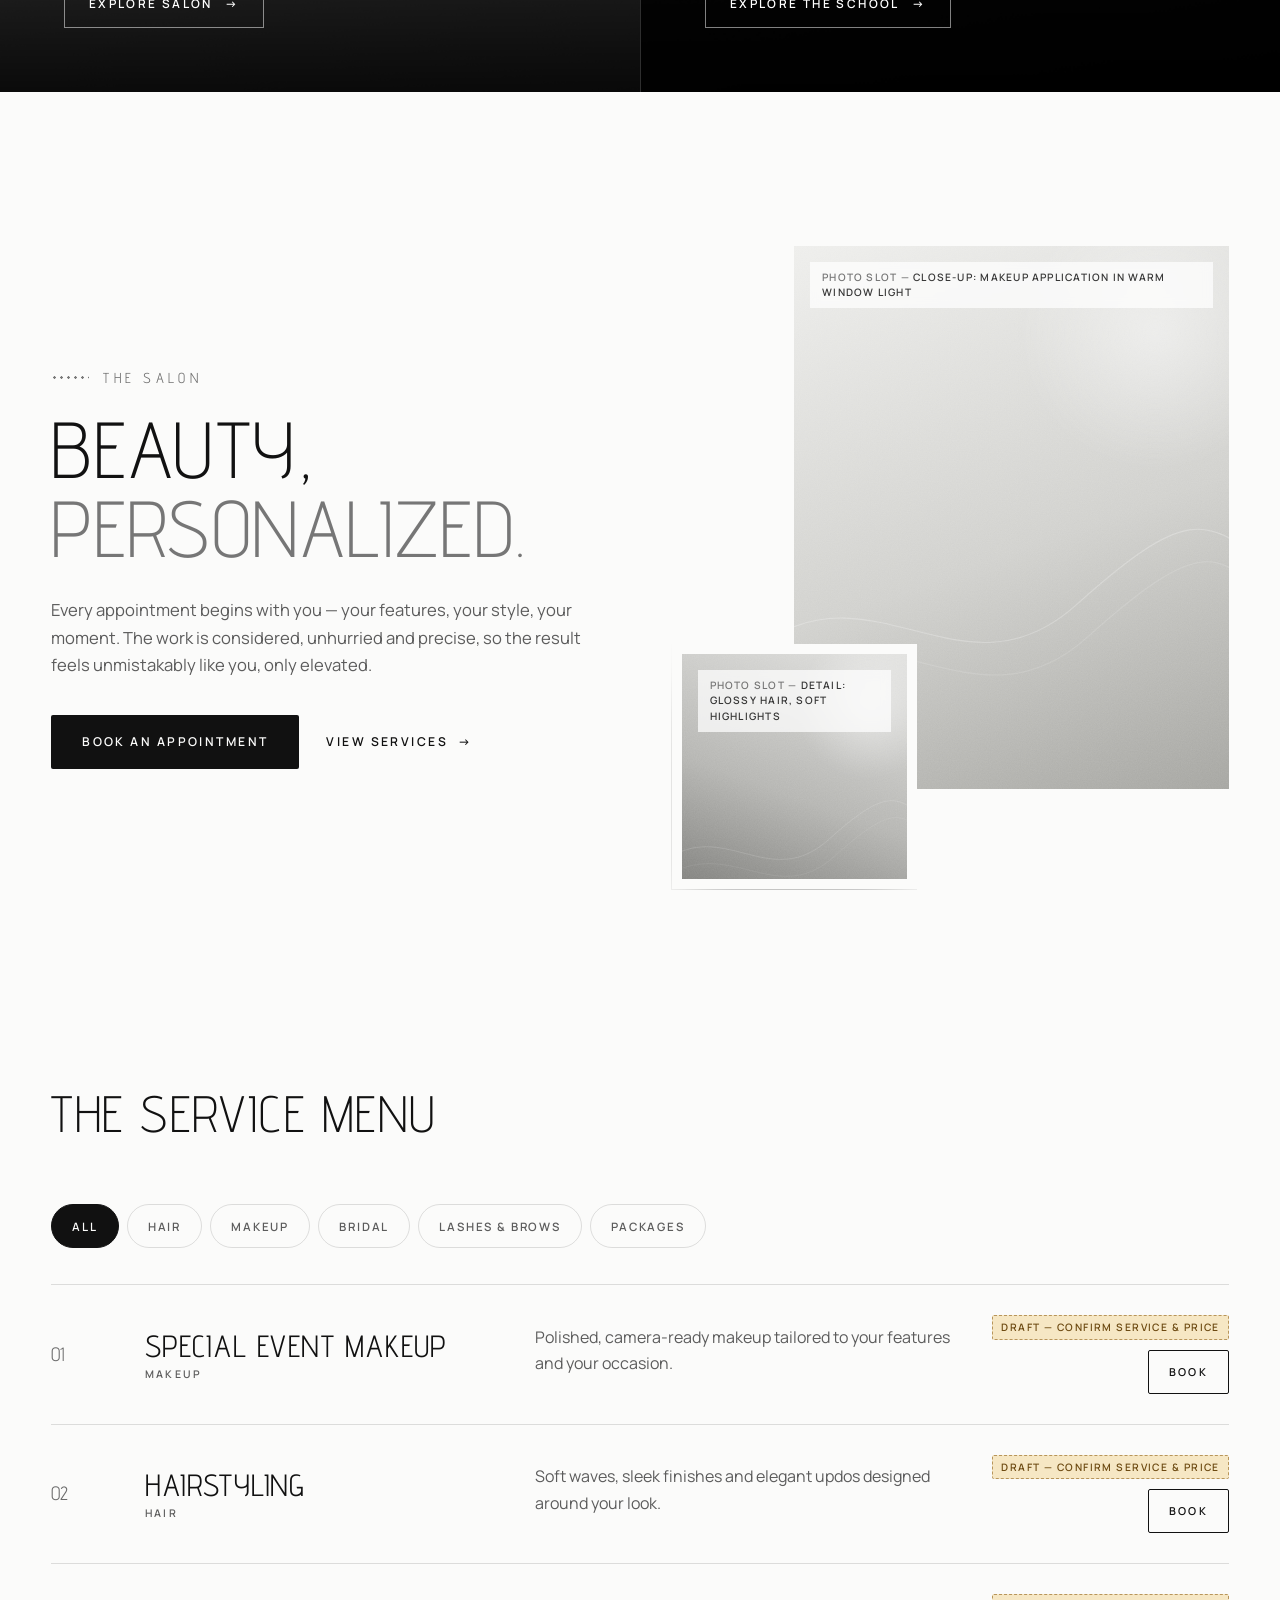
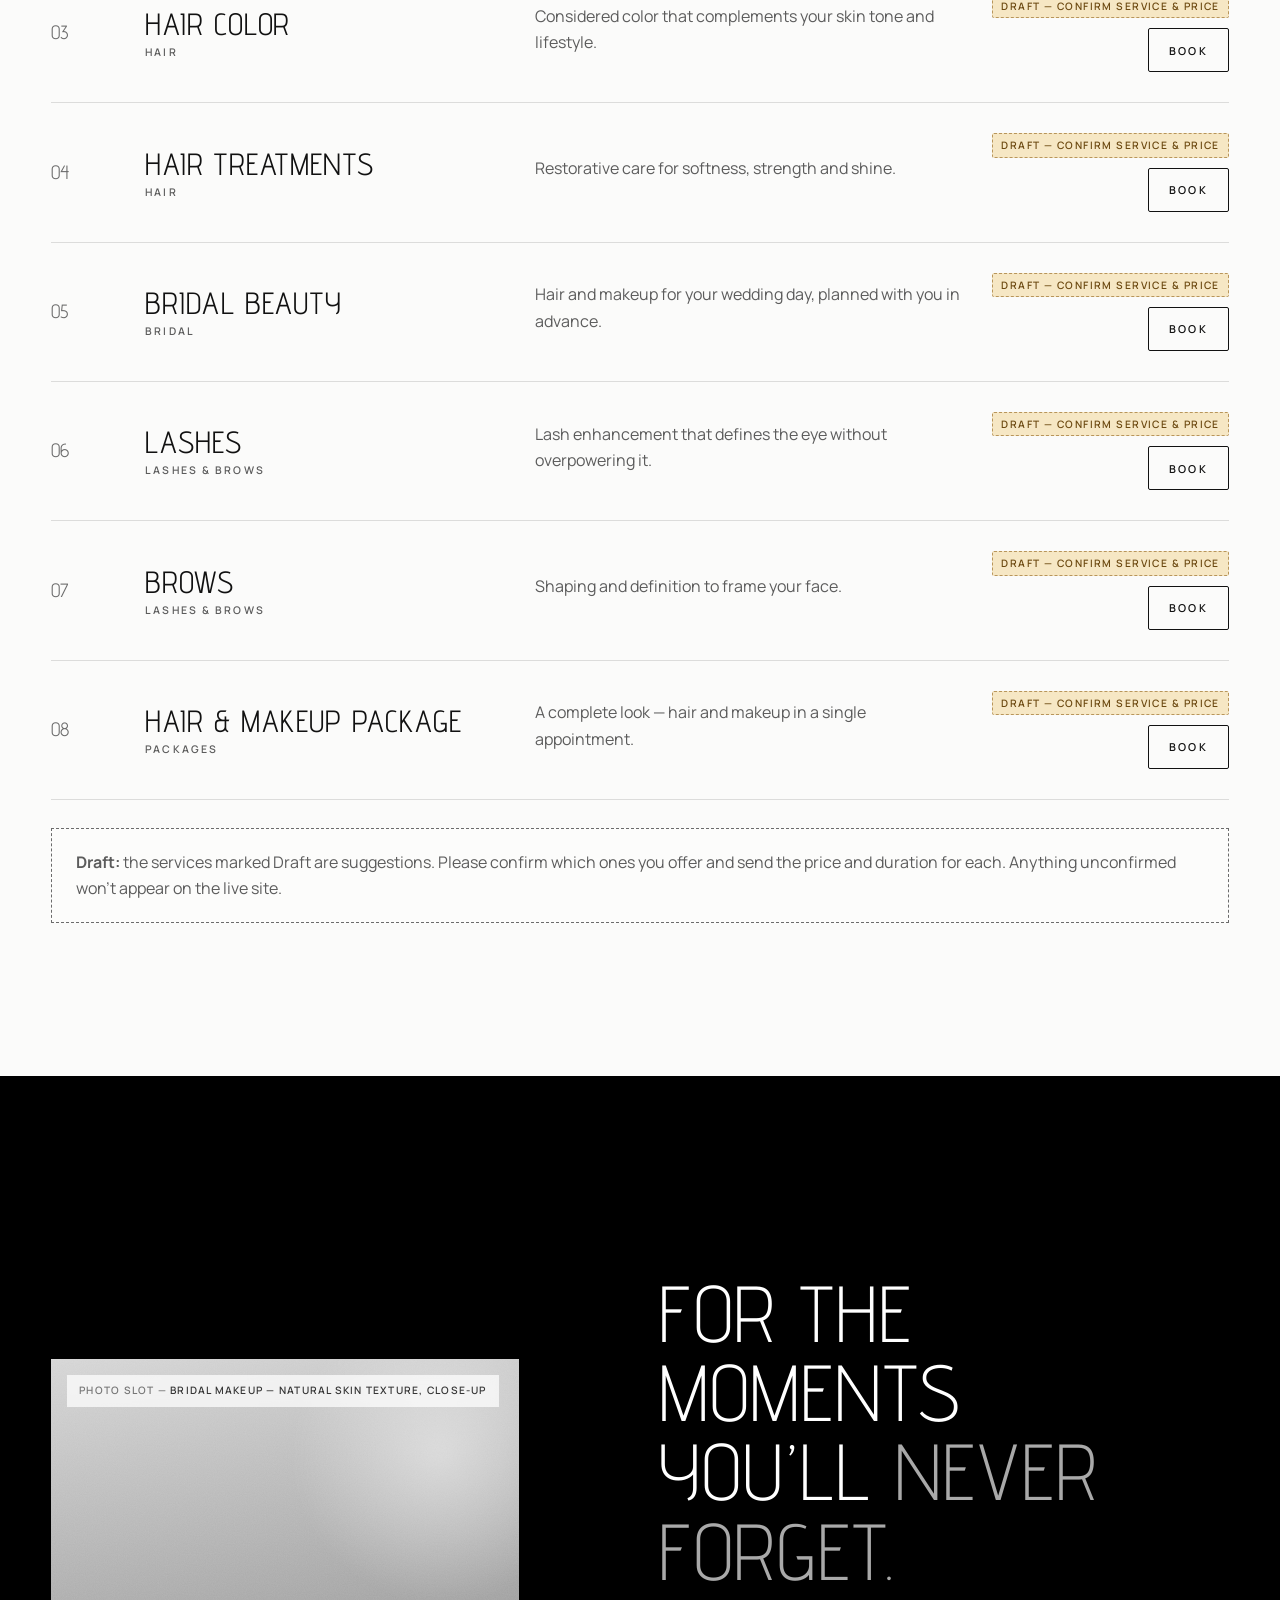
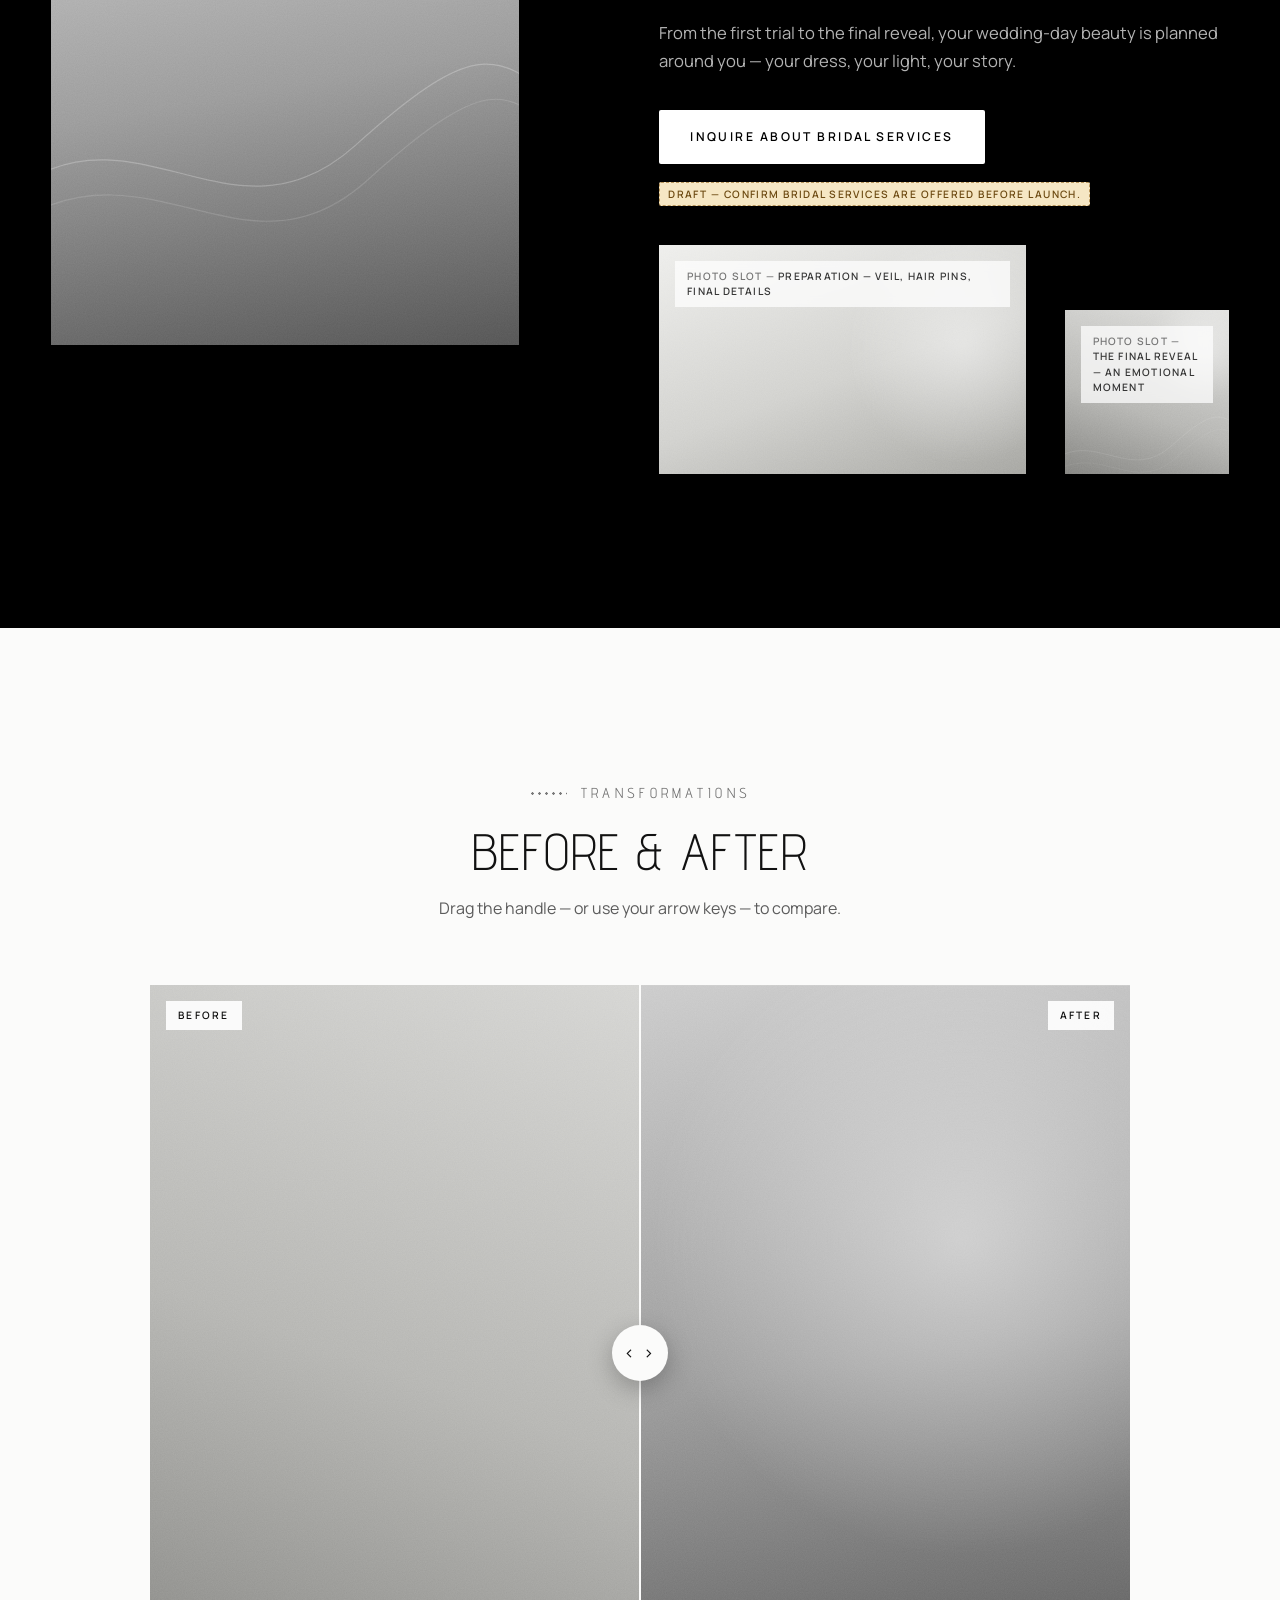
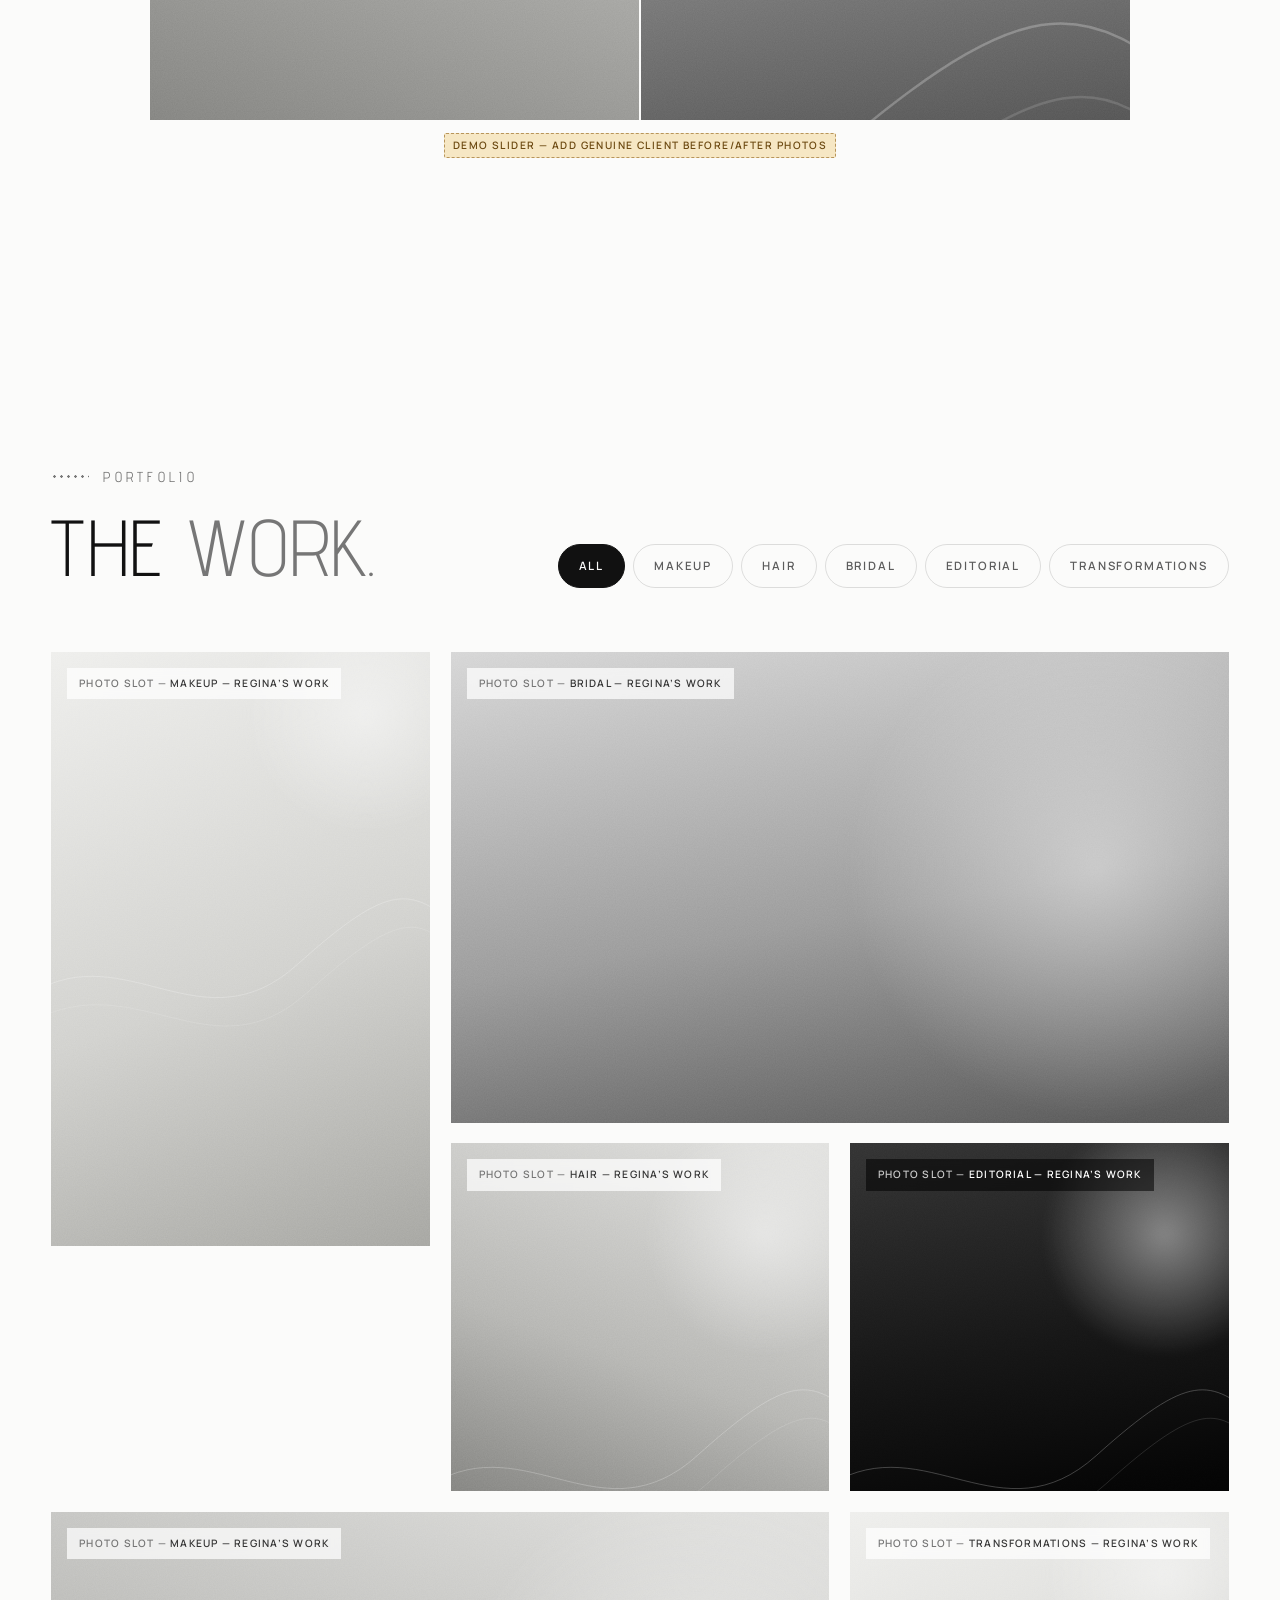
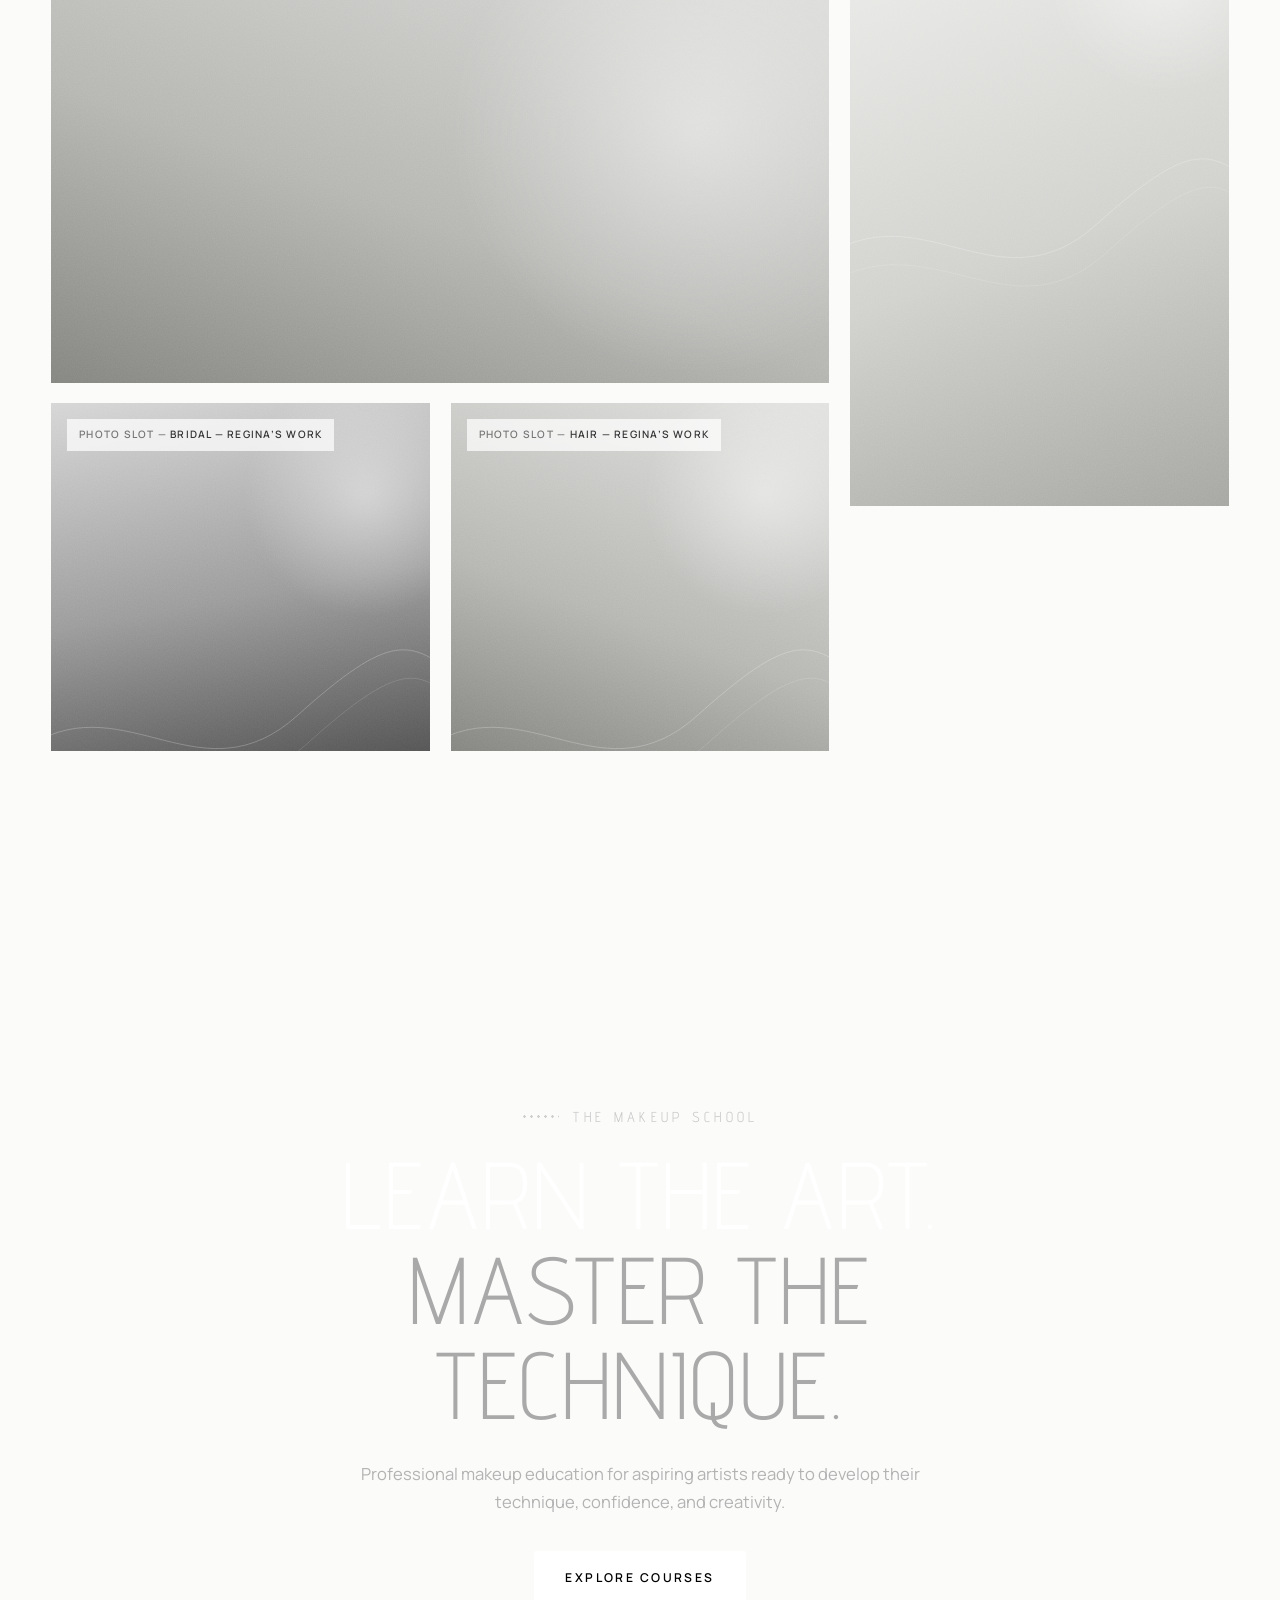
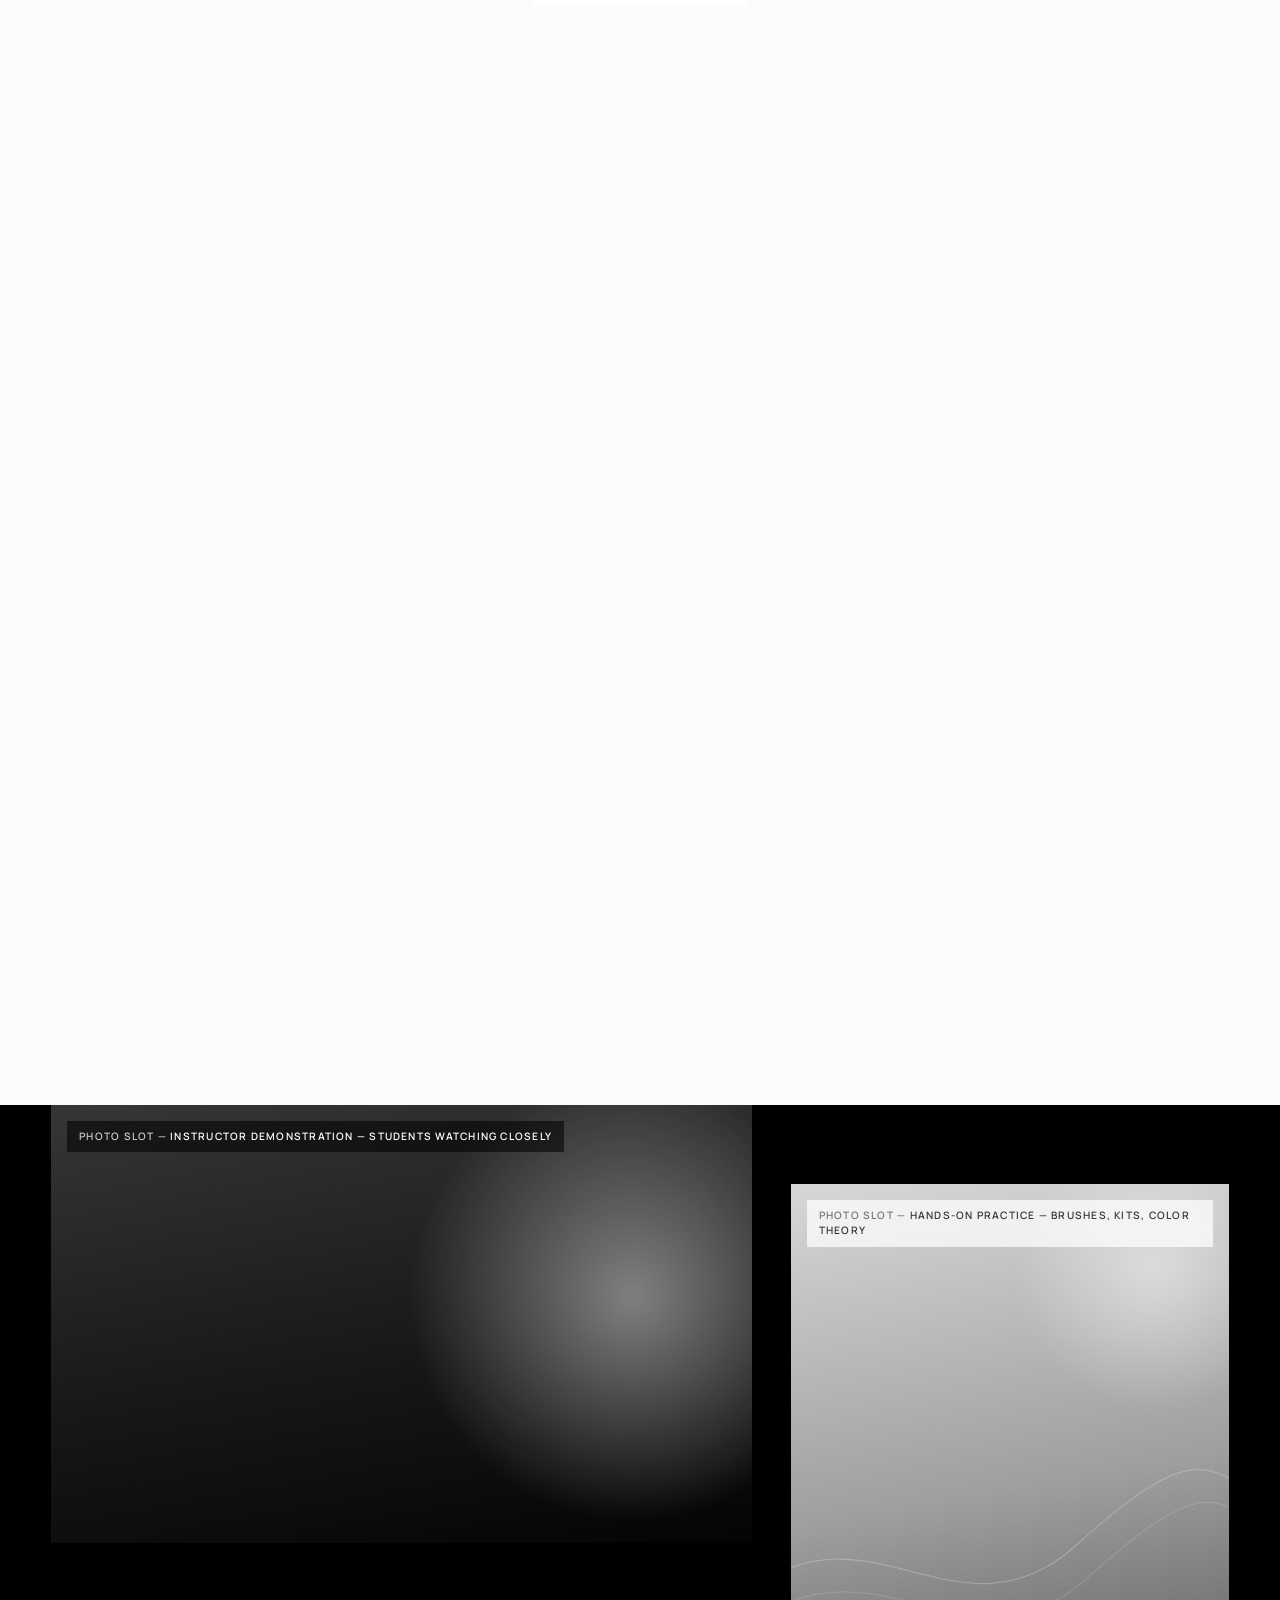
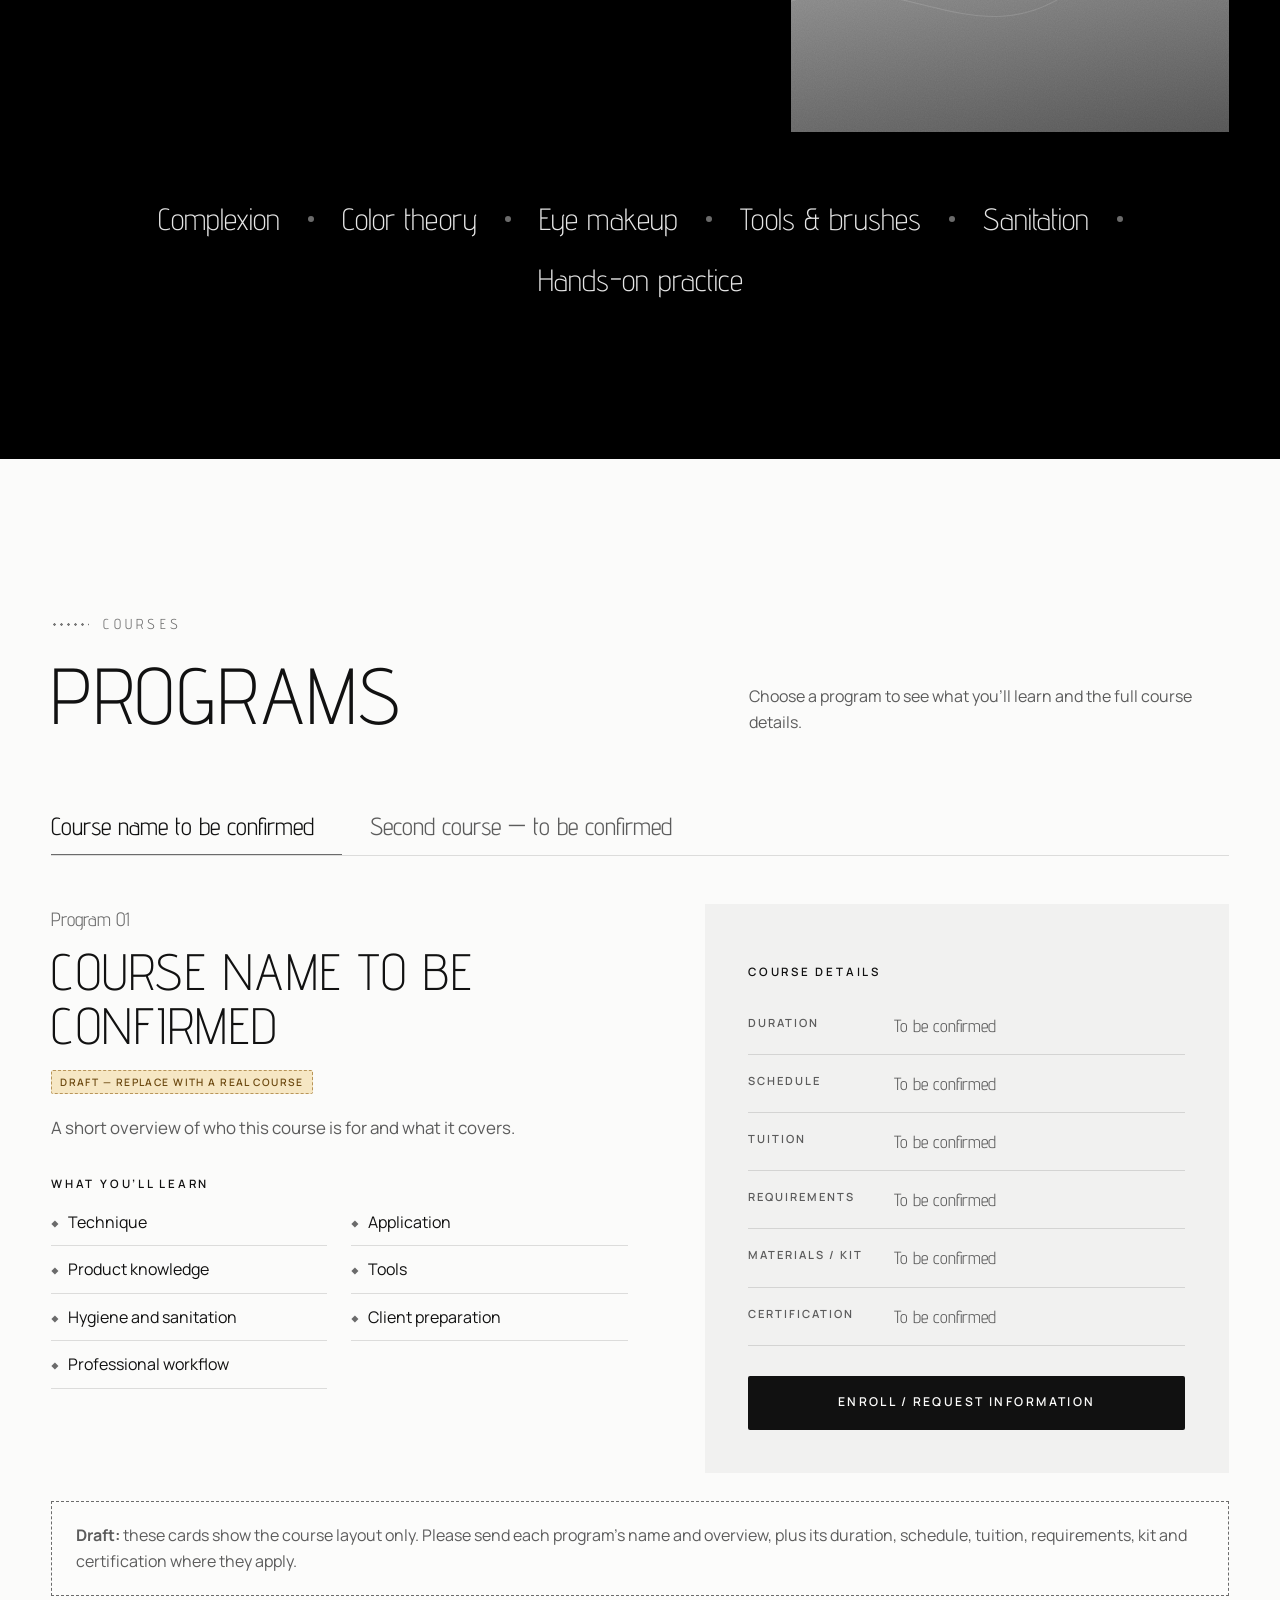
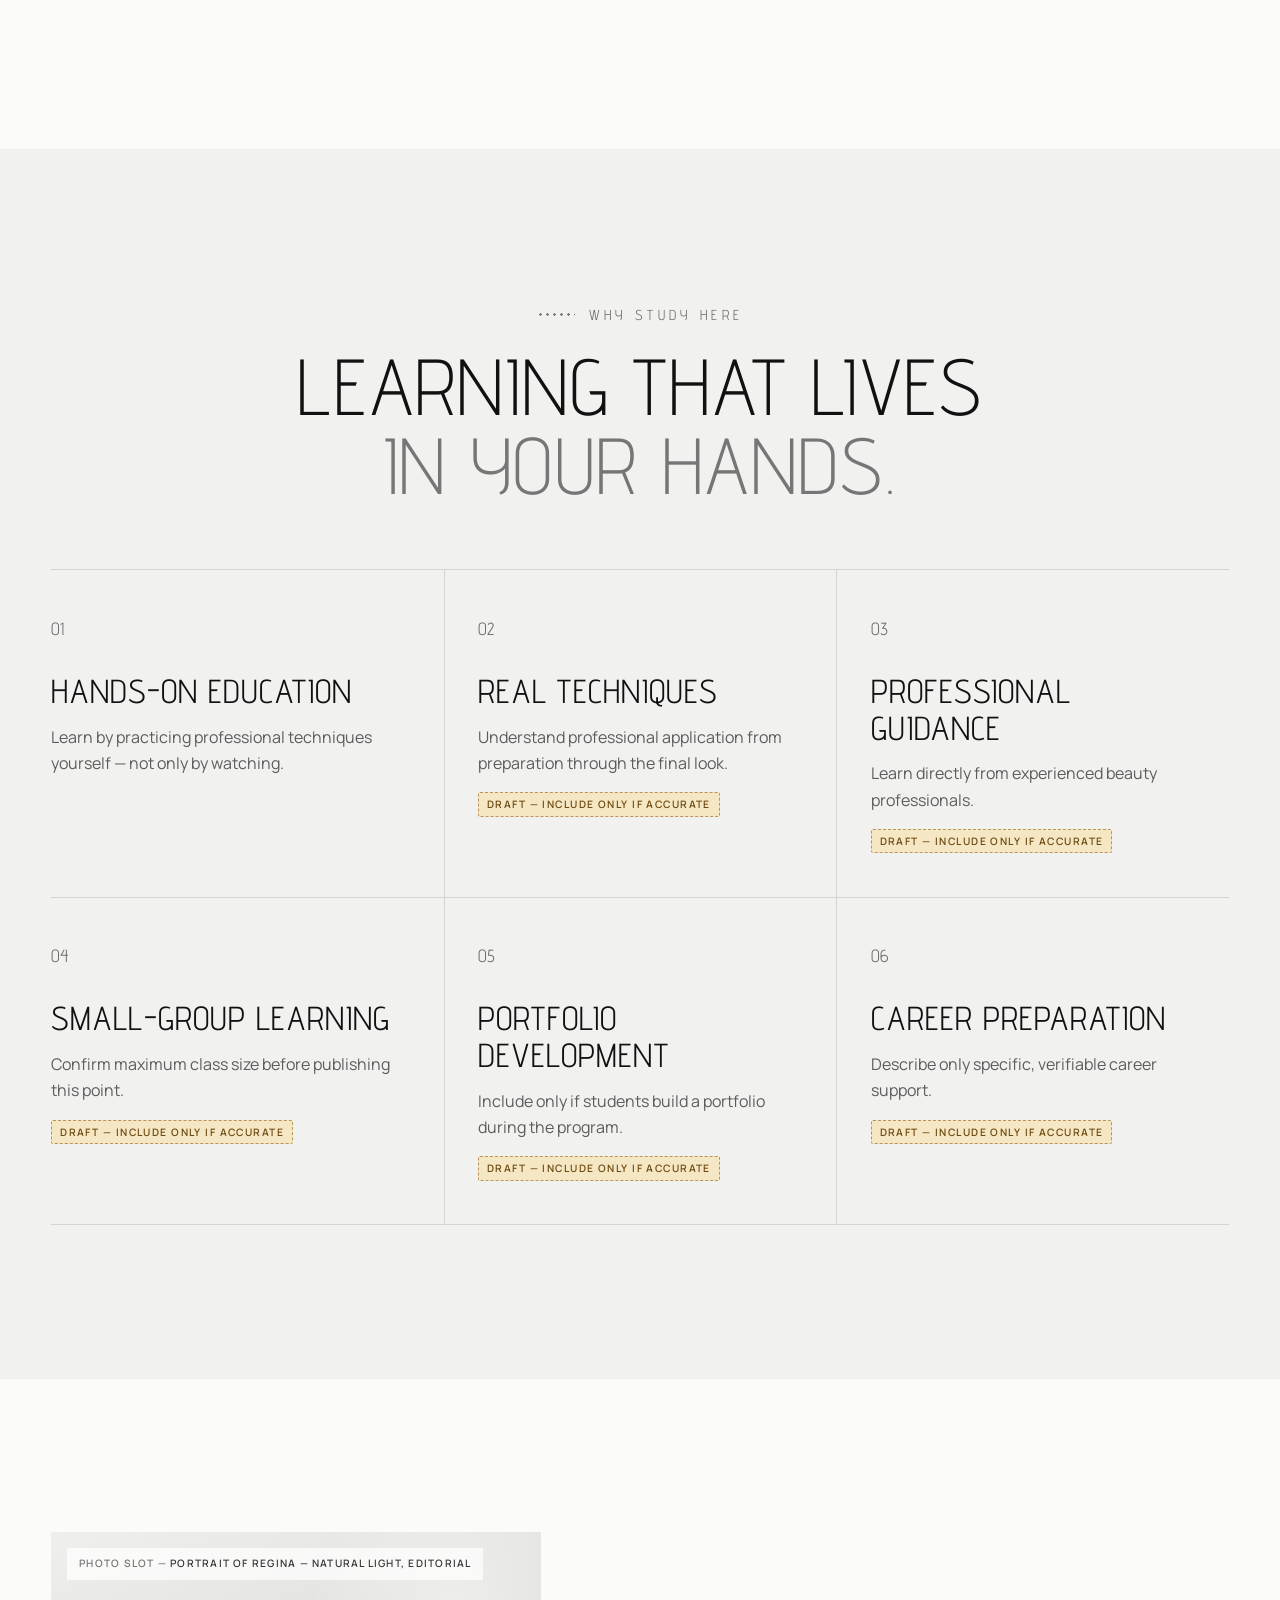
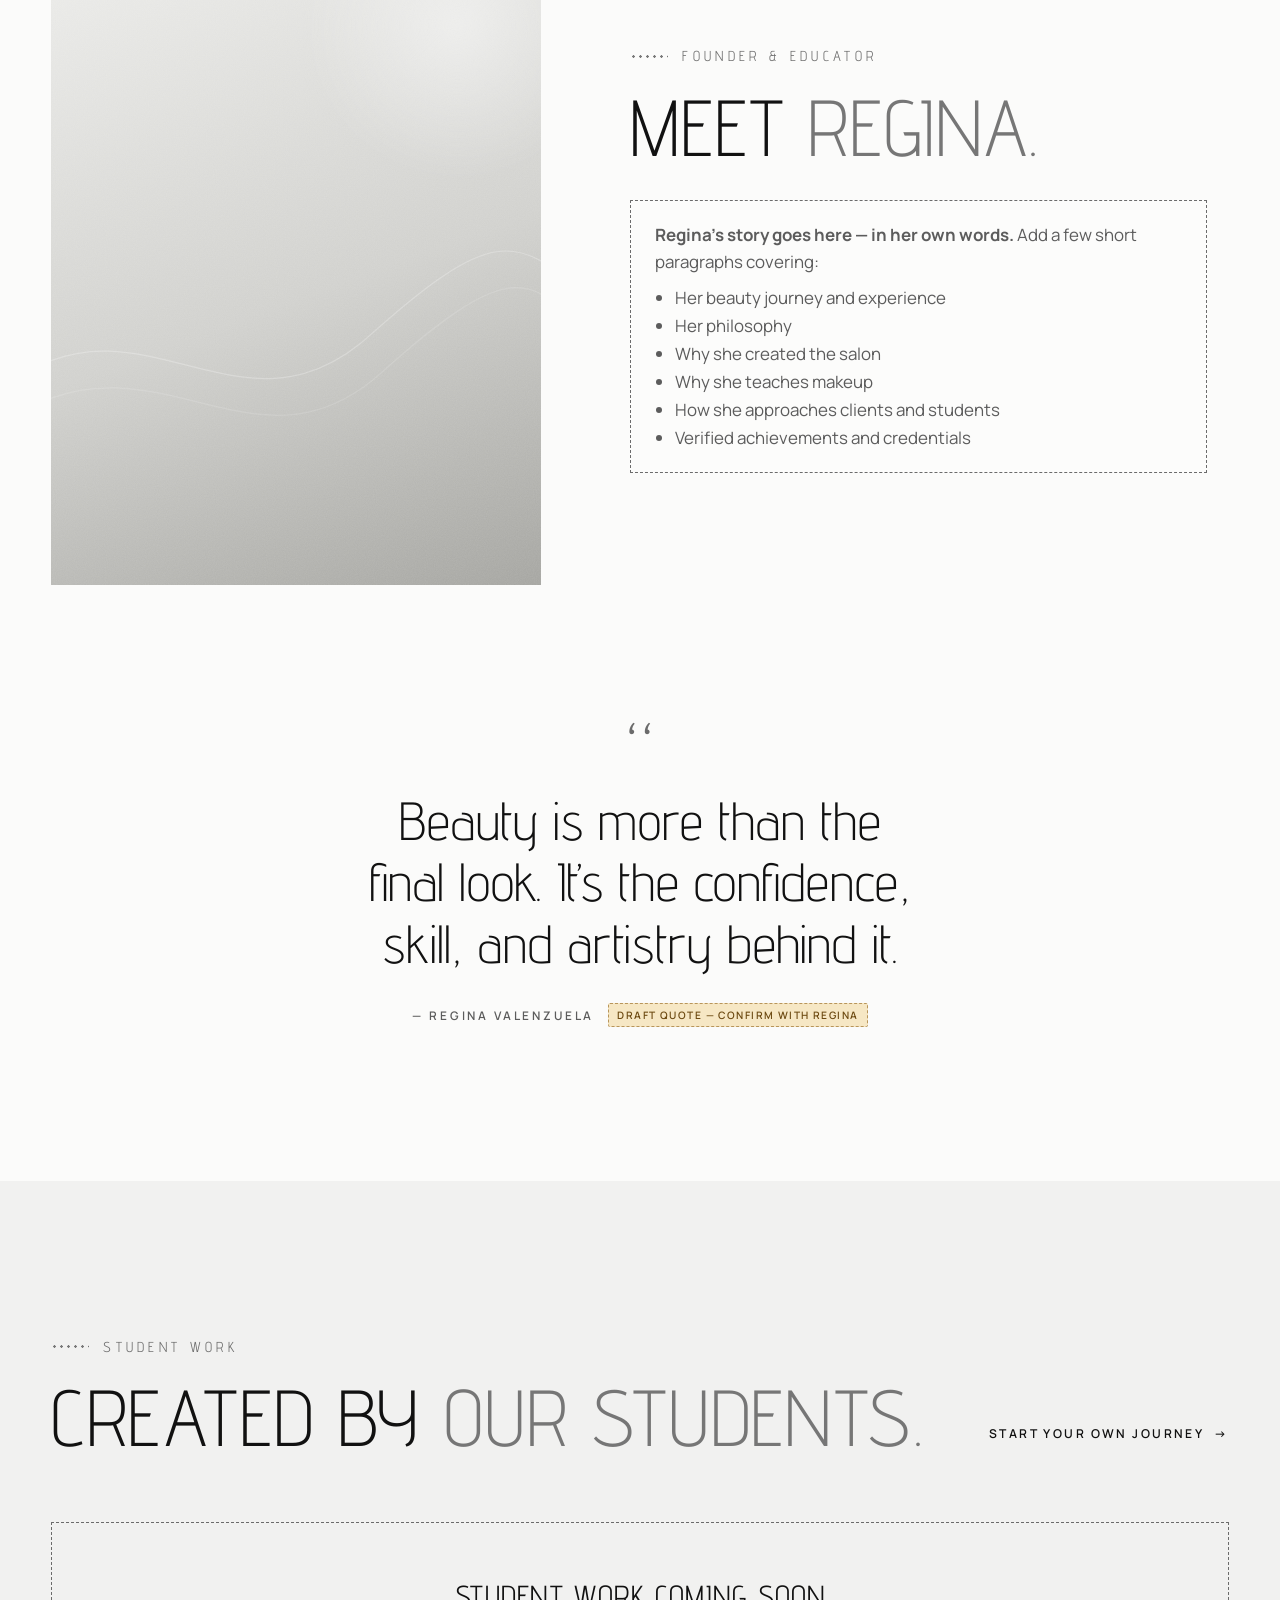
==== commit c72e9d7b: "Match website typography and colors to the brand logo Advent Pro (the logo's thin geometric capitals" ====
--- a/index.html
+++ b/index.html
@@ -5,7 +5,7 @@
   <meta name="viewport" content="width=device-width, initial-scale=1, viewport-fit=cover">
   <title>Regina Valenzuela Salon &amp; Makeup School | Beauty Services &amp; Makeup Classes</title>
   <meta name="description" content="Regina Valenzuela Salon & Makeup School — professional beauty services and hands-on makeup education. Book a salon appointment or explore makeup courses.">
-  <meta name="theme-color" content="#1c1410">
+  <meta name="theme-color" content="#000000">
   <meta name="color-scheme" content="light">
 
   <!-- Set the canonical/og:url once the domain is live (see README). -->
@@ -29,7 +29,7 @@
 
   <link rel="preconnect" href="https://fonts.googleapis.com">
   <link rel="preconnect" href="https://fonts.gstatic.com" crossorigin>
-  <link rel="stylesheet" href="https://fonts.googleapis.com/css2?family=Cormorant+Garamond:ital,wght@0,300;0,400;0,500;1,300;1,400&family=Manrope:wght@400;500;600&display=swap">
+  <link rel="stylesheet" href="https://fonts.googleapis.com/css2?family=Advent+Pro:wght@200;300;400;500&family=Manrope:wght@400;500;600&display=swap">
   <link rel="stylesheet" href="assets/css/styles.css">
 
   <script src="assets/js/config.js"></script>
@@ -37,6 +37,14 @@
 </head>
 <body>
   <a class="skip-link" href="#main">Skip to content</a>
+  <svg width="0" height="0" style="position:absolute" aria-hidden="true" focusable="false">
+    <symbol id="lash" viewBox="0 0 240 60">
+      <path d="M3 45 C 8 41, 16 40, 28 42 C 80 50, 140 48, 178 37 C 200 30, 216 18, 236 3 C 220 22, 204 35, 180 42 C 140 53, 80 53, 28 44 C 16 42, 9 43, 3 45 Z"/>
+      <path d="M132 47 C 158 43, 178 30, 196 13 C 185 31, 165 44, 138 49 Z"/>
+      <path d="M149 46 C 174 40, 194 26, 212 9 C 201 28, 182 42, 155 48 Z"/>
+      <path d="M166 45 C 190 37, 210 22, 229 5 C 218 25, 197 40, 172 47 Z"/>
+    </symbol>
+  </svg>
 
   <!-- Preview banner (only rendered while config.preview is true) -->
   <div class="preview-bar" id="preview-bar" hidden>
@@ -47,6 +55,7 @@
   <header class="site-header" id="site-header">
     <div class="site-header__inner">
       <a class="brand" href="#top" aria-label="Regina Valenzuela Salon & Makeup School — home">
+        <svg class="lash brand__lash" aria-hidden="true" focusable="false"><use href="#lash"/></svg>
         <span class="brand__name">Regina Valenzuela</span>
         <span class="brand__sub">Salon &amp; Makeup School</span>
       </a>
@@ -98,32 +107,16 @@
       <div class="hero__media" aria-hidden="true">
         <div class="hero__light"></div>
         <canvas class="hero__powder" id="powder"></canvas>
-        <svg class="hero__brush" viewBox="0 0 900 120" preserveAspectRatio="xMidYMid meet" focusable="false">
-          <defs>
-            <linearGradient id="handle" x1="0" x2="1">
-              <stop offset="0" stop-color="#140d09"/><stop offset=".55" stop-color="#3a2a20"/><stop offset="1" stop-color="#1b120d"/>
-            </linearGradient>
-            <linearGradient id="ferrule" x1="0" x2="0" y1="0" y2="1">
-              <stop offset="0" stop-color="#f1dfb8"/><stop offset=".45" stop-color="#b8955a"/><stop offset="1" stop-color="#6f5530"/>
-            </linearGradient>
-            <linearGradient id="bristle" x1="0" x2="1">
-              <stop offset="0" stop-color="#e9d6c0"/><stop offset=".7" stop-color="#c9a792"/><stop offset="1" stop-color="#a77d6a"/>
-            </linearGradient>
-          </defs>
-          <path d="M20 60 C 20 52, 30 50, 60 51 L 520 55 L 520 65 L 60 69 C 30 70, 20 68, 20 60 Z" fill="url(#handle)"/>
-          <rect x="518" y="49" width="120" height="22" rx="4" fill="url(#ferrule)"/>
-          <path d="M636 48 C 700 34, 790 30, 860 56 C 876 60, 876 60, 860 64 C 790 90, 700 86, 636 72 Z" fill="url(#bristle)"/>
-        </svg>
         <video class="hero__video" id="hero-video" muted loop playsinline preload="none" hidden></video>
         <div class="hero__vignette"></div>
       </div>
 
       <div class="hero__content">
-        <p class="eyebrow eyebrow--light hero__eyebrow reveal-hero" style="--d:.2s">Salon · Makeup School</p>
         <h1 class="hero__title" id="hero-title">
-          <span class="hero__line reveal-hero" style="--d:.45s">Regina</span>
-          <span class="hero__line reveal-hero" style="--d:.65s">Valenzuela</span>
-          <span class="hero__descriptor reveal-hero" style="--d:.95s">Salon &amp; Makeup School</span>
+          <svg class="lash hero__lash reveal-hero" style="--d:.2s" aria-hidden="true" focusable="false"><use href="#lash"/></svg>
+          <span class="hero__name reveal-hero" style="--d:.5s">Regina Valenzuela</span>
+          <span class="hero__divider reveal-hero" style="--d:.8s"><span>Salon &amp;</span></span>
+          <span class="hero__school reveal-hero" style="--d:1s">Makeup School</span>
         </h1>
         <p class="hero__tagline reveal-hero" style="--d:1.25s"><em>Where Beauty Becomes Art.</em></p>
         <p class="hero__copy reveal-hero" style="--d:1.45s">Professional beauty services and hands-on makeup education designed to inspire confidence, creativity, and excellence.</p>
@@ -237,7 +230,7 @@
         <svg class="stroke" viewBox="0 0 1600 600" preserveAspectRatio="xMidYMid slice" aria-hidden="true" focusable="false">
           <defs>
             <linearGradient id="strokeGrad" x1="0" x2="1">
-              <stop offset="0" stop-color="#d8b4a6"/><stop offset=".5" stop-color="#e8d9c3"/><stop offset="1" stop-color="#b8955a"/>
+              <stop offset="0" stop-color="#9a9a9a"/><stop offset=".5" stop-color="#f2f2f2"/><stop offset="1" stop-color="#6e6e6e"/>
             </linearGradient>
           </defs>
           <path id="stroke-path" d="M-80 380 C 240 250, 520 470, 820 320 S 1360 170, 1700 300" fill="none" stroke="url(#strokeGrad)" stroke-width="120" stroke-linecap="round"/>
@@ -533,7 +526,8 @@
     <div class="container">
       <div class="footer__top">
         <a class="brand brand--footer" href="#top">
-          <span class="brand__name">Regina Valenzuela</span>
+          <svg class="lash brand__lash" aria-hidden="true" focusable="false"><use href="#lash"/></svg>
+        <span class="brand__name">Regina Valenzuela</span>
           <span class="brand__sub">Salon &amp; Makeup School</span>
         </a>
         <p class="footer__tag"><em>Where Beauty Becomes Art.</em></p>
--- a/assets/css/styles.css
+++ b/assets/css/styles.css
@@ -3,28 +3,30 @@
    ===================================================================== */
 
 :root {
-  --ivory: #faf6f0;
-  --cream: #f2eadf;
-  --champagne: #e8d9c3;
-  --nude: #d9c1a8;
-  --blush: #d8b4a6;
-  --blush-deep: #b98a7a;
-  --espresso: #2b1e17;
-  --espresso-2: #1c1410;
-  --ink: #120d0a;
-  --gold: #b8955a;
-  --gold-light: #d7bd8a;
-  --text: #2b1e17;
-  --muted: #6b5a4e;
-  --line: rgba(43, 30, 23, .14);
-  --line-light: rgba(250, 246, 240, .18);
-  --text-light: #f6efe6;
-  --muted-light: #cbbcad;
+  /* Palette taken from the logo: pure black, pure white, neutral greys. */
+  --ivory: #fbfbfa;
+  --cream: #f1f1f0;
+  --champagne: #e6e6e6;
+  --nude: #cfcfcf;
+  --blush: #a9a9a9;       /* accent words on black */
+  --blush-deep: #767676;  /* accent words on white */
+  --espresso: #111111;
+  --espresso-2: #000000;
+  --ink: #000000;
+  --gold: #6b6b6b;        /* small accents on white (≥4.5:1) */
+  --gold-light: #c9c9c9;  /* small accents on black */
+  --white: #ffffff;
+  --text: #111111;
+  --muted: #5c5c5c;
+  --line: rgba(0, 0, 0, .12);
+  --line-light: rgba(255, 255, 255, .18);
+  --text-light: #ffffff;
+  --muted-light: #b3b3b3;
   --danger: #a3372b;
   --danger-light: #f0a99f;
   --success: #52704e;
 
-  --serif: "Cormorant Garamond", "Cormorant", Garamond, "Times New Roman", serif;
+  --serif: "Advent Pro", "Arial Narrow", "Helvetica Neue", sans-serif; /* logo typeface */
   --sans: "Manrope", system-ui, -apple-system, "Segoe UI", Roboto, sans-serif;
 
   --gutter: clamp(16px, 4vw, 56px);
@@ -56,8 +58,8 @@
 button { cursor: pointer; }
 h1, h2, h3, p, ul, ol, dl, dd, figure, blockquote { margin: 0; }
 ul, ol { padding: 0; list-style: none; }
-em { font-style: italic; }
-:focus-visible { outline: 2px solid var(--gold); outline-offset: 3px; }
+em { font-style: normal; }
+:focus-visible { outline: 2px solid currentColor; outline-offset: 3px; }
 [hidden] { display: none !important; }
 
 .visually-hidden {
@@ -79,22 +81,22 @@
 
 /* ---------- Type ---------- */
 .eyebrow {
-  font-family: var(--sans); font-size: .72rem; font-weight: 600;
-  letter-spacing: .28em; text-transform: uppercase; color: var(--gold);
+  font-family: var(--serif); font-size: .9rem; font-weight: 400;
+  letter-spacing: .3em; text-transform: uppercase; color: var(--gold);
   margin-bottom: 20px; display: flex; align-items: center; gap: 14px;
 }
-.eyebrow::before { content: ""; width: 32px; height: 1px; background: currentColor; opacity: .7; }
+.eyebrow::before { content: ""; width: 38px; height: 3px; background: radial-gradient(circle, currentColor 1px, transparent 1.5px) 0 50% / 7px 3px repeat-x; opacity: .9; }
 .eyebrow--light { color: var(--gold-light); }
 .section-head--center .eyebrow { justify-content: center; }
 
 .display {
   font-family: var(--serif); font-weight: 300;
-  font-size: clamp(2.7rem, 6.4vw, 5.6rem); line-height: .98; letter-spacing: -.015em;
+  font-size: clamp(2.6rem, 6.2vw, 5.4rem); line-height: 1; letter-spacing: .02em; text-transform: uppercase; text-wrap: balance;
 }
 .display em, .h2 em, .path__title em { font-weight: 300; color: var(--blush-deep); }
 .display--light em, .section--dark .display em { color: var(--blush); }
 .display--light { color: var(--text-light); }
-.h2 { font-family: var(--serif); font-weight: 400; font-size: clamp(2.1rem, 4.2vw, 3.4rem); line-height: 1.05; }
+.h2 { font-family: var(--serif); font-weight: 300; font-size: clamp(2rem, 4vw, 3.2rem); line-height: 1.05; letter-spacing: .03em; text-transform: uppercase; }
 .h2--light { color: var(--text-light); }
 .lede { font-size: clamp(1.02rem, 1.3vw, 1.14rem); color: var(--muted); max-width: 34em; margin-block: 28px 36px; }
 .lede--light { color: var(--muted-light); }
@@ -124,12 +126,12 @@
   transform: translateX(-120%); transition: transform .9s var(--ease);
 }
 .btn:hover::after { transform: translateX(120%); }
-.btn--gold { background: var(--gold); color: var(--ink); }
-.btn--gold:hover { background: var(--gold-light); }
+.btn--gold { background: var(--white); color: var(--ink); }
+.btn--gold:hover { background: var(--champagne); }
 .btn--dark { background: var(--espresso); color: var(--ivory); }
 .btn--dark:hover { background: var(--ink); }
-.btn--outline-light { border-color: rgba(246, 239, 230, .5); color: var(--text-light); background: transparent; }
-.btn--outline-light:hover { border-color: var(--text-light); background: rgba(246, 239, 230, .08); }
+.btn--outline-light { border-color: rgba(255, 255, 255, .5); color: var(--text-light); background: transparent; }
+.btn--outline-light:hover { border-color: var(--text-light); background: rgba(255, 255, 255, .08); }
 .btn--outline { border-color: var(--espresso); color: var(--espresso); }
 .btn--outline:hover { background: var(--espresso); color: var(--ivory); }
 .btn--small { --bh: 44px; padding: 0 20px; font-size: .68rem; }
@@ -150,15 +152,15 @@
 }
 .draft-note { margin-top: 18px; }
 .is-draft { position: relative; }
-.note { margin-top: 28px; padding: 20px 24px; border: 1px dashed var(--gold); color: var(--muted); background: rgba(232, 217, 195, .25); }
-.section--dark .note { color: var(--muted-light); background: rgba(232, 217, 195, .06); }
+.note { margin-top: 28px; padding: 20px 24px; border: 1px dashed var(--gold); color: var(--muted); background: rgba(255, 255, 255, .25); }
+.section--dark .note { color: var(--muted-light); background: rgba(255, 255, 255, .06); }
 .note strong { color: inherit; }
 
 /* ---------- Preview bar ---------- */
 .preview-bar {
   position: fixed; left: 16px; bottom: 16px; z-index: 90;
   display: flex; align-items: center; gap: 14px; flex-wrap: wrap; justify-content: center;
-  width: max-content; max-width: min(420px, calc(100% - 32px));
+  width: max-content; max-width: min(560px, calc(100% - 32px)); justify-content: flex-start;
   background: #f6e7c4; color: #4b340e; border: 1px solid #b8955a; padding: 8px 8px 8px 14px;
   font-size: .74rem; line-height: 1.4; box-shadow: 0 10px 30px rgba(0,0,0,.18);
 }
@@ -174,11 +176,13 @@
   height: var(--header-h); max-width: 1480px; margin: 0 auto; padding-inline: var(--gutter);
   display: flex; align-items: center; justify-content: space-between; gap: 24px;
 }
-.site-header.is-solid { background: rgba(28, 20, 16, .88); backdrop-filter: blur(14px) saturate(1.2); -webkit-backdrop-filter: blur(14px) saturate(1.2); box-shadow: 0 1px 0 var(--line-light); }
+.site-header.is-solid { background: rgba(0, 0, 0, .88); backdrop-filter: blur(14px) saturate(1.2); -webkit-backdrop-filter: blur(14px) saturate(1.2); box-shadow: 0 1px 0 var(--line-light); }
 .site-header.is-hidden { transform: translateY(-100%); }
 .brand { display: flex; flex-direction: column; text-decoration: none; line-height: 1; flex-shrink: 0; }
-.brand__name { font-family: var(--serif); font-size: 1.45rem; font-weight: 400; letter-spacing: .06em; }
-.brand__sub { font-size: .58rem; letter-spacing: .34em; text-transform: uppercase; margin-top: 6px; color: var(--gold-light); font-weight: 600; }
+.brand { align-items: center; text-align: center; }
+.brand__lash { width: 34px; height: 9px; fill: currentColor; margin-bottom: 3px; }
+.brand__name { font-family: var(--serif); font-size: 1.4rem; font-weight: 300; letter-spacing: .08em; text-transform: uppercase; }
+.brand__sub { font-family: var(--serif); font-size: .7rem; letter-spacing: .3em; text-transform: uppercase; margin-top: 5px; color: var(--muted-light); font-weight: 400; }
 .nav__list { display: flex; gap: clamp(16px, 2vw, 32px); }
 .nav__list a {
   font-size: .72rem; letter-spacing: .18em; text-transform: uppercase; text-decoration: none; font-weight: 500;
@@ -228,58 +232,53 @@
 /* ---------- Hero ---------- */
 .hero {
   position: relative; min-height: 100vh; min-height: 100svh; display: grid; align-items: center;
-  background: radial-gradient(120% 90% at 70% 30%, #3a2a20 0%, #1c1410 55%, #0d0907 100%);
+  background: radial-gradient(120% 90% at 50% 30%, #1c1c1c 0%, #070707 55%, #000 100%);
   color: var(--text-light); overflow: hidden; isolation: isolate;
 }
 .hero__media { position: absolute; inset: 0; z-index: -1; }
 .hero__light {
   position: absolute; inset: -20%;
   background:
-    conic-gradient(from 200deg at 78% 8%, transparent 0 18deg, rgba(247, 222, 180, .22) 26deg, transparent 40deg, rgba(247, 222, 180, .1) 52deg, transparent 64deg),
-    radial-gradient(40% 35% at 72% 34%, rgba(232, 190, 150, .26), transparent 70%);
+    conic-gradient(from 200deg at 78% 8%, transparent 0 18deg, rgba(255, 255, 255, .12) 26deg, transparent 40deg, rgba(255, 255, 255, .06) 52deg, transparent 64deg),
+    radial-gradient(40% 35% at 50% 30%, rgba(255, 255, 255, .12), transparent 70%);
   filter: blur(18px); animation: lightDrift 14s ease-in-out infinite alternate;
 }
 @keyframes lightDrift { from { transform: translate3d(0,0,0) rotate(0); } to { transform: translate3d(-3%, 2%, 0) rotate(2deg); } }
 .hero__powder { position: absolute; inset: 0; width: 100%; height: 100%; }
-.hero__brush {
-  position: absolute; width: min(74vw, 980px); right: -6vw; top: 22%;
-  opacity: 0; transform: translate3d(40vw, 0, 0) rotate(-14deg);
-  filter: drop-shadow(0 30px 40px rgba(0,0,0,.45));
-  animation: brushIn 3.2s var(--ease-out) .1s forwards;
-}
-@keyframes brushIn {
-  0% { opacity: 0; transform: translate3d(40vw, 4vh, 0) rotate(-6deg); }
-  100% { opacity: .9; transform: translate3d(0, 0, 0) rotate(-14deg); }
-}
 .hero__video { position: absolute; inset: 0; width: 100%; height: 100%; object-fit: cover; opacity: 0; transition: opacity 1.6s var(--ease); }
 .hero__video.is-ready { opacity: .75; }
-.hero.has-video .hero__brush { display: none; }
 .hero__vignette {
   position: absolute; inset: 0;
-  background: linear-gradient(90deg, rgba(13,9,7,.86) 0%, rgba(13,9,7,.5) 45%, rgba(13,9,7,.1) 100%),
-              linear-gradient(0deg, rgba(13,9,7,.7), transparent 40%);
+  background: linear-gradient(90deg, rgba(0,0,0,.86) 0%, rgba(0,0,0,.5) 45%, rgba(0,0,0,.1) 100%),
+              linear-gradient(0deg, rgba(0,0,0,.7), transparent 40%);
 }
 .hero__vignette::after { content: ""; position: absolute; inset: 0; background-image: var(--grain); opacity: .22; mix-blend-mode: overlay; }
 .hero__content {
   width: 100%; max-width: var(--max); margin: 0 auto; padding: calc(var(--header-h) + 40px) var(--gutter) 120px;
 }
-.hero__title { font-family: var(--serif); font-weight: 300; line-height: .9; margin-bottom: 26px; }
-.hero__line { display: block; font-size: clamp(3.6rem, 11.5vw, 9.6rem); letter-spacing: -.02em; }
-.hero__line:nth-child(2) { padding-left: clamp(0px, 6vw, 110px); font-style: italic; color: var(--champagne); }
-.hero__descriptor {
-  display: block; margin-top: 22px; font-family: var(--sans); font-size: clamp(.7rem, 1.1vw, .86rem);
-  letter-spacing: .5em; text-transform: uppercase; font-weight: 500; color: var(--gold-light);
-}
-.hero__tagline { font-family: var(--serif); font-size: clamp(1.6rem, 2.8vw, 2.3rem); font-weight: 300; margin-bottom: 14px; }
-.hero__copy { max-width: 32em; color: var(--muted-light); margin-bottom: 38px; }
+.hero__content { text-align: center; }
+.hero__title { display: inline-grid; justify-items: center; font-family: var(--serif); font-weight: 300; line-height: 1; margin-bottom: 34px; color: var(--white); max-width: 100%; }
+.hero__lash { width: clamp(110px, 16vw, 210px); aspect-ratio: 4 / 1; height: auto; fill: var(--white); margin-bottom: clamp(10px, 1.6vw, 22px); }
+.hero__name { font-size: clamp(2rem, 8vw, 6.6rem); letter-spacing: .05em; text-transform: uppercase; white-space: nowrap; }
+.hero__divider {
+  display: flex; align-items: center; gap: clamp(14px, 2.4vw, 36px); width: 100%; margin: clamp(10px, 1.6vw, 20px) 0;
+  font-size: clamp(.9rem, 1.9vw, 1.6rem); letter-spacing: .12em; text-transform: uppercase; font-weight: 300;
+}
+.hero__divider::before, .hero__divider::after {
+  content: ""; flex: 1; height: 4px; min-width: 40px;
+  background: radial-gradient(circle, var(--white) 1.3px, transparent 1.8px) 0 50% / 14px 4px repeat-x;
+}
+.hero__school { font-size: clamp(1.7rem, 6.6vw, 5.4rem); letter-spacing: .05em; text-transform: uppercase; white-space: nowrap; }
+.hero__lash.reveal-hero { clip-path: inset(0 100% 0 0); transform: none; animation-name: lashIn; animation-duration: 1.8s; }
+@keyframes lashIn { to { opacity: 1; clip-path: inset(0 0 0 0); } }
+.hero__tagline { font-family: var(--serif); font-size: clamp(1.4rem, 2.4vw, 2rem); font-weight: 300; letter-spacing: .04em; margin-bottom: 14px; }
+.hero__copy { max-width: 32em; color: var(--muted-light); margin: 0 auto 38px; }
+.hero__actions { justify-content: center; }
 .hero__actions { display: flex; flex-wrap: wrap; gap: 14px; }
 .reveal-hero { opacity: 0; transform: translateY(26px); animation: heroIn 1.4s var(--ease-out) forwards; animation-delay: var(--d, 0s); }
-.hero__line.reveal-hero { clip-path: inset(0 0 100% 0); transform: translateY(40%); animation-name: heroLine; }
 @keyframes heroIn { to { opacity: 1; transform: none; } }
-@keyframes heroLine { to { opacity: 1; transform: none; clip-path: inset(0 0 -10% 0); } }
 .hero__reel {
-  position: absolute; right: var(--gutter); bottom: 44px; font-family: var(--serif); font-style: italic;
-  font-size: 1.1rem; color: var(--champagne); display: flex; align-items: center; gap: 14px;
+  position: absolute; right: var(--gutter); bottom: 44px; font-family: var(--serif); font-size: 1.1rem; color: var(--champagne); display: flex; align-items: center; gap: 14px;
 }
 .hero__reel::before { content: ""; width: 40px; height: 1px; background: var(--gold-light); }
 .hero__reel span { display: inline-block; transition: opacity .6s, transform .6s var(--ease); }
@@ -292,8 +291,6 @@
 .hero__scroll-line { width: 1px; height: 44px; background: linear-gradient(var(--gold-light), transparent); animation: scrollLine 2.4s var(--ease) infinite; transform-origin: top; }
 @keyframes scrollLine { 0% { transform: scaleY(0); } 50% { transform: scaleY(1); } 100% { transform: scaleY(1); opacity: 0; } }
 @media (max-width: 720px) {
-  .hero { align-items: end; }
-  .hero__brush { width: 128vw; right: -22vw; top: 9%; }
   .hero__content { padding-bottom: 104px; }
   .hero__actions .btn { width: 100%; }
   .hero__reel { display: none; }
@@ -313,19 +310,19 @@
 .art::before { content: ""; position: absolute; inset: 0; background-image: var(--grain); opacity: .35; mix-blend-mode: soft-light; }
 .art::after {
   content: ""; position: absolute; width: 70%; aspect-ratio: 1; right: -18%; top: -12%; border-radius: 50%;
-  background: radial-gradient(circle, rgba(255,247,235,.45), transparent 65%); filter: blur(6px);
-}
-.art[data-tone="champagne"] { --art-bg: linear-gradient(160deg, #efe3d0 0%, #dcc6a8 55%, #b89a78 100%); }
-.art[data-tone="nude"] { --art-bg: linear-gradient(200deg, #e7d2bd 0%, #c9a88b 60%, #9c7b62 100%); }
-.art[data-tone="blush"] { --art-bg: linear-gradient(170deg, #ecd4c9 0%, #cfa597 55%, #8f6557 100%); }
-.art[data-tone="espresso"] { --art-bg: linear-gradient(170deg, #5a4436 0%, #33251d 55%, #1a120e 100%); }
+  background: radial-gradient(circle, rgba(255,255,255,.45), transparent 65%); filter: blur(6px);
+}
+.art[data-tone="champagne"] { --art-bg: linear-gradient(160deg, #f0f0ee 0%, #d6d6d3 55%, #aeaeaa 100%); }
+.art[data-tone="nude"] { --art-bg: linear-gradient(200deg, #e4e4e2 0%, #bdbdba 60%, #8e8e8b 100%); }
+.art[data-tone="blush"] { --art-bg: linear-gradient(170deg, #dadada 0%, #a4a4a4 55%, #5e5e5e 100%); }
+.art[data-tone="espresso"] { --art-bg: linear-gradient(170deg, #3a3a3a 0%, #1a1a1a 55%, #040404 100%); }
 .art__lines { position: absolute; inset: 0; opacity: .45; }
 .art__cap {
   position: relative; z-index: 1; margin: 16px; padding: 8px 12px; max-width: calc(100% - 32px);
   font-size: .64rem; letter-spacing: .12em; text-transform: uppercase; font-weight: 600; line-height: 1.5;
-  color: rgba(28,20,16,.78); background: rgba(250,246,240,.72); backdrop-filter: blur(4px);
-}
-.art[data-tone="espresso"] .art__cap { color: var(--text-light); background: rgba(28,20,16,.55); }
+  color: rgba(0,0,0,.78); background: rgba(255,255,255,.72); backdrop-filter: blur(4px);
+}
+.art[data-tone="espresso"] .art__cap { color: var(--text-light); background: rgba(0,0,0,.55); }
 .art__cap::before { content: "Photo slot — "; color: var(--blush-deep); }
 .art[data-tone="espresso"] .art__cap::before { color: var(--gold-light); }
 body:not(.is-preview) .art__cap { display: none; }
@@ -340,14 +337,14 @@
 .path__media { position: absolute; inset: 0; z-index: -1; }
 .path__media .art__cap { margin-top: calc(var(--header-h) + 16px); }
 .path__media .art, .path__media img { transform: scale(1.08); transition: transform 1.8s var(--ease); }
-.path::before { content: ""; position: absolute; inset: 0; z-index: 0; background: linear-gradient(0deg, rgba(13,9,7,.9) 0%, rgba(13,9,7,.35) 55%, rgba(13,9,7,.15)); transition: background .8s; pointer-events: none; }
+.path::before { content: ""; position: absolute; inset: 0; z-index: 0; background: linear-gradient(0deg, rgba(0,0,0,.9) 0%, rgba(0,0,0,.35) 55%, rgba(0,0,0,.15)); transition: background .8s; pointer-events: none; }
 .path__body { position: relative; z-index: 1; padding: clamp(28px, 5vw, 72px); max-width: 560px; }
-.path__title { font-family: var(--serif); font-weight: 300; font-size: clamp(2.4rem, 4.6vw, 4.4rem); line-height: 1; text-transform: none; margin-bottom: 18px; }
+.path__title { font-family: var(--serif); font-weight: 300; font-size: clamp(2.3rem, 4.4vw, 4.2rem); line-height: 1.02; letter-spacing: .02em; text-transform: uppercase; margin-bottom: 18px; }
 .path__title em { color: var(--champagne); }
 .path__copy { color: var(--muted-light); margin-bottom: 26px; max-width: 26em; }
 .path__cta {
   display: inline-flex; align-items: center; gap: 12px; min-height: 48px; padding: 0 24px;
-  border: 1px solid rgba(246,239,230,.5); font-size: .74rem; letter-spacing: .2em; text-transform: uppercase; font-weight: 600;
+  border: 1px solid rgba(255,255,255,.5); font-size: .74rem; letter-spacing: .2em; text-transform: uppercase; font-weight: 600;
   transition: background .5s var(--ease), color .5s var(--ease), border-color .5s;
 }
 .path + .path { border-left: 1px solid var(--line-light); }
@@ -355,10 +352,10 @@
   .paths:hover .path { flex-grow: .8; }
   .paths .path:hover { flex-grow: 1.25; }
   .path:hover .path__media .art, .path:hover .path__media img { transform: scale(1); }
-  .path:hover .path__cta { background: var(--gold); border-color: var(--gold); color: var(--ink); }
+  .path:hover .path__cta { background: var(--white); border-color: var(--white); color: var(--ink); }
 }
 .path:focus-visible { outline-offset: -6px; }
-.path:focus-visible .path__cta { background: var(--gold); border-color: var(--gold); color: var(--ink); }
+.path:focus-visible .path__cta { background: var(--white); border-color: var(--white); color: var(--ink); }
 @media (max-width: 899px) {
   .paths { flex-direction: column; min-height: 0; }
   .path { min-height: 78svh; }
@@ -370,7 +367,7 @@
 .salon__intro { display: grid; grid-template-columns: 1fr 1.05fr; gap: clamp(40px, 7vw, 120px); align-items: center; margin-bottom: clamp(96px, 12vw, 180px); }
 .salon__images { position: relative; padding-bottom: 18%; }
 .salon__images .frame--tall { width: 78%; margin-left: auto; }
-.salon__images .frame--small { position: absolute; width: 44%; left: 0; bottom: 0; box-shadow: 0 30px 60px -20px rgba(43,30,23,.35); border: 10px solid var(--ivory); }
+.salon__images .frame--small { position: absolute; width: 44%; left: 0; bottom: 0; box-shadow: 0 30px 60px -20px rgba(0,0,0,.35); border: 10px solid var(--ivory); }
 @media (max-width: 899px) {
   .salon__intro { grid-template-columns: 1fr; }
   .salon__images .frame--tall { width: 84%; }
@@ -394,8 +391,8 @@
   animation: fadeUp .7s var(--ease-out) both;
 }
 @keyframes fadeUp { from { opacity: 0; transform: translateY(14px); } to { opacity: 1; transform: none; } }
-.service__n { font-family: var(--serif); font-style: italic; font-size: 1.2rem; color: var(--gold); }
-.service__name { font-family: var(--serif); font-size: clamp(1.6rem, 2.4vw, 2.1rem); font-weight: 400; line-height: 1.1; }
+.service__n { font-family: var(--serif); font-size: 1.2rem; color: var(--gold); }
+.service__name { text-transform: uppercase; letter-spacing: .03em; font-family: var(--serif); font-size: clamp(1.6rem, 2.4vw, 2.1rem); font-weight: 400; line-height: 1.1; }
 .service__cat { display: block; font-family: var(--sans); font-size: .66rem; letter-spacing: .2em; text-transform: uppercase; color: var(--muted); margin-top: 6px; font-weight: 600; }
 .service__desc { color: var(--muted); }
 .service__meta { display: flex; gap: 18px; margin-top: 8px; font-size: .82rem; color: var(--espresso); font-weight: 500; }
@@ -437,7 +434,7 @@
 .ba__after-wrap { position: absolute; inset: 0; clip-path: inset(0 0 0 var(--pos)); }
 .ba__label {
   position: absolute; top: 16px; z-index: 2; padding: 6px 12px; font-size: .64rem; letter-spacing: .22em; text-transform: uppercase; font-weight: 600;
-  background: rgba(250,246,240,.85); color: var(--espresso); pointer-events: none;
+  background: rgba(255,255,255,.85); color: var(--espresso); pointer-events: none;
 }
 .ba__label--before { left: 16px; }
 .ba__label--after { right: 16px; }
@@ -457,7 +454,7 @@
 .ba__range::-moz-range-thumb { width: 56px; height: 100vh; border: 0; }
 .ba:has(.ba__range:focus-visible) { outline: 2px solid var(--gold); outline-offset: 4px; }
 .ba__cap { margin-top: 12px; color: var(--muted); font-size: .9rem; text-align: center; }
-.ba--demo .ba__label { background: rgba(250,246,240,.9); }
+.ba--demo .ba__label { background: rgba(255,255,255,.9); }
 
 /* ---------- Portfolio ---------- */
 .portfolio__grid { display: grid; grid-template-columns: repeat(12, 1fr); grid-auto-rows: clamp(70px, 8vw, 118px); grid-auto-flow: dense; gap: clamp(12px, 1.6vw, 24px); }
@@ -469,7 +466,7 @@
 .pf__btn { position: absolute; inset: 0; width: 100%; padding: 0; border: 0; background: none; }
 .pf figcaption {
   position: absolute; left: 0; right: 0; bottom: 0; padding: 18px; color: var(--ivory); font-size: .72rem; letter-spacing: .18em; text-transform: uppercase; font-weight: 600;
-  background: linear-gradient(0deg, rgba(13,9,7,.65), transparent); opacity: 0; transform: translateY(8px); transition: opacity .6s, transform .6s var(--ease); pointer-events: none;
+  background: linear-gradient(0deg, rgba(0,0,0,.65), transparent); opacity: 0; transform: translateY(8px); transition: opacity .6s, transform .6s var(--ease); pointer-events: none;
 }
 @media (hover: hover) {
   .pf:hover img, .pf:hover .art { transform: scale(1.04); }
@@ -510,7 +507,7 @@
 .school-intro__grid { display: grid; grid-template-columns: 1.6fr 1fr; gap: clamp(20px, 3vw, 40px); align-items: start; }
 .school-intro__grid .frame--tall { margin-top: 18%; }
 .topic-list { grid-column: 1 / -1; display: flex; flex-wrap: wrap; gap: 10px 28px; justify-content: center; padding-top: 24px; }
-.topic-list li { font-family: var(--serif); font-size: clamp(1.3rem, 2.4vw, 2rem); font-style: italic; font-weight: 300; color: var(--champagne); display: flex; align-items: center; gap: 28px; }
+.topic-list li { font-family: var(--serif); font-size: clamp(1.3rem, 2.4vw, 2rem); font-weight: 300; color: var(--champagne); display: flex; align-items: center; gap: 28px; }
 .topic-list li:not(:last-child)::after { content: ""; width: 6px; height: 6px; border-radius: 50%; background: var(--gold); }
 @media (max-width: 720px) {
   .school-intro__grid { grid-template-columns: 1fr; }
@@ -526,8 +523,8 @@
 }
 .course-tab[aria-selected="true"] { color: var(--espresso); border-bottom-color: var(--gold); }
 .course { display: grid; grid-template-columns: 1.1fr 1fr; gap: clamp(32px, 6vw, 96px); animation: fadeUp .7s var(--ease-out) both; }
-.course__num { font-family: var(--serif); font-style: italic; color: var(--gold); font-size: 1.2rem; }
-.course__name { font-family: var(--serif); font-weight: 300; font-size: clamp(2.2rem, 4vw, 3.4rem); line-height: 1.05; margin: 10px 0 20px; }
+.course__num { font-family: var(--serif); color: var(--gold); font-size: 1.2rem; }
+.course__name { text-transform: uppercase; letter-spacing: .03em; font-family: var(--serif); font-weight: 300; font-size: clamp(2.2rem, 4vw, 3.4rem); line-height: 1.05; margin: 10px 0 20px; }
 .course__overview { color: var(--muted); font-size: 1.06rem; margin-bottom: 32px; max-width: 32em; }
 .course__h { font-size: .72rem; letter-spacing: .24em; text-transform: uppercase; font-weight: 600; color: var(--espresso); margin-bottom: 16px; }
 .course__learn { display: grid; grid-template-columns: repeat(2, minmax(0, 1fr)); gap: 10px 24px; margin-bottom: 36px; }
@@ -538,7 +535,7 @@
 .course__details div { display: grid; grid-template-columns: 130px 1fr; gap: 16px; padding: 14px 0; border-bottom: 1px solid var(--line); }
 .course__details dt { font-size: .7rem; letter-spacing: .18em; text-transform: uppercase; font-weight: 600; color: var(--muted); padding-top: 3px; }
 .course__details dd { font-weight: 500; }
-.course__details .tbc { color: var(--muted); font-style: italic; font-weight: 400; font-family: var(--serif); font-size: 1.1rem; }
+.course__details .tbc { color: var(--muted); font-weight: 400; font-family: var(--serif); font-size: 1.1rem; }
 .course__actions { display: grid; gap: 10px; }
 @media (max-width: 899px) {
   .course { grid-template-columns: 1fr; }
@@ -550,8 +547,8 @@
 .why__list { display: grid; grid-template-columns: repeat(3, 1fr); border-top: 1px solid var(--line); counter-reset: why; }
 .why__item { padding: clamp(28px, 3.4vw, 48px) clamp(20px, 2.6vw, 36px) clamp(28px, 3.4vw, 48px) 0; border-bottom: 1px solid var(--line); counter-increment: why; position: relative; }
 .why__item:not(:nth-child(3n + 1)) { padding-left: clamp(20px, 2.6vw, 36px); border-left: 1px solid var(--line); }
-.why__item::before { content: counter(why, decimal-leading-zero); font-family: var(--serif); font-style: italic; color: var(--gold); font-size: 1.1rem; display: block; margin-bottom: 30px; }
-.why__title { font-family: var(--serif); font-size: clamp(1.7rem, 2.6vw, 2.2rem); font-weight: 400; line-height: 1.1; margin-bottom: 14px; }
+.why__item::before { content: counter(why, decimal-leading-zero); font-family: var(--serif); color: var(--gold); font-size: 1.1rem; display: block; margin-bottom: 30px; }
+.why__title { text-transform: uppercase; letter-spacing: .03em; font-family: var(--serif); font-size: clamp(1.7rem, 2.6vw, 2.2rem); font-weight: 400; line-height: 1.1; margin-bottom: 14px; }
 .why__text { color: var(--muted); }
 .why__item .draft-badge { margin-top: 16px; }
 @media (max-width: 899px) {
@@ -574,7 +571,7 @@
 .credentials li::before { content: ""; position: absolute; left: 0; top: .7em; width: 10px; height: 1px; background: var(--gold); }
 .quote { margin-top: clamp(80px, 11vw, 150px); text-align: center; }
 .quote blockquote p {
-  font-family: var(--serif); font-weight: 300; font-style: italic; font-size: clamp(1.9rem, 4.2vw, 3.6rem); line-height: 1.15;
+  font-family: var(--serif); font-weight: 300; font-size: clamp(1.9rem, 4.2vw, 3.6rem); line-height: 1.15;
   max-width: 22ch; margin: 0 auto; text-wrap: balance;
 }
 .quote blockquote p::before { content: "“"; display: block; font-size: 1.6em; line-height: .6; color: var(--gold); font-style: normal; margin-bottom: 12px; }
@@ -594,7 +591,7 @@
   border: 1px dashed var(--gold); padding: clamp(28px, 4vw, 48px); text-align: center; color: var(--muted);
   display: grid; gap: 14px; justify-items: center;
 }
-.empty__title { font-family: var(--serif); font-size: clamp(1.4rem, 2.4vw, 1.9rem); color: var(--espresso); font-weight: 400; }
+.empty__title { text-transform: uppercase; letter-spacing: .03em; font-family: var(--serif); font-size: clamp(1.4rem, 2.4vw, 1.9rem); color: var(--espresso); font-weight: 400; }
 .section--dark .empty { color: var(--muted-light); }
 .section--dark .empty__title { color: var(--text-light); }
 
@@ -628,16 +625,16 @@
 
 /* ---------- Experience ---------- */
 .experience { padding-block: clamp(80px, 12vw, 160px); position: relative; overflow: hidden; }
-.experience::before { content: ""; position: absolute; inset: 0; background: radial-gradient(60% 50% at 80% 20%, rgba(184,149,90,.14), transparent 70%); pointer-events: none; }
+.experience::before { content: ""; position: absolute; inset: 0; background: radial-gradient(60% 50% at 80% 20%, rgba(255,255,255,.14), transparent 70%); pointer-events: none; }
 .steps { position: relative; }
 .steps li {
   display: grid; grid-template-columns: 60px minmax(0, 1fr) minmax(0, 1fr); gap: 20px; align-items: baseline;
   padding: clamp(18px, 2.4vw, 30px) 0; border-bottom: 1px solid var(--line-light);
 }
-.steps__n { font-family: var(--serif); font-style: italic; color: var(--gold-light); }
+.steps__n { font-family: var(--serif); color: var(--gold-light); }
 .steps__word {
-  font-family: var(--serif); font-weight: 300; font-size: clamp(2.6rem, 7vw, 6rem); line-height: 1; letter-spacing: -.01em;
-  color: transparent; -webkit-text-stroke: 1px rgba(232, 217, 195, .55);
+  font-family: var(--serif); font-weight: 200; text-transform: uppercase; letter-spacing: .04em; font-size: clamp(2.6rem, 7vw, 6rem); line-height: 1; letter-spacing: -.01em;
+  color: transparent; -webkit-text-stroke: 1px rgba(255, 255, 255, .55);
   background: linear-gradient(90deg, var(--champagne) 50%, transparent 50%) 100% 0 / 200% 100% no-repeat;
   -webkit-background-clip: text; background-clip: text;
   transition: background-position 1.4s var(--ease);
@@ -676,9 +673,9 @@
   display: grid; gap: 6px; transition: background .5s var(--ease), border-color .5s;
 }
 .choose__card:hover { border-color: var(--gold-light); }
-.choose__card[aria-pressed="true"] { background: rgba(232, 217, 195, .08); border-color: var(--gold); }
+.choose__card[aria-pressed="true"] { background: rgba(255, 255, 255, .08); border-color: var(--white); }
 .choose__kicker { font-size: .7rem; letter-spacing: .24em; text-transform: uppercase; color: var(--gold-light); font-weight: 600; }
-.choose__title { font-family: var(--serif); font-size: clamp(1.8rem, 3.4vw, 2.8rem); font-weight: 300; line-height: 1.1; }
+.choose__title { text-transform: uppercase; letter-spacing: .03em; font-family: var(--serif); font-size: clamp(1.8rem, 3.4vw, 2.8rem); font-weight: 300; line-height: 1.1; }
 .choose__cta { font-size: .78rem; letter-spacing: .12em; text-transform: uppercase; color: var(--muted-light); margin-top: 8px; font-weight: 600; }
 @media (max-width: 560px) { .choose { grid-template-columns: 1fr; } }
 
@@ -686,7 +683,7 @@
 @media (max-width: 899px) { .contact__grid { grid-template-columns: 1fr; } }
 
 .form { display: grid; gap: 20px; }
-.form__title { font-family: var(--serif); font-size: clamp(1.8rem, 3vw, 2.4rem); font-weight: 300; }
+.form__title { text-transform: uppercase; letter-spacing: .03em; font-family: var(--serif); font-size: clamp(1.8rem, 3vw, 2.4rem); font-weight: 300; }
 .form__intro { color: var(--muted-light); margin-top: -8px; }
 .form__row { display: grid; grid-template-columns: 1fr 1fr; gap: 20px; }
 @media (max-width: 560px) { .form__row { grid-template-columns: 1fr; } }
@@ -695,34 +692,34 @@
 .field legend { margin-bottom: 8px; }
 .field input:not([type="checkbox"]):not([type="radio"]), .field select, .field textarea {
   width: 100%; min-height: 52px; padding: 12px 16px; font-size: 1rem; /* 16px avoids iOS zoom */
-  background: rgba(250, 246, 240, .05); color: var(--text-light);
-  border: 1px solid rgba(246, 239, 230, .28); border-radius: var(--radius);
+  background: rgba(255, 255, 255, .05); color: var(--text-light);
+  border: 1px solid rgba(255, 255, 255, .28); border-radius: var(--radius);
   transition: border-color .3s, background .3s;
 }
 .field select { appearance: none; -webkit-appearance: none; background-image: linear-gradient(45deg, transparent 50%, var(--gold-light) 50%), linear-gradient(135deg, var(--gold-light) 50%, transparent 50%); background-position: calc(100% - 22px) 50%, calc(100% - 16px) 50%; background-size: 6px 6px; background-repeat: no-repeat; padding-right: 44px; }
 .field select option { color: var(--ink); background: var(--ivory); }
 .field input[type="date"] { color-scheme: dark; }
 .field textarea { resize: vertical; min-height: 120px; }
-.field input:focus, .field select:focus, .field textarea:focus { outline: none; border-color: var(--gold-light); background: rgba(250, 246, 240, .09); }
+.field input:focus, .field select:focus, .field textarea:focus { outline: none; border-color: var(--gold-light); background: rgba(255, 255, 255, .09); }
 .field [aria-invalid="true"] { border-color: var(--danger-light) !important; }
 .field__error { color: var(--danger-light); font-size: .86rem; min-height: 0; }
 .field__error:empty { display: none; }
 .field--check { grid-template-columns: 24px 1fr; align-items: start; gap: 12px; }
-.field--check input { width: 22px; height: 22px; margin: 2px 0 0; accent-color: var(--gold); }
+.field--check input { width: 22px; height: 22px; margin: 2px 0 0; accent-color: var(--white); }
 .field--check label { text-transform: none; letter-spacing: 0; font-size: .92rem; font-weight: 400; color: var(--muted-light); }
 .field--check .field__error { grid-column: 2; }
 .pills { display: flex; flex-wrap: wrap; gap: 8px; }
 .pill { position: relative; }
 .pill input { position: absolute; opacity: 0; inset: 0; margin: 0; cursor: pointer; }
-.pill span { display: inline-flex; align-items: center; min-height: 44px; padding: 0 18px; border: 1px solid rgba(246,239,230,.28); border-radius: 40px; font-size: .9rem; color: var(--muted-light); transition: all .3s; }
-.pill input:checked + span { border-color: var(--gold); color: var(--text-light); background: rgba(184,149,90,.18); }
+.pill span { display: inline-flex; align-items: center; min-height: 44px; padding: 0 18px; border: 1px solid rgba(255,255,255,.28); border-radius: 40px; font-size: .9rem; color: var(--muted-light); transition: all .3s; }
+.pill input:checked + span { border-color: var(--white); color: var(--text-light); background: rgba(255,255,255,.18); }
 .pill input:focus-visible + span { outline: 2px solid var(--gold); outline-offset: 2px; }
 .hp { position: absolute; left: -9999px; width: 1px; height: 1px; overflow: hidden; }
 .form__status:empty { display: none; }
 .form__status { padding: 18px 20px; border: 1px solid; font-size: .95rem; }
 .form__status.is-success { border-color: #8fb088; background: rgba(143,176,136,.12); color: #d9ead3; }
 .form__status.is-error { border-color: var(--danger-light); background: rgba(240,169,159,.1); color: #f7d3cd; }
-.form__status.is-info { border-color: var(--gold); background: rgba(184,149,90,.12); color: var(--champagne); }
+.form__status.is-info { border-color: var(--gold); background: rgba(255,255,255,.12); color: var(--champagne); }
 .form__status strong { display: block; font-family: var(--serif); font-size: 1.3rem; font-weight: 400; margin-bottom: 4px; }
 .form button[type="submit"][aria-busy="true"] { opacity: .7; pointer-events: none; }
 
@@ -735,26 +732,28 @@
 .details__list dt { font-size: .7rem; letter-spacing: .18em; text-transform: uppercase; color: var(--gold-light); font-weight: 600; padding-top: 3px; }
 .details__list dd { color: var(--text-light); overflow-wrap: anywhere; }
 .details__list dd a { text-decoration-color: var(--gold); text-underline-offset: 3px; }
-.details__list .tbc { color: var(--muted-light); font-style: italic; font-family: var(--serif); font-size: 1.1rem; }
+.details__list .tbc { color: var(--muted-light); font-family: var(--serif); font-size: 1.1rem; }
 .hours { display: grid; gap: 4px; }
 .hours div { display: flex; justify-content: space-between; gap: 16px; }
-.map { aspect-ratio: 4 / 3; background: rgba(250,246,240,.04); border: 1px solid var(--line-light); position: relative; overflow: hidden; }
+.map { aspect-ratio: 4 / 3; background: rgba(255,255,255,.04); border: 1px solid var(--line-light); position: relative; overflow: hidden; }
 .map iframe { width: 100%; height: 100%; border: 0; filter: grayscale(.4) sepia(.2) contrast(.95); }
-.map__empty { position: absolute; inset: 0; display: grid; place-items: center; text-align: center; padding: 24px; color: var(--muted-light); font-family: var(--serif); font-style: italic; font-size: 1.1rem; }
+.map__empty { position: absolute; inset: 0; display: grid; place-items: center; text-align: center; padding: 24px; color: var(--muted-light); font-family: var(--serif); font-size: 1.1rem; }
 .map__load { position: absolute; inset: 0; display: grid; place-items: center; }
 
 /* ---------- Footer ---------- */
 .footer { background: var(--ink); color: var(--muted-light); padding: clamp(64px, 8vw, 110px) 0 calc(28px + env(safe-area-inset-bottom)); }
 .footer__top { display: flex; flex-wrap: wrap; justify-content: space-between; align-items: flex-end; gap: 24px; padding-bottom: 48px; border-bottom: 1px solid var(--line-light); }
 .brand--footer { color: var(--text-light); }
-.brand--footer .brand__name { font-size: clamp(2rem, 4.4vw, 3.6rem); font-weight: 300; }
+.brand--footer { align-items: flex-start; text-align: left; }
+.brand--footer .brand__lash { width: 80px; height: 20px; margin-bottom: 10px; }
+.brand--footer .brand__name { font-size: clamp(1.9rem, 4.2vw, 3.4rem); font-weight: 300; }
 .brand--footer .brand__sub { margin-top: 12px; font-size: .66rem; }
 .footer__tag { font-family: var(--serif); font-size: 1.4rem; color: var(--champagne); }
 .footer__cols { display: grid; grid-template-columns: repeat(4, 1fr); gap: 32px; padding: 48px 0; }
 .footer__h { font-family: var(--sans); font-size: .7rem; letter-spacing: .24em; text-transform: uppercase; color: var(--gold-light); font-weight: 600; margin-bottom: 16px; }
 .footer__cols a { display: inline-block; padding: 6px 0; text-decoration: none; color: var(--muted-light); transition: color .3s; }
 .footer__cols a:hover { color: var(--text-light); }
-.footer__cols .muted { font-style: italic; font-family: var(--serif); font-size: 1.05rem; }
+.footer__cols .muted { font-family: var(--serif); font-size: 1.05rem; }
 .footer__bottom { display: flex; flex-wrap: wrap; justify-content: space-between; gap: 16px; padding-top: 28px; border-top: 1px solid var(--line-light); font-size: .82rem; }
 .footer__bottom ul { display: flex; gap: 24px; }
 .footer__bottom a { text-decoration: none; padding: 6px 0; display: inline-block; }
@@ -769,16 +768,16 @@
 @media (max-width: 720px) {
   .dock {
     position: fixed; left: 0; right: 0; bottom: 0; z-index: 50; display: grid; grid-template-columns: 1fr 1fr; gap: 8px;
-    padding: 10px 12px calc(10px + env(safe-area-inset-bottom)); background: rgba(18,13,10,.92); backdrop-filter: blur(12px); -webkit-backdrop-filter: blur(12px);
+    padding: 10px 12px calc(10px + env(safe-area-inset-bottom)); background: rgba(0,0,0,.92); backdrop-filter: blur(12px); -webkit-backdrop-filter: blur(12px);
     border-top: 1px solid var(--line-light); transform: translateY(110%); transition: transform .6s var(--ease);
   }
   .dock.is-visible { transform: none; }
   .dock__btn {
     min-height: 50px; display: grid; place-items: center; text-decoration: none; text-align: center;
     font-size: .68rem; letter-spacing: .16em; text-transform: uppercase; font-weight: 600; color: var(--text-light);
-    border: 1px solid rgba(246,239,230,.4);
+    border: 1px solid rgba(255,255,255,.4);
   }
-  .dock__btn--gold { background: var(--gold); border-color: var(--gold); color: var(--ink); }
+  .dock__btn--gold { background: var(--white); border-color: var(--white); color: var(--ink); }
   .preview-bar { left: auto; right: 12px; transform: none; bottom: auto; top: calc(var(--header-h) + 8px); padding: 0; background: transparent; border: 0; box-shadow: none; }
   .preview-bar p { display: none; }
   .preview-bar__btn { border: 1px solid #b8955a; box-shadow: 0 6px 20px rgba(0,0,0,.3); }
@@ -787,7 +786,7 @@
 
 /* ---------- Dialogs ---------- */
 .lightbox, .checklist { border: 0; padding: 0; background: transparent; max-width: 100vw; max-height: 100vh; }
-.lightbox::backdrop, .checklist::backdrop { background: rgba(13, 9, 7, .9); backdrop-filter: blur(6px); }
+.lightbox::backdrop, .checklist::backdrop { background: rgba(0, 0, 0, .9); backdrop-filter: blur(6px); }
 .lightbox[open] { display: grid; place-items: center; gap: 12px; width: 100vw; height: 100vh; padding: 64px 16px 24px; color: var(--text-light); animation: menuIn .4s var(--ease-out); }
 .lightbox img { max-height: calc(100vh - 140px); width: auto; max-width: min(100%, 1200px); object-fit: contain; }
 .lightbox__close {
@@ -817,8 +816,7 @@
 @media (prefers-reduced-motion: reduce) {
   html { scroll-behavior: auto; }
   *, *::before, *::after { animation-duration: .01ms !important; animation-iteration-count: 1 !important; transition-duration: .01ms !important; }
-  .reveal-hero, .hero__line.reveal-hero { opacity: 1; transform: none; clip-path: none; animation: none; }
-  .hero__brush { animation: none; opacity: .85; transform: rotate(-14deg); }
+  .reveal-hero, .hero__lash.reveal-hero { opacity: 1; transform: none; clip-path: none; animation: none; }
   .js .reveal, .js .reveal-mask, .js .reveal-mask > * { opacity: 1; transform: none; clip-path: none; }
   .steps__word { background-position: 0 0; }
   .hero__scroll-line { animation: none; }
